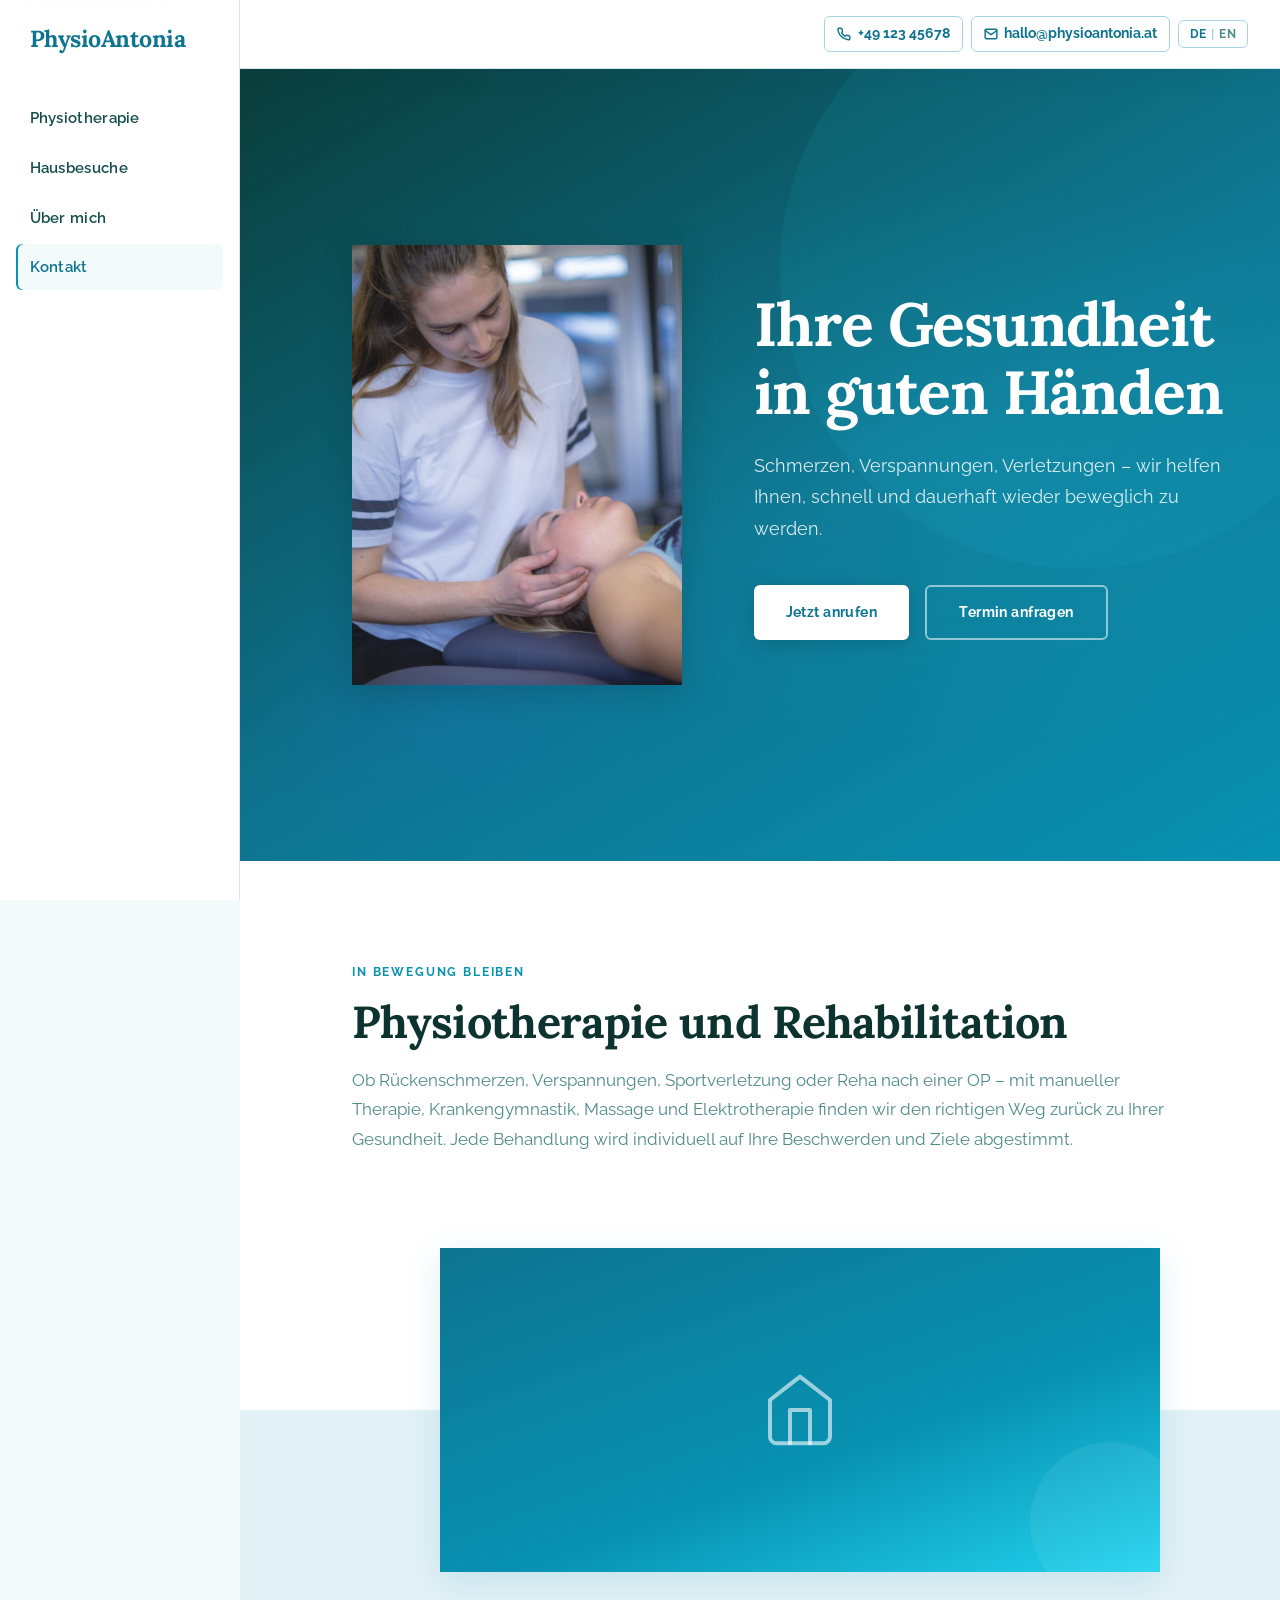
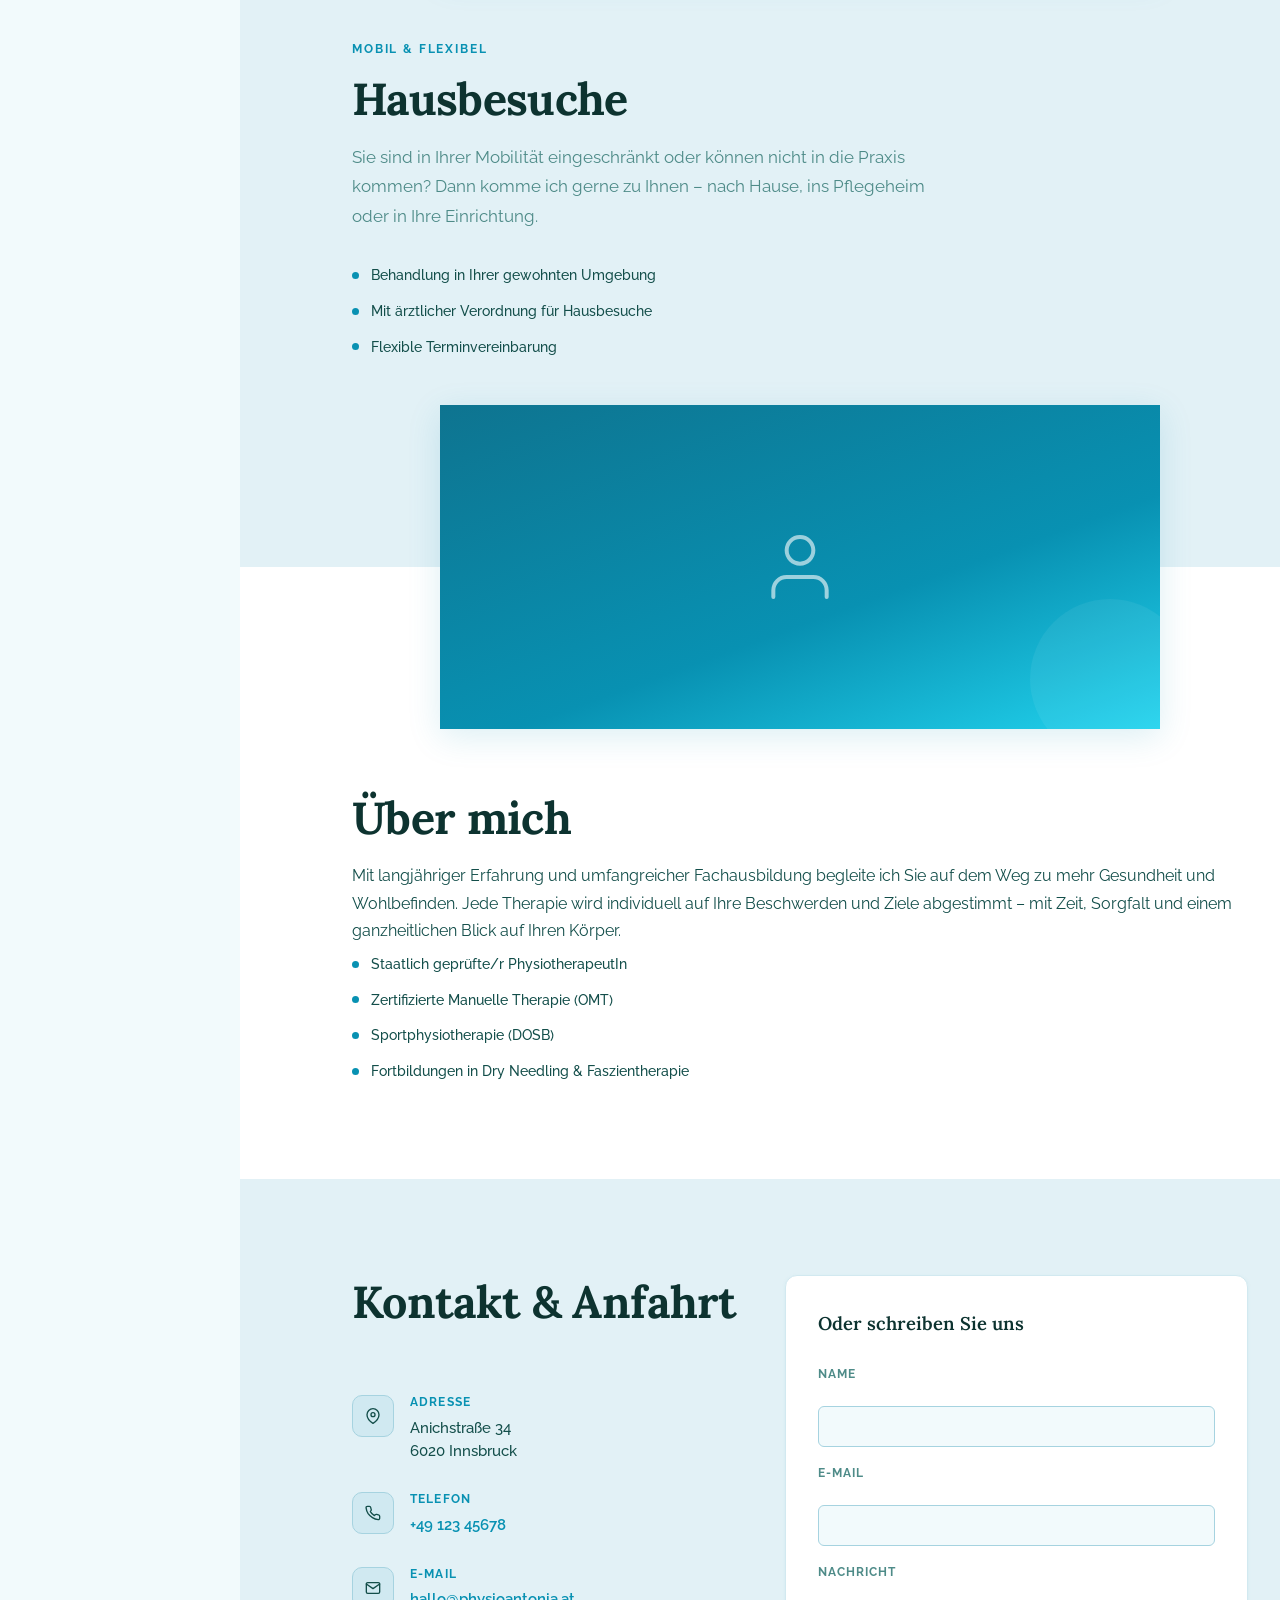
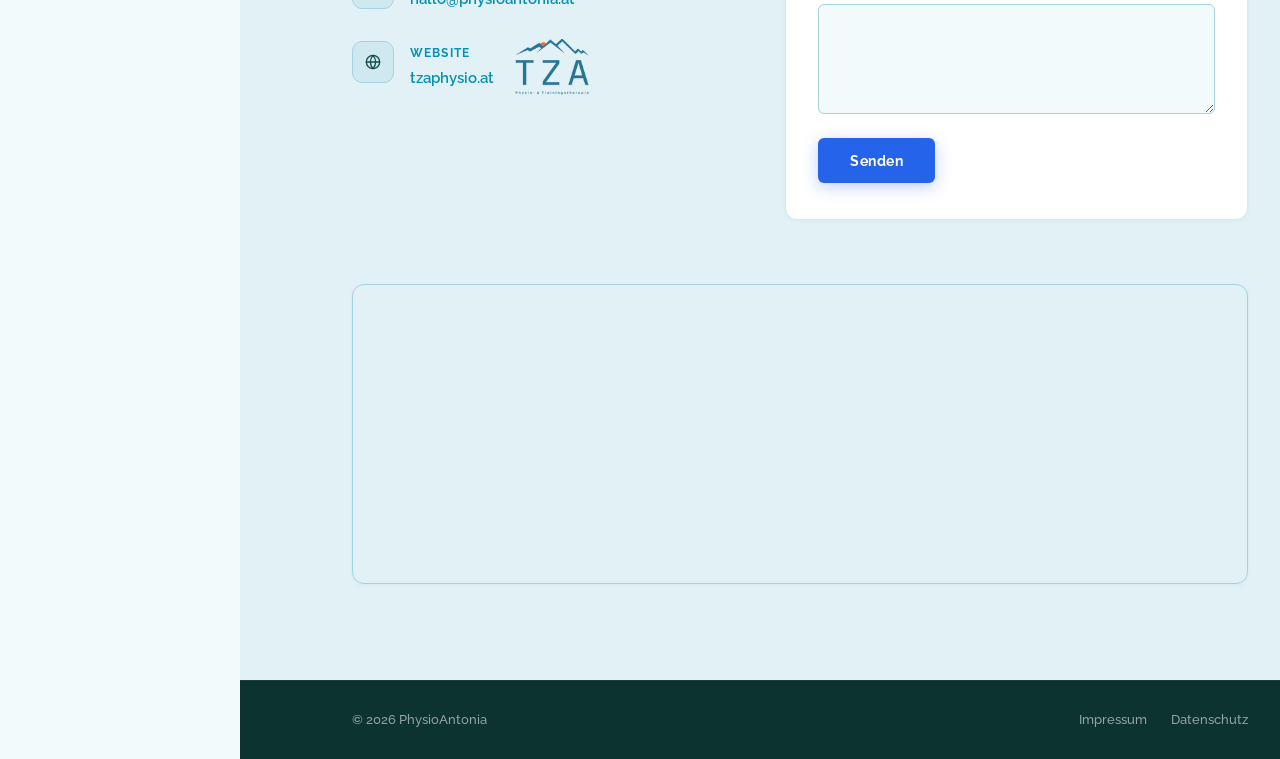
==== index.html @ cf8642b2 "Place TZA logo beside the Website label and link instead of below Co-Authored-By: Claude Opus 5.5 <n" ====
<!DOCTYPE html>
<html lang="de">
<head>
  <meta charset="UTF-8" />
  <meta name="viewport" content="width=device-width, initial-scale=1.0" />
  <meta name="description" content="PhysioAntonia – Physiotherapie · Manuelle Therapie · Massage" />
  <title>PhysioAntonia</title>
  <link rel="preconnect" href="https://fonts.googleapis.com" />
  <link rel="preconnect" href="https://fonts.gstatic.com" crossorigin />
  <link href="https://fonts.googleapis.com/css2?family=Lora:wght@400;500;600;700&family=Raleway:wght@300;400;500;600;700&display=swap" rel="stylesheet" />
  <link rel="stylesheet" href="style.css" />
</head>
<body>

  <a class="skip-link" href="#inhalt" data-de="Zum Inhalt springen" data-en="Skip to content">Zum Inhalt springen</a>

  <!-- ===== SIDEBAR ===== -->
  <aside class="sidebar" id="nav">
    <a href="#top" class="logo">PhysioAntonia</a>
    <nav class="sidebar__nav" aria-label="Hauptnavigation">
      <a href="#leistungen-eyebrow" class="nav__link" data-de="Physiotherapie" data-en="Physiotherapy">Physiotherapie</a>
      <a href="#hausbesuche-eyebrow" class="nav__link" data-de="Hausbesuche" data-en="Home visits">Hausbesuche</a>
      <a href="#ueber-uns-title" class="nav__link" data-de="Über mich" data-en="About me">Über mich</a>
      <a href="#kontakt-title" class="nav__link" data-de="Kontakt" data-en="Contact">Kontakt</a>
    </nav>
  </aside>

  <!-- ===== HEADER ===== -->
  <header class="header" id="top">
    <div class="container header__inner">
      <button class="hamburger" id="hamburger" aria-label="Menu" aria-expanded="false">
        <span></span><span></span><span></span>
      </button>
      <a href="#top" class="logo logo--mobile">PhysioAntonia</a>

      <div class="header__actions">
        <a href="tel:+4912345678" class="header__phone">
          <svg width="14" height="14" viewBox="0 0 24 24" fill="none" stroke="currentColor" stroke-width="2.5" stroke-linecap="round" stroke-linejoin="round" aria-hidden="true"><path d="M22 16.92v3a2 2 0 0 1-2.18 2 19.79 19.79 0 0 1-8.63-3.07A19.5 19.5 0 0 1 4.69 13a19.79 19.79 0 0 1-3.07-8.67A2 2 0 0 1 3.6 2h3a2 2 0 0 1 2 1.72c.127.96.361 1.903.7 2.81a2 2 0 0 1-.45 2.11L8.09 9.91a16 16 0 0 0 6 6l1.27-1.27a2 2 0 0 1 2.11-.45c.907.339 1.85.573 2.81.7A2 2 0 0 1 22 16.92z"/></svg>
          +49 123 45678
        </a>
        <a href="mailto:hallo@physioantonia.at" class="header__email">
          <svg width="14" height="14" viewBox="0 0 24 24" fill="none" stroke="currentColor" stroke-width="2.5" stroke-linecap="round" stroke-linejoin="round" aria-hidden="true"><path d="M4 4h16c1.1 0 2 .9 2 2v12c0 1.1-.9 2-2 2H4c-1.1 0-2-.9-2-2V6c0-1.1.9-2 2-2z"/><polyline points="22,6 12,13 2,6"/></svg>
          <span class="header__email-text">hallo@physioantonia.at</span>
        </a>
        <button class="lang-toggle" id="langToggle" aria-label="Toggle language">
          <span class="lang-toggle__active" id="langLabel">DE</span>
          <span class="lang-toggle__sep">|</span>
          <span class="lang-toggle__inactive" id="langOther">EN</span>
        </button>
      </div>
    </div>
  </header>

  <main id="inhalt">

  <!-- ===== HERO ===== -->
  <section class="hero">
    <div class="hero__overlay"></div>
    <div class="container hero__inner">
      <div class="hero__image">
        <img src="img/hero1.jpg" alt="Physiotherapeutin behandelt eine Patientin an der Halswirbelsäule" width="1000" height="1250" />
      </div>
      <div class="hero__content">
        <h1 class="hero__title" data-de="Ihre Gesundheit in guten Händen" data-en="Your health in good hands">Ihre Gesundheit in guten Händen</h1>
        <p class="hero__sub" data-de="Schmerzen, Verspannungen, Verletzungen – wir helfen Ihnen, schnell und dauerhaft wieder beweglich zu werden." data-en="Pain, tension, injury — we help you move freely again, quickly and lastingly.">Schmerzen, Verspannungen, Verletzungen – wir helfen Ihnen, schnell und dauerhaft wieder beweglich zu werden.</p>
        <div class="hero__ctas">
          <a href="tel:+4912345678" class="btn btn--primary" data-de="Jetzt anrufen" data-en="Call now">Jetzt anrufen</a>
          <a href="#contactForm" class="btn btn--ghost" data-de="Termin anfragen" data-en="Request appointment">Termin anfragen</a>
        </div>
      </div>
    </div>
  </section>

  <!-- ===== SERVICES ===== -->
  <section class="section section--white" id="leistungen">
    <div class="container">
      <p class="section__eyebrow" id="leistungen-eyebrow" data-de="In Bewegung bleiben" data-en="Stay in motion">In Bewegung bleiben</p>
      <h2 class="section__title" data-de="Physiotherapie und Rehabilitation" data-en="Physiotherapy and rehabilitation">Physiotherapie und Rehabilitation</h2>
      <p class="section__sub" data-de="Ob Rückenschmerzen, Verspannungen, Sportverletzung oder Reha nach einer OP – mit manueller Therapie, Krankengymnastik, Massage und Elektrotherapie finden wir den richtigen Weg zurück zu Ihrer Gesundheit. Jede Behandlung wird individuell auf Ihre Beschwerden und Ziele abgestimmt." data-en="Whether back pain, tension, a sports injury or rehab after surgery – with manual therapy, therapeutic exercise, massage and electrotherapy we find the right path back to your health. Every treatment is individually tailored to your complaints and goals.">Ob Rückenschmerzen, Verspannungen, Sportverletzung oder Reha nach einer OP – mit manueller Therapie, Krankengymnastik, Massage und Elektrotherapie finden wir den richtigen Weg zurück zu Ihrer Gesundheit. Jede Behandlung wird individuell auf Ihre Beschwerden und Ziele abgestimmt.</p>

    </div>
  </section>

  <!-- ===== HAUSBESUCHE ===== -->
  <section class="section section--alt" id="hausbesuche">
    <div class="container">
      <div class="housecalls">
        <div class="housecalls__text">
          <p class="section__eyebrow" id="hausbesuche-eyebrow" data-de="Mobil &amp; flexibel" data-en="Mobile &amp; flexible">Mobil &amp; flexibel</p>
          <h2 class="section__title" data-de="Hausbesuche" data-en="Home visits">Hausbesuche</h2>
          <p class="section__sub" data-de="Sie sind in Ihrer Mobilität eingeschränkt oder können nicht in die Praxis kommen? Dann komme ich gerne zu Ihnen – nach Hause, ins Pflegeheim oder in Ihre Einrichtung." data-en="Limited mobility, or unable to come to the practice? Then I will gladly come to you – at home, in a care home or in your facility.">Sie sind in Ihrer Mobilität eingeschränkt oder können nicht in die Praxis kommen? Dann komme ich gerne zu Ihnen – nach Hause, ins Pflegeheim oder in Ihre Einrichtung.</p>
          <ul class="about__credentials">
            <li data-de="Behandlung in Ihrer gewohnten Umgebung" data-en="Treatment in your familiar surroundings">Behandlung in Ihrer gewohnten Umgebung</li>
            <li data-de="Mit ärztlicher Verordnung für Hausbesuche" data-en="With a doctor's prescription for home visits">Mit ärztlicher Verordnung für Hausbesuche</li>
            <li data-de="Flexible Terminvereinbarung" data-en="Flexible appointment scheduling">Flexible Terminvereinbarung</li>
          </ul>
        </div>
        <div class="housecalls__panel" aria-hidden="true">
          <svg width="80" height="80" viewBox="0 0 24 24" fill="none" stroke="rgba(255,255,255,0.6)" stroke-width="1.2" stroke-linecap="round" stroke-linejoin="round"><path d="M3 9l9-7 9 7v11a2 2 0 0 1-2 2H5a2 2 0 0 1-2-2z"/><polyline points="9 22 9 12 15 12 15 22"/></svg>
        </div>
      </div>
    </div>
  </section>

  <!-- ===== ABOUT ===== -->
  <section class="section section--white" id="ueber-uns">
    <div class="container">
      <div class="about">
        <div class="about__image">
          <div class="about__photo-placeholder" aria-label="Foto Therapeutin/Therapeut">
            <svg width="80" height="80" viewBox="0 0 24 24" fill="none" stroke="rgba(255,255,255,0.6)" stroke-width="1.2" stroke-linecap="round" stroke-linejoin="round" aria-hidden="true"><path d="M20 21v-2a4 4 0 0 0-4-4H8a4 4 0 0 0-4 4v2"/><circle cx="12" cy="7" r="4"/></svg>
          </div>
        </div>
        <div class="about__text">
          <h2 class="section__title" id="ueber-uns-title" data-de="Über mich" data-en="About me">Über mich</h2>
          <p data-de="Mit langjähriger Erfahrung und umfangreicher Fachausbildung begleite ich Sie auf dem Weg zu mehr Gesundheit und Wohlbefinden. Jede Therapie wird individuell auf Ihre Beschwerden und Ziele abgestimmt – mit Zeit, Sorgfalt und einem ganzheitlichen Blick auf Ihren Körper." data-en="With years of experience and extensive specialist training, I guide you towards better health and well-being. Every therapy is individually tailored to your complaints and goals – with time, care, and a holistic view of your body.">Mit langjähriger Erfahrung und umfangreicher Fachausbildung begleite ich Sie auf dem Weg zu mehr Gesundheit und Wohlbefinden. Jede Therapie wird individuell auf Ihre Beschwerden und Ziele abgestimmt – mit Zeit, Sorgfalt und einem ganzheitlichen Blick auf Ihren Körper.</p>
          <ul class="about__credentials">
            <li data-de="Staatlich geprüfte/r PhysiotherapeutIn" data-en="State-certified physiotherapist">Staatlich geprüfte/r PhysiotherapeutIn</li>
            <li data-de="Zertifizierte Manuelle Therapie (OMT)" data-en="Certified manual therapy (OMT)">Zertifizierte Manuelle Therapie (OMT)</li>
            <li data-de="Sportphysiotherapie (DOSB)" data-en="Sports physiotherapy (DOSB)">Sportphysiotherapie (DOSB)</li>
            <li data-de="Fortbildungen in Dry Needling & Faszientherapie" data-en="Advanced training in dry needling & fascia therapy">Fortbildungen in Dry Needling & Faszientherapie</li>
          </ul>
        </div>
      </div>
    </div>
  </section>

  <!-- ===== CONTACT ===== -->
  <section class="section section--alt" id="kontakt">
    <div class="container">
      <div class="contact-grid">

        <div class="contact-intro">
          <h2 class="section__title" id="kontakt-title" data-de="Kontakt & Anfahrt" data-en="Contact & Location">Kontakt & Anfahrt</h2>

          <div class="contact-info">
          <div class="contact-info__item">
            <div class="contact-info__icon-wrap" aria-hidden="true">
              <svg width="16" height="16" viewBox="0 0 24 24" fill="none" stroke="currentColor" stroke-width="2" stroke-linecap="round" stroke-linejoin="round"><path d="M21 10c0 7-9 13-9 13s-9-6-9-13a9 9 0 0 1 18 0z"/><circle cx="12" cy="10" r="3"/></svg>
            </div>
            <div>
              <strong data-de="Adresse" data-en="Address">Adresse</strong>
              <p>Anichstraße 34<br />6020 Innsbruck</p>
            </div>
          </div>
          <div class="contact-info__item">
            <div class="contact-info__icon-wrap" aria-hidden="true">
              <svg width="16" height="16" viewBox="0 0 24 24" fill="none" stroke="currentColor" stroke-width="2" stroke-linecap="round" stroke-linejoin="round"><path d="M22 16.92v3a2 2 0 0 1-2.18 2 19.79 19.79 0 0 1-8.63-3.07A19.5 19.5 0 0 1 4.69 13a19.79 19.79 0 0 1-3.07-8.67A2 2 0 0 1 3.6 2h3a2 2 0 0 1 2 1.72c.127.96.361 1.903.7 2.81a2 2 0 0 1-.45 2.11L8.09 9.91a16 16 0 0 0 6 6l1.27-1.27a2 2 0 0 1 2.11-.45c.907.339 1.85.573 2.81.7A2 2 0 0 1 22 16.92z"/></svg>
            </div>
            <div>
              <strong data-de="Telefon" data-en="Phone">Telefon</strong>
              <p><a href="tel:+4912345678">+49 123 45678</a></p>
            </div>
          </div>
          <div class="contact-info__item">
            <div class="contact-info__icon-wrap" aria-hidden="true">
              <svg width="16" height="16" viewBox="0 0 24 24" fill="none" stroke="currentColor" stroke-width="2" stroke-linecap="round" stroke-linejoin="round"><path d="M4 4h16c1.1 0 2 .9 2 2v12c0 1.1-.9 2-2 2H4c-1.1 0-2-.9-2-2V6c0-1.1.9-2 2-2z"/><polyline points="22,6 12,13 2,6"/></svg>
            </div>
            <div>
              <strong data-de="E-Mail" data-en="Email">E-Mail</strong>
              <p><a href="mailto:hallo@physioantonia.at">hallo@physioantonia.at</a></p>
            </div>
          </div>
          <div class="contact-info__item">
            <div class="contact-info__icon-wrap" aria-hidden="true">
              <svg width="16" height="16" viewBox="0 0 24 24" fill="none" stroke="currentColor" stroke-width="2" stroke-linecap="round" stroke-linejoin="round"><circle cx="12" cy="12" r="10"/><line x1="2" y1="12" x2="22" y2="12"/><path d="M12 2a15.3 15.3 0 0 1 4 10 15.3 15.3 0 0 1-4 10 15.3 15.3 0 0 1-4-10 15.3 15.3 0 0 1 4-10z"/></svg>
            </div>
            <div class="contact-info__website">
              <div>
                <strong data-de="Website" data-en="Website">Website</strong>
                <p><a href="https://www.tzaphysio.at/" target="_blank" rel="noopener">tzaphysio.at</a></p>
              </div>
              <a class="contact-info__logo" href="https://www.tzaphysio.at/" target="_blank" rel="noopener" aria-label="TZA Physio">
                <img src="img/tza-logo.png" alt="TZA Physio Logo" height="56" loading="lazy" onerror="this.parentNode.hidden = true" />
              </a>
            </div>
          </div>
          </div>
        </div>

        <div class="contact-form-wrap" id="contactForm">
          <h3 class="contact-form-wrap__title" data-de="Oder schreiben Sie uns" data-en="Or send us a message">Oder schreiben Sie uns</h3>
          <form class="contact-form" id="contactFormEl" novalidate>
            <label class="form-label" for="name" data-de="Name" data-en="Name">Name</label>
            <input class="form-input" type="text" id="name" name="name" autocomplete="name" required />

            <label class="form-label" for="email" data-de="E-Mail" data-en="Email">E-Mail</label>
            <input class="form-input" type="email" id="email" name="email" autocomplete="email" required />

            <label class="form-label" for="message" data-de="Nachricht" data-en="Message">Nachricht</label>
            <textarea class="form-input form-input--textarea" id="message" name="message" rows="4" required></textarea>

            <button type="submit" class="btn btn--primary" data-de="Senden" data-en="Send">Senden</button>
          </form>
        </div>

        <div class="map-wrap">
          <iframe
            class="map"
            src="https://www.google.com/maps?q=Anichstra%C3%9Fe%2034%2C%206020%20Innsbruck&output=embed"
            width="100%"
            height="100%"
            style="border:0;"
            allowfullscreen=""
            loading="lazy"
            referrerpolicy="no-referrer-when-downgrade"
            title="Standort PhysioAntonia"
          ></iframe>
          <div class="map-placeholder" aria-hidden="true">
            <svg width="28" height="28" viewBox="0 0 24 24" fill="none" stroke="currentColor" stroke-width="1.5" stroke-linecap="round" stroke-linejoin="round"><path d="M21 10c0 7-9 13-9 13s-9-6-9-13a9 9 0 0 1 18 0z"/><circle cx="12" cy="10" r="3"/></svg>
            <p data-de="Karte folgt" data-en="Map coming soon">Karte folgt</p>
          </div>
        </div>

      </div>
    </div>
  </section>

  </main>

  <!-- ===== FOOTER ===== -->
  <footer class="footer">
    <div class="container footer__inner">
      <p class="footer__copy">&copy; <span id="year"></span> PhysioAntonia</p>
      <nav class="footer__nav">
        <a href="impressum.html" data-de="Impressum" data-en="Legal notice">Impressum</a>
        <a href="datenschutz.html" data-de="Datenschutz" data-en="Privacy policy">Datenschutz</a>
      </nav>
    </div>
  </footer>

  <!-- Floating call button — mobile only -->
  <a href="tel:+4912345678" class="fab" aria-label="Anrufen">
    <svg width="20" height="20" viewBox="0 0 24 24" fill="none" stroke="currentColor" stroke-width="2.5" stroke-linecap="round" stroke-linejoin="round" aria-hidden="true"><path d="M22 16.92v3a2 2 0 0 1-2.18 2 19.79 19.79 0 0 1-8.63-3.07A19.5 19.5 0 0 1 4.69 13a19.79 19.79 0 0 1-3.07-8.67A2 2 0 0 1 3.6 2h3a2 2 0 0 1 2 1.72c.127.96.361 1.903.7 2.81a2 2 0 0 1-.45 2.11L8.09 9.91a16 16 0 0 0 6 6l1.27-1.27a2 2 0 0 1 2.11-.45c.907.339 1.85.573 2.81.7A2 2 0 0 1 22 16.92z"/></svg>
    <span data-de="Anrufen" data-en="Call">Anrufen</span>
  </a>

  <script src="script.js"></script>
</body>
</html>
---- style.css ----
/* ===== DESIGN SYSTEM — Medical Clinic / Wellness Calm ===== */
/* Generated with UI UX Pro Max: Accessible & Ethical + Minimalism */
:root {
  --clr-primary:       #0891B2;
  --clr-primary-light: #22D3EE;
  --clr-primary-dark:  #0E7490;
  --clr-cta:           #2563EB;
  --clr-cta-dark:      #1D4ED8;
  --clr-bg:            #F2FAFC;
  --clr-bg-alt:        #E2F1F6;
  --clr-white:         #FFFFFF;
  --clr-text:          #134E4A;
  --clr-muted:         #4E8B88;
  --clr-border:        #D2E9F0;
  --clr-border-mid:    #A6D3E0;
  --clr-dark:          #0D3330;
  --font-heading:      'Lora', Georgia, serif;
  --font-body:         'Raleway', system-ui, sans-serif;
  --radius-sm:         6px;
  --radius:            12px;
  --radius-lg:         20px;
  --shadow-sm:         0 1px 4px rgba(8, 145, 178, 0.06);
  --shadow:            0 4px 20px rgba(8, 145, 178, 0.10);
  --shadow-md:         0 8px 32px rgba(8, 145, 178, 0.14);
  --transition:        0.2s ease;
  --transition-slow:   0.3s ease;
  --ease-out:          cubic-bezier(0.23, 1, 0.32, 1);
  --ease-in-out:       cubic-bezier(0.77, 0, 0.175, 1);
  --sidebar-w:         240px;
}

/* ===== RESET ===== */
*, *::before, *::after { box-sizing: border-box; margin: 0; padding: 0; }
html { scroll-behavior: smooth; font-size: 16px; }
body {
  font-family: var(--font-body);
  font-weight: 400;
  color: var(--clr-text);
  background: var(--clr-bg);
  line-height: 1.7;
  -webkit-font-smoothing: antialiased;
  margin-left: var(--sidebar-w); /* room for the fixed sidebar; reset on mobile */
}
img, iframe { display: block; max-width: 100%; }
a { color: inherit; text-decoration: none; }
ul { list-style: none; }
button { cursor: pointer; border: none; background: none; font-family: inherit; }

/* ===== FOCUS (accessibility) ===== */
:focus-visible {
  outline: 2px solid var(--clr-primary);
  outline-offset: 3px;
  border-radius: var(--radius-sm);
}

/* ===== SKIP LINK ===== */
.skip-link {
  position: fixed;
  top: 0.75rem;
  left: 0.75rem;
  z-index: 400;
  background: var(--clr-white);
  color: var(--clr-primary-dark);
  font-weight: 700;
  font-size: 0.85rem;
  padding: 0.6rem 1rem;
  border-radius: var(--radius-sm);
  border: 1.5px solid var(--clr-border-mid);
  box-shadow: var(--shadow-md);
  transform: translateY(-200%);
}
.skip-link:focus-visible { transform: translateY(0); }

/* ===== LAYOUT ===== */
.container {
  max-width: 1160px;
  margin: 0 auto;
  padding: 0 2rem;
}
/* left-align the content; 5rem margin + 2rem padding matches the hero's top spacing */
@media (min-width: 769px) {
  .container { margin: 0 0 0 5rem; }
}
.section        { padding: 6rem 0; }
.section--alt   { background: var(--clr-bg-alt); }
.section--white { background: var(--clr-white); }

/* ===== TYPOGRAPHY ===== */
.section__eyebrow {
  display: inline-flex;
  align-items: center;
  gap: 0.5rem;
  font-size: 0.72rem;
  font-weight: 700;
  letter-spacing: 0.16em;
  text-transform: uppercase;
  color: var(--clr-primary);
  margin-bottom: 0.75rem;
  scroll-margin-top: 6rem; /* clears the 68px sticky header when jumped to via nav anchor */
}
.section__title {
  font-family: var(--font-heading);
  font-size: clamp(1.9rem, 4vw, 2.8rem);
  font-weight: 700;
  color: var(--clr-dark);
  line-height: 1.2;
  letter-spacing: -0.015em;
  text-wrap: balance;
  margin-bottom: 1.1rem;
  scroll-margin-top: 6rem; /* clears the 68px sticky header when jumped to via nav anchor */
}
.section__sub {
  max-width: 580px;
  color: var(--clr-muted);
  font-size: 1.05rem;
  font-weight: 400;
  margin-bottom: 3.5rem;
  line-height: 1.75;
  text-wrap: pretty;
}
.section__sub:last-child { margin-bottom: 0; }

/* ===== HEADER ===== */
.header {
  position: sticky;
  top: 0;
  z-index: 100;
  background: rgba(255, 255, 255, 0.95);
  backdrop-filter: blur(12px);
  -webkit-backdrop-filter: blur(12px);
  border-bottom: 1px solid var(--clr-border);
  transition: box-shadow var(--transition);
}
.header__inner {
  display: flex;
  align-items: center;
  gap: 2.5rem;
  height: 68px;
}
.logo {
  font-family: var(--font-heading);
  font-size: 1.45rem;
  font-weight: 700;
  color: var(--clr-primary-dark);
  letter-spacing: -0.02em;
  flex-shrink: 0;
}
.logo span { color: var(--clr-primary-light); }
.logo--mobile { display: none; }

/* ===== SIDEBAR ===== */
.sidebar {
  position: fixed;
  top: 0;
  left: 0;
  bottom: 0;
  width: var(--sidebar-w);
  background: var(--clr-white);
  border-right: 1px solid var(--clr-border);
  display: flex;
  flex-direction: column;
  gap: 2.25rem;
  padding: 1.2rem 1rem;
  z-index: 150;
}
.sidebar .logo { padding: 0 0.85rem; }
.sidebar__nav { display: flex; flex-direction: column; gap: 0.25rem; }
.nav__link {
  font-size: 0.92rem;
  font-weight: 600;
  letter-spacing: 0.02em;
  color: var(--clr-text);
  padding: 0.65rem 0.85rem;
  border-radius: var(--radius-sm);
  transition: color var(--transition), background var(--transition);
}
.nav__link:hover {
  color: var(--clr-primary);
  background: var(--clr-bg);
}
.nav__link.is-active {
  color: var(--clr-primary-dark);
  background: var(--clr-bg);
  box-shadow: inset 2px 0 0 var(--clr-primary);
}

/* ===== HEADER ACTIONS ===== */
.header__actions { display: flex; align-items: center; gap: 0.5rem; margin-left: auto; }

/* ===== LANGUAGE TOGGLE ===== */
.lang-toggle {
  display: flex;
  align-items: center;
  gap: 0.2rem;
  font-size: 0.75rem;
  font-weight: 700;
  letter-spacing: 0.06em;
  color: var(--clr-muted);
  padding: 0.35rem 0.65rem;
  border-radius: var(--radius-sm);
  border: 1.5px solid var(--clr-border-mid);
  transition: border-color var(--transition), color var(--transition);
}
.lang-toggle:hover { border-color: var(--clr-primary); color: var(--clr-primary); }
.lang-toggle__active { color: var(--clr-primary-dark); }
.lang-toggle__sep { color: var(--clr-border-mid); margin: 0 1px; }

/* ===== HAMBURGER ===== */
.hamburger { display: none; flex-direction: column; gap: 5px; padding: 4px; }
.hamburger span {
  display: block;
  width: 22px;
  height: 2px;
  background: var(--clr-dark);
  border-radius: 2px;
  transition: transform var(--transition), opacity var(--transition);
}
.hamburger.is-open span:nth-child(1) { transform: translateY(7px) rotate(45deg); }
.hamburger.is-open span:nth-child(2) { opacity: 0; }
.hamburger.is-open span:nth-child(3) { transform: translateY(-7px) rotate(-45deg); }

/* ===== HERO ===== */
.hero {
  position: relative;
  min-height: 88vh;
  display: flex;
  align-items: center;
  overflow: hidden;
  background: linear-gradient(150deg, #0A3D3A 0%, #0E7490 55%, #0891B2 100%);
}
.hero::before {
  content: '';
  position: absolute;
  inset: 0;
  background:
    radial-gradient(ellipse 80% 60% at 70% 50%, rgba(34, 211, 238, 0.12) 0%, transparent 60%),
    radial-gradient(ellipse 40% 40% at 20% 80%, rgba(37, 99, 235, 0.10) 0%, transparent 50%);
}
.hero::after {
  content: '';
  position: absolute;
  right: -100px;
  top: -100px;
  width: 600px;
  height: 600px;
  border-radius: 50%;
  background: rgba(34, 211, 238, 0.07);
  pointer-events: none;
}
.hero__overlay { display: none; }
.hero__inner {
  position: relative;
  z-index: 1;
  display: grid;
  grid-template-columns: 1fr 1.5fr;
  gap: 4.5rem;
  align-items: center;
  padding: 5rem 2rem;
  width: 100%;
}
.hero__content {
  color: #fff;
  max-width: 680px;
}
.hero__image img {
  aspect-ratio: 3/4;
  width: 100%;
  height: auto;
  object-fit: cover;
  box-shadow: 0 8px 32px rgba(0,0,0,0.15);
}
.hero__title {
  font-family: var(--font-heading);
  font-size: clamp(2.4rem, 5.5vw, 3.8rem);
  font-weight: 700;
  line-height: 1.12;
  margin-bottom: 1.5rem;
  letter-spacing: -0.02em;
  text-wrap: balance;
}
.hero__sub {
  font-size: 1.1rem;
  font-weight: 400;
  opacity: 0.85;
  max-width: 500px;
  margin-bottom: 2.5rem;
  line-height: 1.8;
}

/* ===== BUTTONS ===== */
.btn {
  display: inline-flex;
  align-items: center;
  gap: 0.4rem;
  padding: 0.85rem 2rem;
  border-radius: var(--radius-sm);
  font-family: var(--font-body);
  font-size: 0.9rem;
  font-weight: 700;
  letter-spacing: 0.03em;
  cursor: pointer;
  transition: background 200ms var(--ease-out), transform 160ms var(--ease-out), box-shadow 200ms var(--ease-out), border-color 200ms var(--ease-out);
}
.btn:active { transform: scale(0.97); }
/* touch devices trigger :hover on tap; keep lift effects to real pointers */
@media (hover: none) {
  .btn:hover, .fab:hover { transform: none; }
}
.btn--primary {
  background: var(--clr-cta);
  color: #fff;
  box-shadow: 0 4px 16px rgba(37, 99, 235, 0.3);
}
.btn--primary:hover {
  background: var(--clr-cta-dark);
  transform: translateY(-2px);
  box-shadow: 0 8px 24px rgba(37, 99, 235, 0.35);
}
.btn--primary:active { transform: translateY(0) scale(0.97); }

/* Hero CTA override — white button */
.hero .btn--primary {
  background: #fff;
  color: var(--clr-primary-dark);
  box-shadow: 0 4px 20px rgba(0,0,0,0.15);
}
.hero .btn--primary:hover {
  background: var(--clr-bg);
  box-shadow: 0 8px 28px rgba(0,0,0,0.2);
}

/* ===== ABOUT ===== */
/* photo sits centered on the divider to the Hausbesuche section above */
#ueber-uns { position: relative; padding-top: 14rem; }
.about__photo-placeholder {
  aspect-ratio: 20/9;
  width: min(720px, 90%);
  background: linear-gradient(160deg, var(--clr-primary-dark) 0%, var(--clr-primary) 60%, var(--clr-primary-light) 100%);
  display: flex;
  align-items: center;
  justify-content: center;
  font-size: 5rem;
  box-shadow: var(--shadow-md);
  overflow: hidden;
  z-index: 1;
  position: absolute;
  left: 50%;
  top: 0;
  transform: translate(-50%, -50%);
}
.about__photo-placeholder::after {
  content: '';
  position: absolute;
  bottom: -30px;
  right: -30px;
  width: 160px;
  height: 160px;
  border-radius: 50%;
  background: rgba(255,255,255,0.06);
}
.about__text .section__sub { margin-bottom: 2rem; }
.about__credentials {
  display: flex;
  flex-direction: column;
  gap: 0.7rem;
  margin-top: 0.5rem;
}
.about__credentials li {
  display: flex;
  align-items: center;
  gap: 0.75rem;
  font-size: 0.9rem;
  font-weight: 500;
  color: var(--clr-text);
}
.about__credentials li::before {
  content: '';
  width: 7px;
  height: 7px;
  border-radius: 50%;
  background: var(--clr-primary);
  flex-shrink: 0;
}

/* ===== CONTACT ===== */
.contact-grid {
  display: grid;
  grid-template-columns: 1fr 1.2fr;
  gap: 3rem;
  align-items: start;
}
.contact-intro .contact-info { margin-top: 4rem; }
.contact-info {
  display: flex;
  flex-direction: column;
  gap: 1.75rem;
}
.contact-info__item {
  display: flex;
  align-items: flex-start;
  gap: 1rem;
}
.contact-info__icon-wrap {
  width: 42px;
  height: 42px;
  border-radius: 10px;
  background: rgba(8,145,178,0.08);
  border: 1.5px solid var(--clr-border-mid);
  display: flex;
  align-items: center;
  justify-content: center;
  font-size: 1rem;
  flex-shrink: 0;
  margin-top: 2px;
}
.contact-info__item strong {
  display: block;
  font-size: 0.72rem;
  font-weight: 700;
  text-transform: uppercase;
  letter-spacing: 0.1em;
  color: var(--clr-primary);
  margin-bottom: 0.25rem;
}
.contact-info__item p {
  color: var(--clr-text);
  font-size: 0.95rem;
  font-weight: 500;
  line-height: 1.5;
}
.contact-info__item a {
  color: var(--clr-primary);
  font-weight: 600;
  transition: color var(--transition);
}
.contact-info__item a:hover { color: var(--clr-primary-dark); }
.contact-info__website {
  display: flex;
  align-items: center;
  gap: 1.25rem;
}
.contact-info__logo {
  display: inline-block;
  flex-shrink: 0;
  transition: opacity 200ms var(--ease-out);
}
.contact-info__logo:hover { opacity: 0.8; }
.contact-info__logo[hidden] { display: none; }
.contact-info__logo img {
  display: block;
  height: 56px;
  width: auto;
  object-fit: contain;
}

/* ===== FORM ===== */
.contact-form-wrap {
  background: var(--clr-white);
  border: 1.5px solid var(--clr-border);
  border-radius: var(--radius);
  padding: 2rem 2rem 2.25rem;
  box-shadow: var(--shadow-sm);
  scroll-margin-top: 6rem; /* clears the 68px sticky header when jumped to via "Termin anfragen" */
}
.contact-form-wrap__title {
  font-family: var(--font-heading);
  font-size: 1.15rem;
  font-weight: 600;
  color: var(--clr-dark);
  margin-bottom: 1.5rem;
}
.contact-form {
  display: flex;
  flex-direction: column;
  gap: 1rem;
}
.form-label {
  display: block;
  font-size: 0.75rem;
  font-weight: 700;
  text-transform: uppercase;
  letter-spacing: 0.08em;
  color: var(--clr-muted);
  margin-bottom: 0.35rem;
}
.form-input {
  width: 100%;
  padding: 0.7rem 1rem;
  border: 1.5px solid var(--clr-border-mid);
  border-radius: var(--radius-sm);
  font-family: var(--font-body);
  font-size: 0.92rem;
  font-weight: 500;
  color: var(--clr-dark);
  background: var(--clr-bg);
  transition: border-color var(--transition), box-shadow var(--transition), background var(--transition);
}
.form-input::placeholder { color: #9BBAB8; font-weight: 400; }
.form-input:focus {
  outline: none;
  border-color: var(--clr-primary);
  background: var(--clr-white);
  box-shadow: 0 0 0 3px rgba(8,145,178,0.12);
}
.form-input--textarea { resize: vertical; min-height: 110px; }
.contact-form .btn { align-self: flex-start; margin-top: 0.5rem; }

/* ===== MAP ===== */
.map-wrap {
  grid-column: 1 / -1;
  position: relative;
  height: 300px;
  border-radius: var(--radius);
  overflow: hidden;
  border: 1.5px solid var(--clr-border-mid);
  background: var(--clr-bg-alt);
  box-shadow: var(--shadow-sm);
  margin-top: 1rem;
}
.map {
  position: absolute;
  inset: 0;
  width: 100%;
  height: 100%;
  border: none;
}
.map-placeholder {
  position: absolute;
  inset: 0;
  display: flex;
  flex-direction: column;
  align-items: center;
  justify-content: center;
  gap: 0.6rem;
  color: var(--clr-muted);
  font-size: 0.88rem;
  font-weight: 500;
}
.map-placeholder span { font-size: 2rem; }
.map[src]:not([src=""]) ~ .map-placeholder { display: none; }

/* ===== FOOTER ===== */
.footer {
  background: var(--clr-dark);
  color: rgba(255,255,255,0.55);
  padding: 1.75rem 0;
  border-top: 1px solid rgba(255,255,255,0.06);
}
.footer__inner {
  display: flex;
  align-items: center;
  justify-content: space-between;
  flex-wrap: wrap;
  gap: 1rem;
}
.footer__copy {
  font-size: 0.82rem;
  font-weight: 500;
}
.footer__nav { display: flex; gap: 1.5rem; }
.footer__nav a {
  font-size: 0.82rem;
  font-weight: 500;
  transition: color var(--transition);
}
.footer__nav a:hover { color: var(--clr-primary-light); }

/* ===== HEADER PHONE / EMAIL ===== */
.header__phone,
.header__email {
  display: flex;
  align-items: center;
  gap: 0.4rem;
  font-size: 0.85rem;
  font-weight: 700;
  color: var(--clr-primary-dark);
  padding: 0.35rem 0.75rem;
  border-radius: var(--radius-sm);
  border: 1.5px solid var(--clr-border-mid);
  transition: border-color var(--transition), color var(--transition), background var(--transition);
  white-space: nowrap;
}
.header__phone:hover,
.header__email:hover {
  border-color: var(--clr-primary);
  background: rgba(8,145,178,0.05);
  color: var(--clr-primary);
}
.header__phone svg,
.header__email svg { flex-shrink: 0; }

/* ===== HERO CTAS ===== */
.hero__ctas { display: flex; gap: 1rem; flex-wrap: wrap; }

.btn--ghost {
  background: transparent;
  color: #fff;
  border: 2px solid rgba(255,255,255,0.55);
  box-shadow: none;
}
.btn--ghost:hover {
  border-color: rgba(255,255,255,0.9);
  background: rgba(255,255,255,0.10);
  transform: translateY(-2px);
}

/* ===== HAUSBESUCHE ===== */
/* extra section padding keeps text clear of the panel straddling the divider */
#leistungen { padding-bottom: 16rem; }
#leistungen .section__sub { max-width: none; }
@media (min-width: 769px) {
  /* symmetric spacing: same 5rem margin + 2rem padding on both sides */
  #leistungen .container { max-width: none; margin-right: 5rem; }
}
#hausbesuche { position: relative; padding-top: 14rem; padding-bottom: 13rem; }
.housecalls .section__sub { margin-bottom: 2rem; }
.housecalls__panel {
  aspect-ratio: 20/9;
  width: min(720px, 90%);
  background: linear-gradient(160deg, var(--clr-primary-dark) 0%, var(--clr-primary) 60%, var(--clr-primary-light) 100%);
  display: flex;
  align-items: center;
  justify-content: center;
  box-shadow: var(--shadow-md);
  overflow: hidden;
  z-index: 1;
  /* horizontally centered, sitting centered on the divider above */
  position: absolute;
  left: 50%;
  top: 0;
  transform: translate(-50%, -50%);
}
.housecalls__panel::after {
  content: '';
  position: absolute;
  bottom: -30px;
  right: -30px;
  width: 160px;
  height: 160px;
  border-radius: 50%;
  background: rgba(255,255,255,0.06);
}

/* center the divider panels on the left-aligned container */
@media (min-width: 769px) {
  .housecalls__panel,
  .about__photo-placeholder {
    left: calc(5rem + min(1160px, 100% - 5rem) / 2);
  }
}

/* ===== TESTIMONIALS ===== */
.testimonials-grid {
  display: grid;
  grid-template-columns: repeat(3, 1fr);
  gap: 1.5rem;
}
.testimonial-card {
  background: var(--clr-white);
  border: 1.5px solid var(--clr-border);
  border-radius: var(--radius);
  padding: 2rem 1.75rem;
  box-shadow: var(--shadow-sm);
  display: flex;
  flex-direction: column;
  gap: 1rem;
  position: relative;
}
.testimonial-card::before {
  content: '\201C';
  position: absolute;
  top: 1.25rem;
  right: 1.5rem;
  font-family: var(--font-heading);
  font-size: 4rem;
  line-height: 1;
  color: var(--clr-border-mid);
  pointer-events: none;
}
.testimonial-card__stars {
  color: #F59E0B;
}
.testimonial-card__stars svg {
  width: 80px;
  height: 14px;
}
.testimonial-card__text {
  font-size: 0.92rem;
  color: var(--clr-text);
  line-height: 1.7;
  font-style: italic;
  flex: 1;
}
.testimonial-card__author {
  display: flex;
  flex-direction: column;
  gap: 0.15rem;
  padding-top: 0.75rem;
  border-top: 1px solid var(--clr-border);
}
.testimonial-card__name {
  font-weight: 700;
  font-size: 0.88rem;
  color: var(--clr-dark);
}
.testimonial-card__detail {
  font-size: 0.78rem;
  color: var(--clr-muted);
  font-weight: 500;
}

/* ===== FLOATING ACTION BUTTON (mobile only) ===== */
.fab {
  display: none;
  position: fixed;
  bottom: 1.5rem;
  right: 1.5rem;
  z-index: 200;
  align-items: center;
  gap: 0.5rem;
  background: var(--clr-cta);
  color: #fff;
  font-family: var(--font-body);
  font-size: 0.88rem;
  font-weight: 700;
  padding: 0.75rem 1.25rem;
  border-radius: 50px;
  box-shadow: 0 6px 24px rgba(37,99,235,0.40);
  transition: transform var(--transition), box-shadow var(--transition);
}
.fab:hover { transform: translateY(-2px); box-shadow: 0 10px 32px rgba(37,99,235,0.45); }
.fab:active { transform: scale(0.97); }

/* ===== RESPONSIVE — 1024px ===== */
@media (max-width: 1024px) {
  .testimonials-grid { grid-template-columns: repeat(2, 1fr); }
  .hero__inner { gap: 3rem; }
}

/* ===== RESPONSIVE — 768px ===== */
@media (max-width: 768px) {
  body { margin-left: 0; }

  .section { padding: 4rem 0; }
  .container { padding: 0 1.25rem; }

  .header__phone { display: none; }
  .header__email-text { display: none; }
  .header__inner { gap: 0.75rem; }
  .logo--mobile { display: block; font-size: 1.15rem; }

  .sidebar {
    z-index: 300;
    transform: translateX(-100%);
    transition: transform 0.3s var(--ease-out);
  }
  .sidebar.is-open {
    transform: translateX(0);
    box-shadow: 8px 0 32px rgba(8,145,178,0.18);
  }
  .nav__link { padding: 0.85rem 0.85rem; }
  .hamburger { display: flex; }

  .hero { min-height: 78vh; }
  .hero__inner { grid-template-columns: 1fr; gap: 2rem; padding: 3rem 1.25rem 4rem; }
  .hero__image { max-width: 220px; width: 100%; margin: 0 auto; }
  .hero__image img { aspect-ratio: 1/1; }
  .hero__ctas { flex-direction: column; }
  .hero__ctas .btn { width: 100%; justify-content: center; }

  .testimonials-grid { grid-template-columns: 1fr; gap: 1rem; }


  /* keep the divider panels straddling the section boundaries on mobile too;
     clearance scales with the panel height (90vw wide at 20:9 = 20.25vw half-height) */
  #leistungen { padding: 4rem 0 calc(20.25vw + 3rem); }
  #hausbesuche { padding: calc(20.25vw + 3rem) 0; }
  #ueber-uns { padding: calc(20.25vw + 3rem) 0 4rem; }

  .contact-grid { grid-template-columns: 1fr; gap: 2rem; }
  .map-wrap { grid-column: auto; }

  .footer__inner { flex-direction: column; align-items: flex-start; }

  .fab { display: flex; }
}

/* ===== RESPONSIVE — 375px ===== */
@media (max-width: 375px) {
  .hero__title { font-size: 2rem; }
  .section__title { font-size: 1.7rem; }
}

/* ===== SCROLL REVEALS & ENTRANCES ===== */
@media (prefers-reduced-motion: no-preference) {
  .reveal {
    opacity: 0;
    transform: translateY(14px);
    transition: opacity 600ms var(--ease-out), transform 600ms var(--ease-out);
    transition-delay: var(--reveal-delay, 0ms);
  }
  .reveal.is-visible {
    opacity: 1;
    transform: none;
  }
  /* hero entrance on first paint */
  .hero__content, .hero__image {
    transition: opacity 700ms var(--ease-out), transform 700ms var(--ease-out);
    @starting-style {
      opacity: 0;
      transform: translateY(16px);
    }
  }
}

/* ===== LEGAL PAGES (Impressum / Datenschutz) ===== */
body.legal-page { margin-left: 0; }
.legal { max-width: 800px; padding-bottom: 2rem; }
.legal h1 {
  font-family: var(--font-heading);
  font-size: clamp(1.9rem, 4vw, 2.8rem);
  font-weight: 700;
  color: var(--clr-dark);
  line-height: 1.2;
  margin-bottom: 2rem;
}
.legal h2 {
  font-family: var(--font-heading);
  font-size: 1.25rem;
  font-weight: 600;
  color: var(--clr-dark);
  margin: 2.25rem 0 0.75rem;
}
.legal p { margin-bottom: 1rem; }
.legal ul { list-style: disc; padding-left: 1.4rem; margin-bottom: 1rem; }
.legal ul li { margin-bottom: 0.35rem; }
.legal a { color: var(--clr-primary); font-weight: 600; }
.legal a:hover { color: var(--clr-primary-dark); }
.legal .btn { margin-top: 2.5rem; }
.legal-note {
  background: var(--clr-bg-alt);
  border: 1.5px solid var(--clr-border-mid);
  border-radius: var(--radius-sm);
  padding: 0.85rem 1.1rem;
  font-size: 0.88rem;
  color: var(--clr-muted);
}

/* ===== REDUCED MOTION ===== */
@media (prefers-reduced-motion: reduce) {
  *, *::before, *::after { transition-duration: 0.01ms !important; }
  html { scroll-behavior: auto; }
}
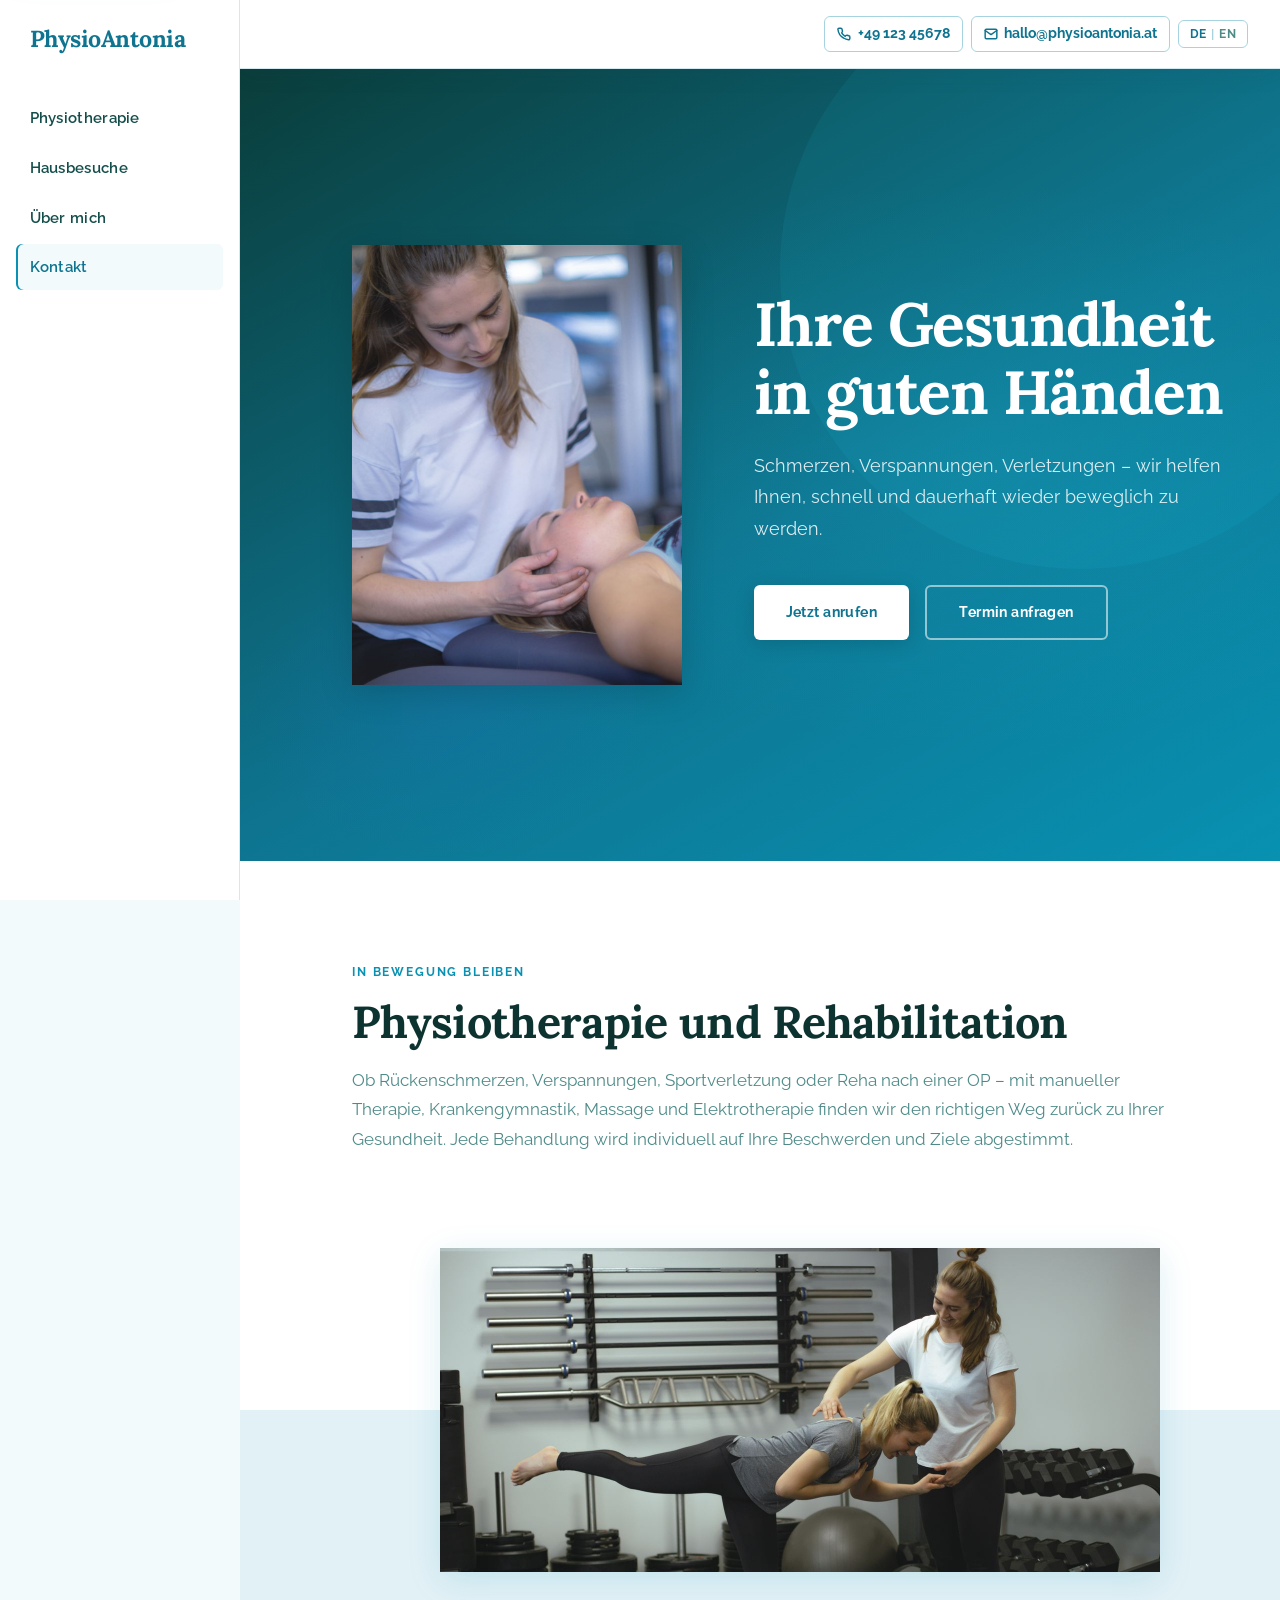
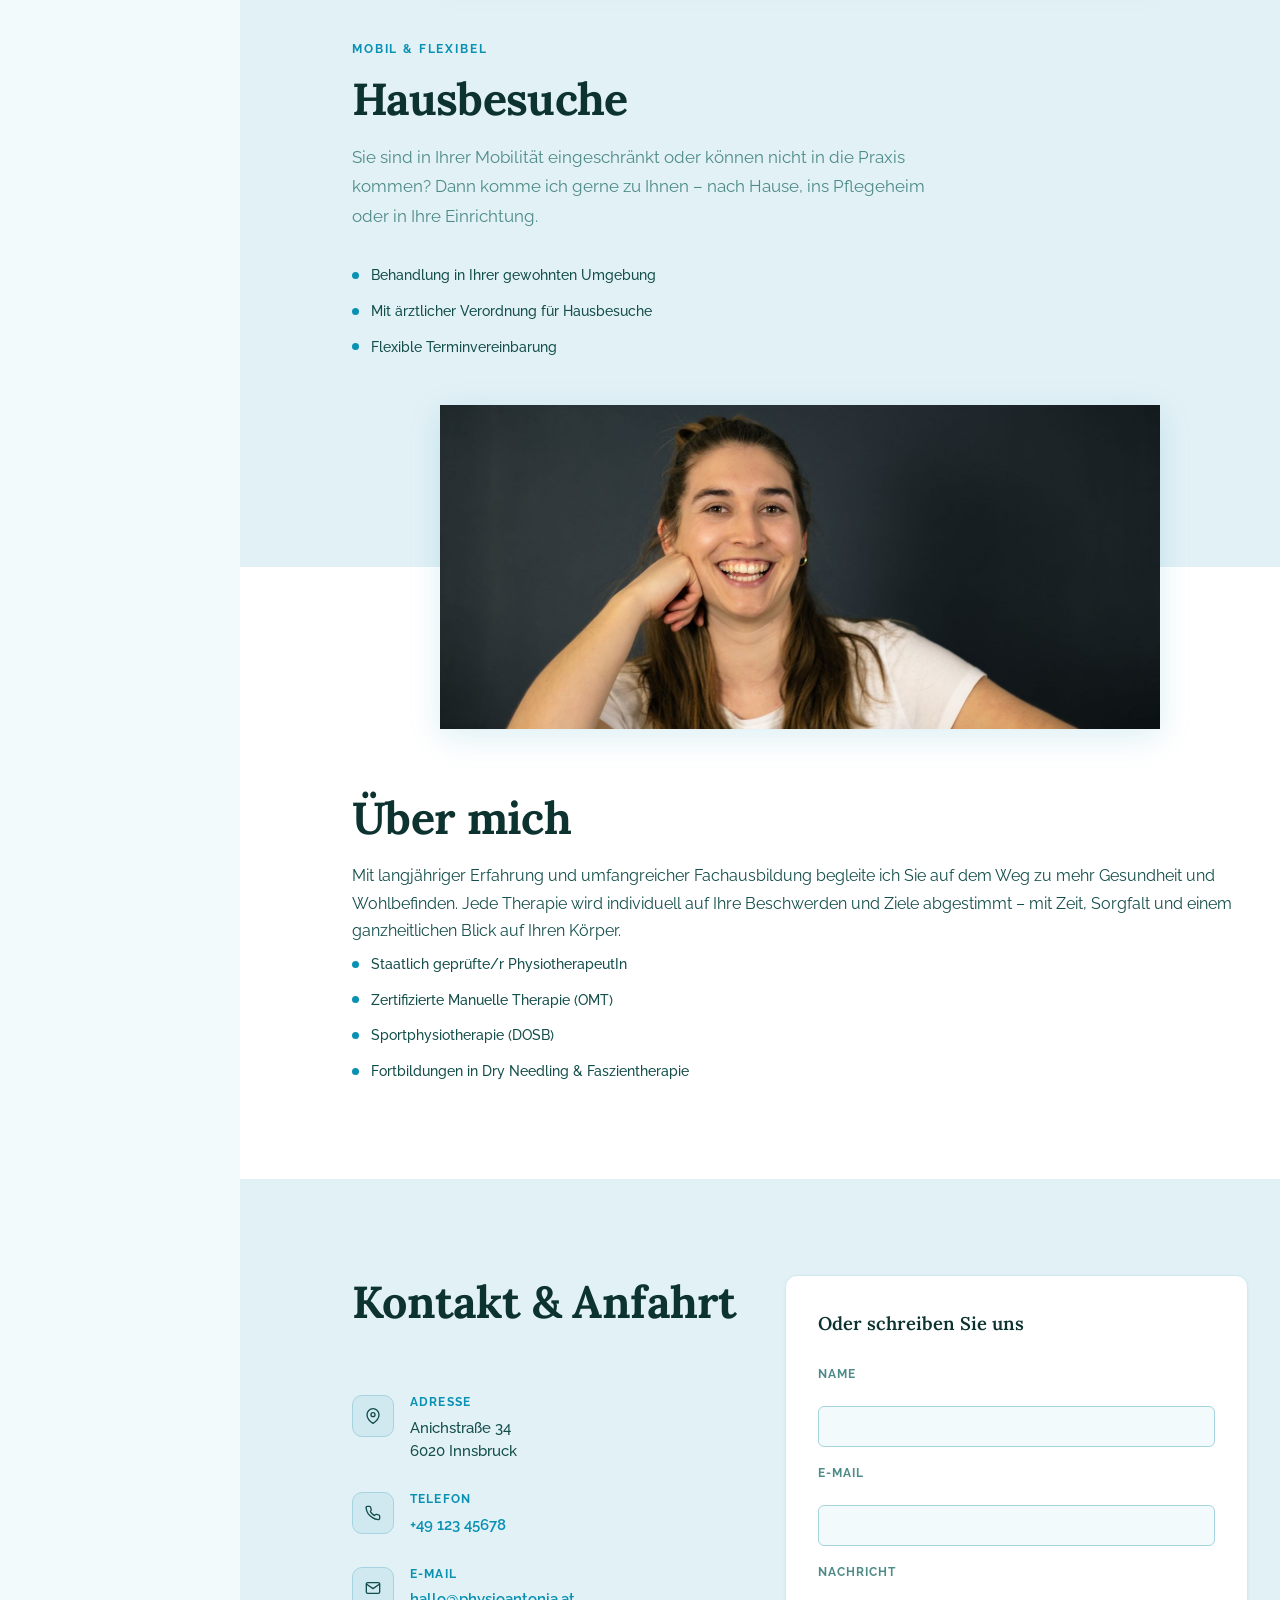
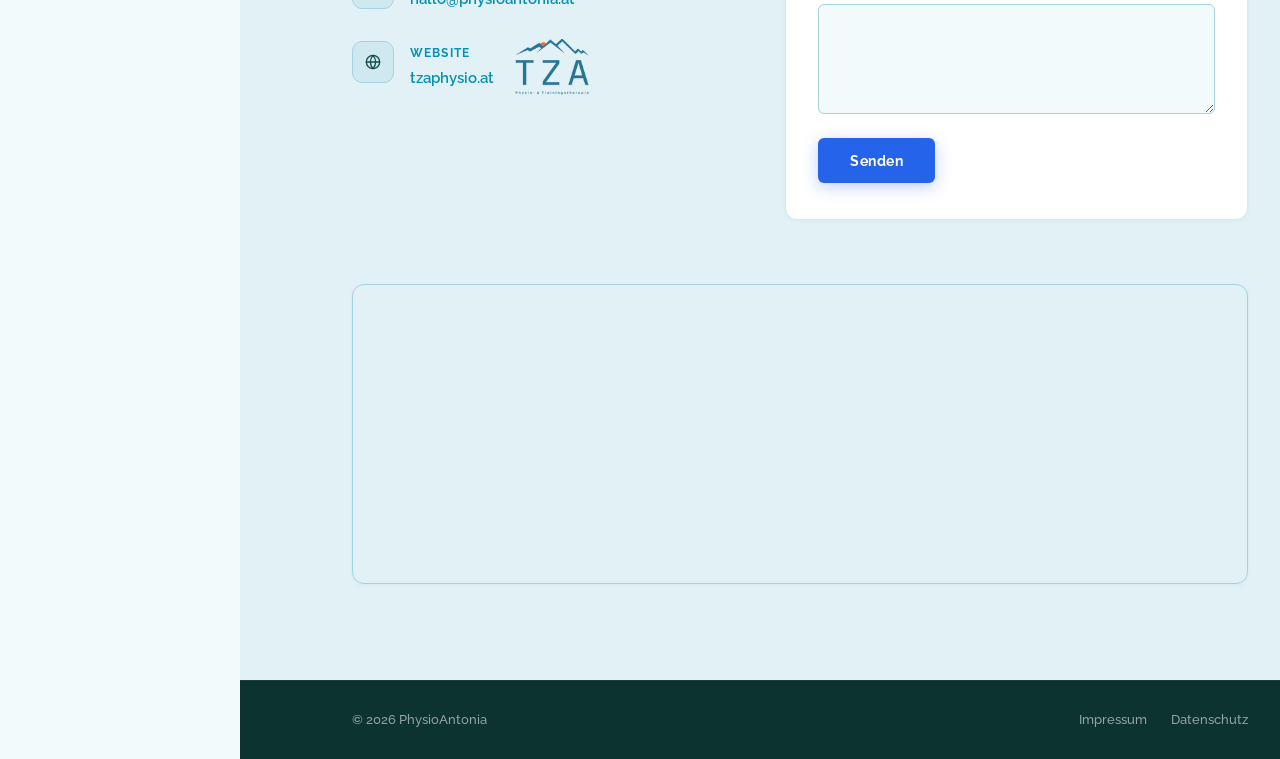
==== commit 98dbf4d1: "Replace divider-panel placeholders with real photos Hausbesuche panel: balance exercise in the gym (" ====
--- a/index.html
+++ b/index.html
@@ -95,8 +95,8 @@
             <li data-de="Flexible Terminvereinbarung" data-en="Flexible appointment scheduling">Flexible Terminvereinbarung</li>
           </ul>
         </div>
-        <div class="housecalls__panel" aria-hidden="true">
-          <svg width="80" height="80" viewBox="0 0 24 24" fill="none" stroke="rgba(255,255,255,0.6)" stroke-width="1.2" stroke-linecap="round" stroke-linejoin="round"><path d="M3 9l9-7 9 7v11a2 2 0 0 1-2 2H5a2 2 0 0 1-2-2z"/><polyline points="9 22 9 12 15 12 15 22"/></svg>
+        <div class="housecalls__panel">
+          <img src="img/hausbesuche.jpg" alt="Antonia begleitet eine Patientin bei einer Balance-Übung" width="1440" height="648" loading="lazy" />
         </div>
       </div>
     </div>
@@ -107,8 +107,8 @@
     <div class="container">
       <div class="about">
         <div class="about__image">
-          <div class="about__photo-placeholder" aria-label="Foto Therapeutin/Therapeut">
-            <svg width="80" height="80" viewBox="0 0 24 24" fill="none" stroke="rgba(255,255,255,0.6)" stroke-width="1.2" stroke-linecap="round" stroke-linejoin="round" aria-hidden="true"><path d="M20 21v-2a4 4 0 0 0-4-4H8a4 4 0 0 0-4 4v2"/><circle cx="12" cy="7" r="4"/></svg>
+          <div class="about__photo-placeholder">
+            <img src="img/antonia.jpg" alt="Porträt von Antonia" width="1440" height="648" loading="lazy" />
           </div>
         </div>
         <div class="about__text">
--- a/style.css
+++ b/style.css
@@ -348,15 +348,10 @@
   top: 0;
   transform: translate(-50%, -50%);
 }
-.about__photo-placeholder::after {
-  content: '';
-  position: absolute;
-  bottom: -30px;
-  right: -30px;
-  width: 160px;
-  height: 160px;
-  border-radius: 50%;
-  background: rgba(255,255,255,0.06);
+.about__photo-placeholder img {
+  width: 100%;
+  height: 100%;
+  object-fit: cover;
 }
 .about__text .section__sub { margin-bottom: 2rem; }
 .about__credentials {
@@ -630,15 +625,10 @@
   top: 0;
   transform: translate(-50%, -50%);
 }
-.housecalls__panel::after {
-  content: '';
-  position: absolute;
-  bottom: -30px;
-  right: -30px;
-  width: 160px;
-  height: 160px;
-  border-radius: 50%;
-  background: rgba(255,255,255,0.06);
+.housecalls__panel img {
+  width: 100%;
+  height: 100%;
+  object-fit: cover;
 }
 
 /* center the divider panels on the left-aligned container */
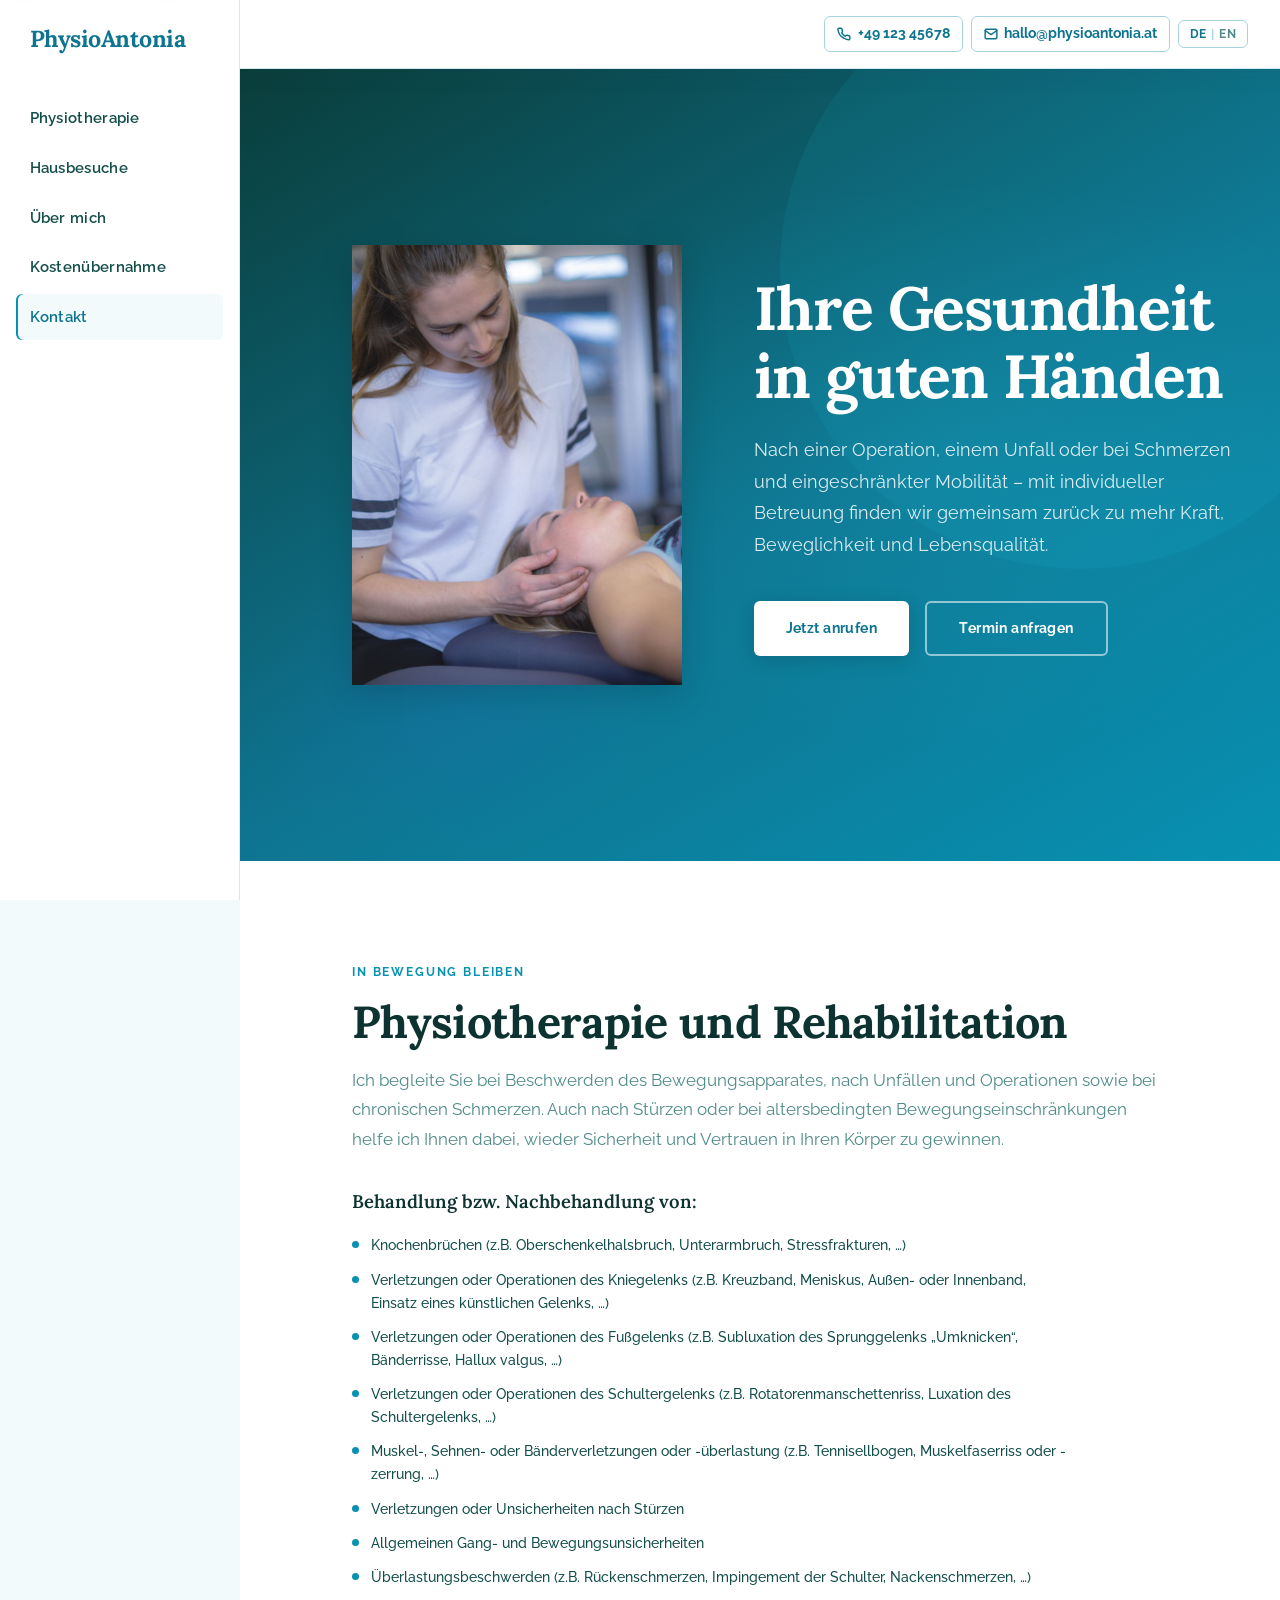
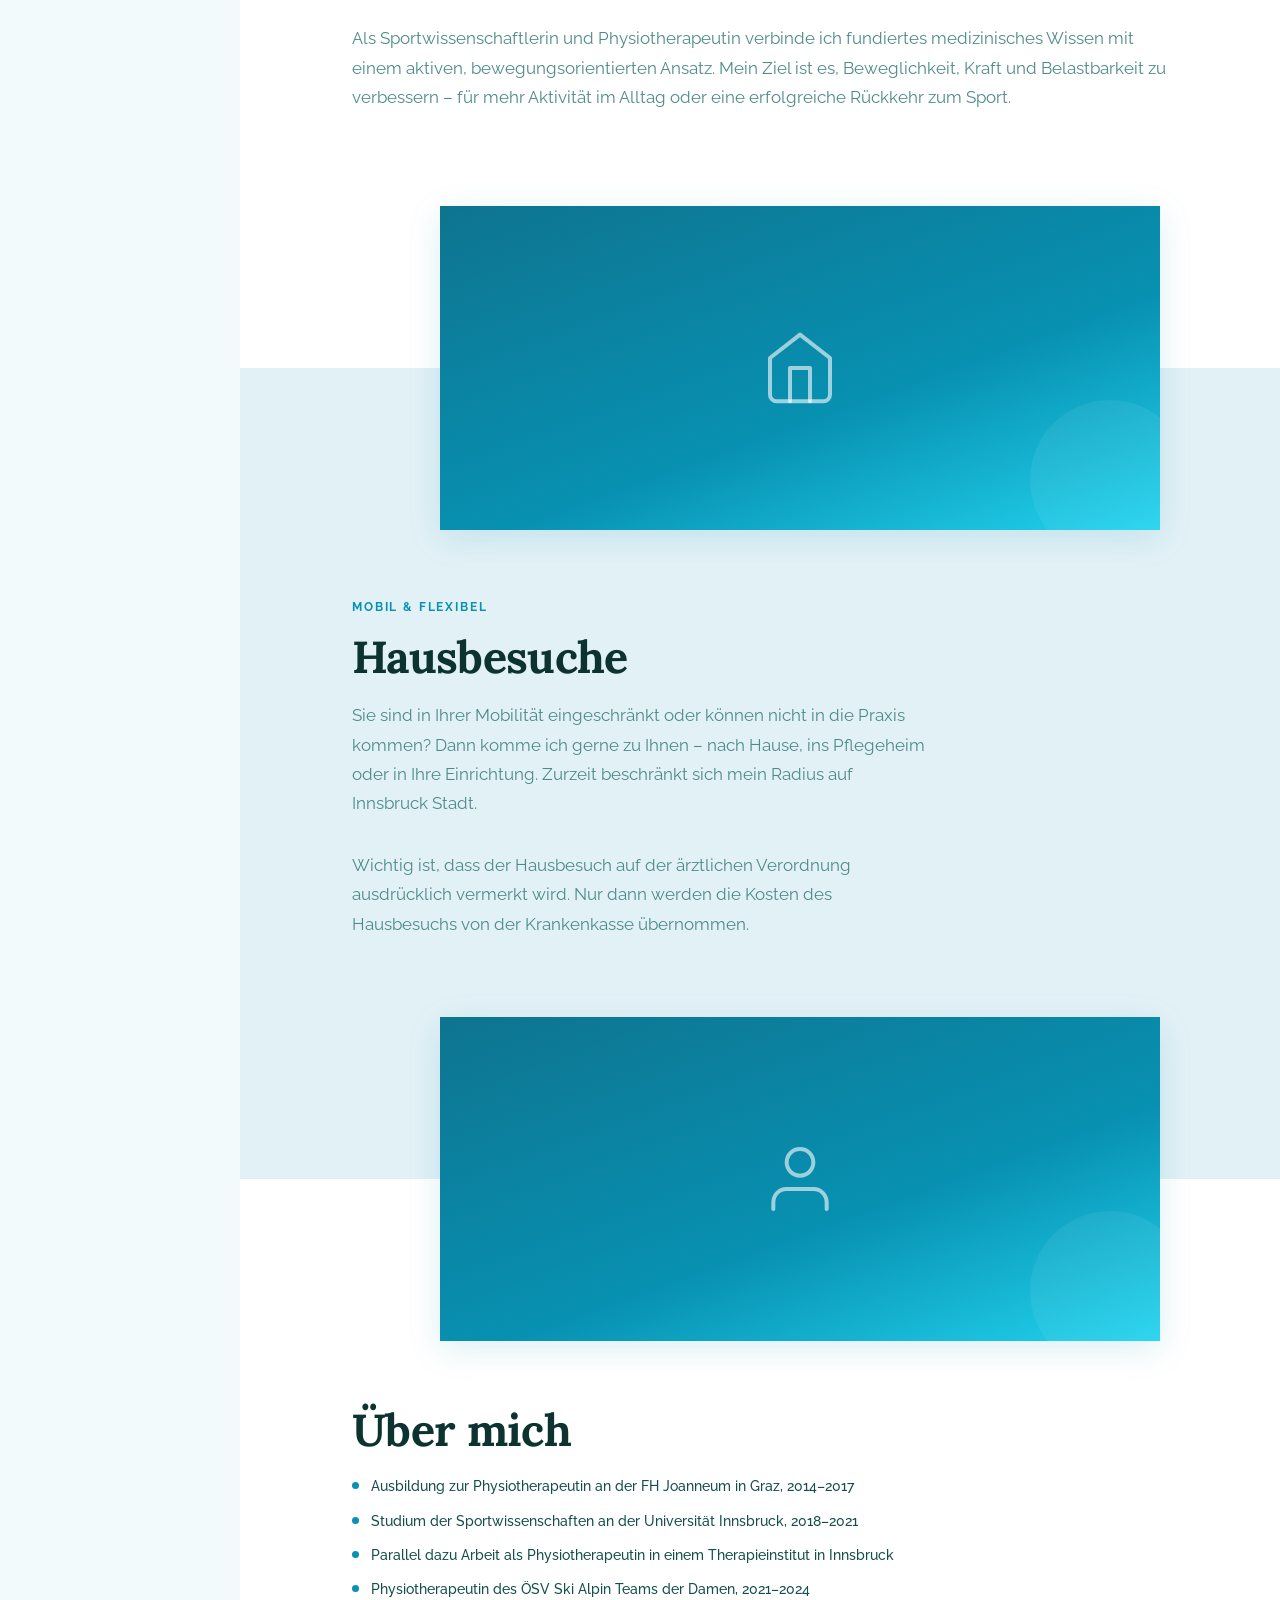
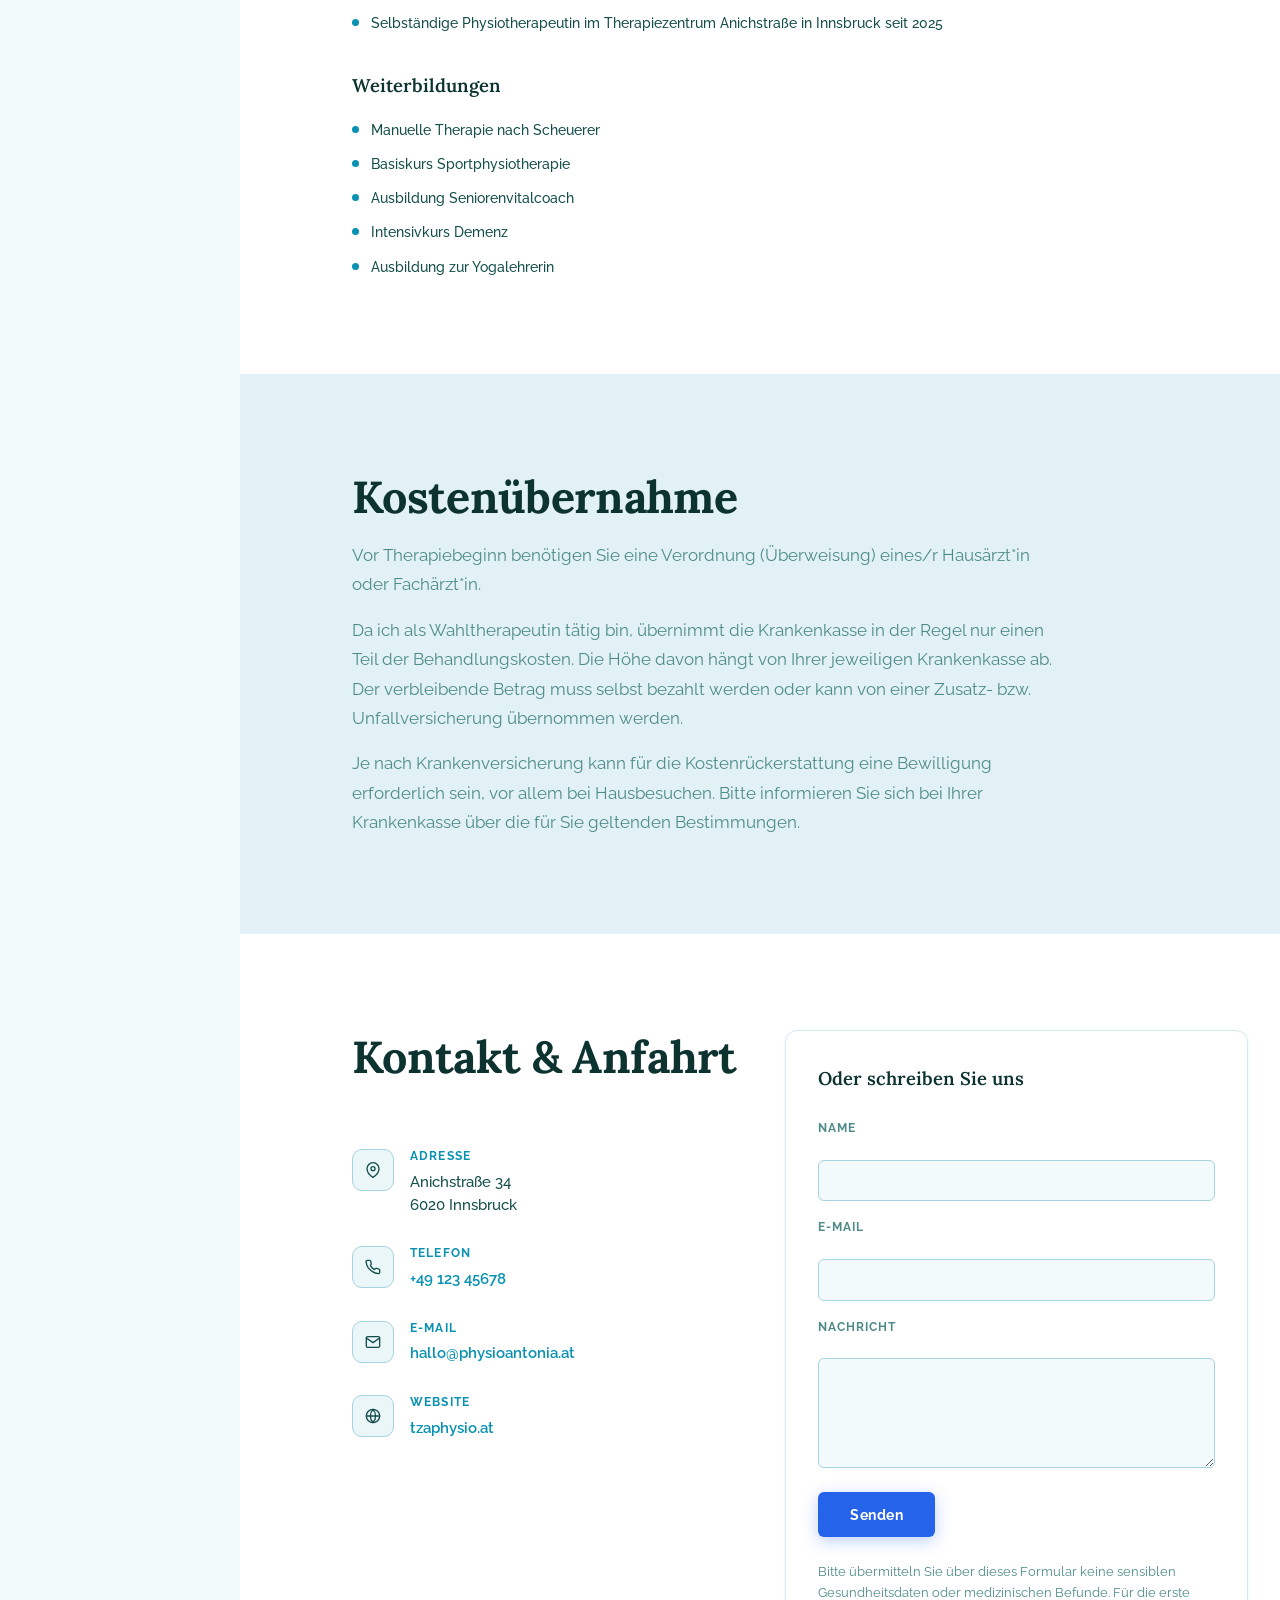
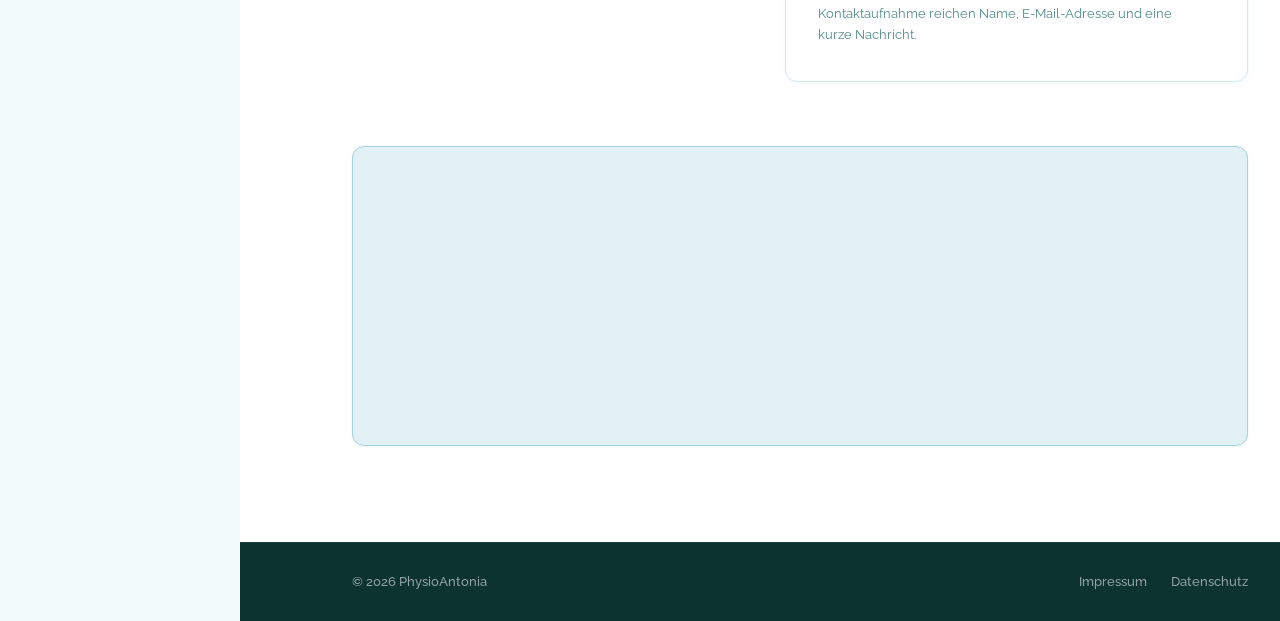
==== commit 4c00fa60: "Replace homepage copy with Antonia's content (#12) * Replace homepage copy with Antonia's content  H" ====
--- a/index.html
+++ b/index.html
@@ -3,7 +3,7 @@
 <head>
   <meta charset="UTF-8" />
   <meta name="viewport" content="width=device-width, initial-scale=1.0" />
-  <meta name="description" content="PhysioAntonia – Physiotherapie · Manuelle Therapie · Massage" />
+  <meta name="description" content="PhysioAntonia – Physiotherapie, Rehabilitation und Hausbesuche in Innsbruck" />
   <title>PhysioAntonia</title>
   <link rel="preconnect" href="https://fonts.googleapis.com" />
   <link rel="preconnect" href="https://fonts.gstatic.com" crossorigin />
@@ -21,6 +21,7 @@
       <a href="#leistungen-eyebrow" class="nav__link" data-de="Physiotherapie" data-en="Physiotherapy">Physiotherapie</a>
       <a href="#hausbesuche-eyebrow" class="nav__link" data-de="Hausbesuche" data-en="Home visits">Hausbesuche</a>
       <a href="#ueber-uns-title" class="nav__link" data-de="Über mich" data-en="About me">Über mich</a>
+      <a href="#kosten-title" class="nav__link" data-de="Kostenübernahme" data-en="Costs">Kostenübernahme</a>
       <a href="#kontakt-title" class="nav__link" data-de="Kontakt" data-en="Contact">Kontakt</a>
     </nav>
   </aside>
@@ -62,7 +63,7 @@
       </div>
       <div class="hero__content">
         <h1 class="hero__title" data-de="Ihre Gesundheit in guten Händen" data-en="Your health in good hands">Ihre Gesundheit in guten Händen</h1>
-        <p class="hero__sub" data-de="Schmerzen, Verspannungen, Verletzungen – wir helfen Ihnen, schnell und dauerhaft wieder beweglich zu werden." data-en="Pain, tension, injury — we help you move freely again, quickly and lastingly.">Schmerzen, Verspannungen, Verletzungen – wir helfen Ihnen, schnell und dauerhaft wieder beweglich zu werden.</p>
+        <p class="hero__sub" data-de="Nach einer Operation, einem Unfall oder bei Schmerzen und eingeschränkter Mobilität – mit individueller Betreuung finden wir gemeinsam zurück zu mehr Kraft, Beweglichkeit und Lebensqualität." data-en="After surgery or an accident, or with pain and limited mobility – with individual care, together we find our way back to more strength, mobility and quality of life.">Nach einer Operation, einem Unfall oder bei Schmerzen und eingeschränkter Mobilität – mit individueller Betreuung finden wir gemeinsam zurück zu mehr Kraft, Beweglichkeit und Lebensqualität.</p>
         <div class="hero__ctas">
           <a href="tel:+4912345678" class="btn btn--primary" data-de="Jetzt anrufen" data-en="Call now">Jetzt anrufen</a>
           <a href="#contactForm" class="btn btn--ghost" data-de="Termin anfragen" data-en="Request appointment">Termin anfragen</a>
@@ -76,7 +77,19 @@
     <div class="container">
       <p class="section__eyebrow" id="leistungen-eyebrow" data-de="In Bewegung bleiben" data-en="Stay in motion">In Bewegung bleiben</p>
       <h2 class="section__title" data-de="Physiotherapie und Rehabilitation" data-en="Physiotherapy and rehabilitation">Physiotherapie und Rehabilitation</h2>
-      <p class="section__sub" data-de="Ob Rückenschmerzen, Verspannungen, Sportverletzung oder Reha nach einer OP – mit manueller Therapie, Krankengymnastik, Massage und Elektrotherapie finden wir den richtigen Weg zurück zu Ihrer Gesundheit. Jede Behandlung wird individuell auf Ihre Beschwerden und Ziele abgestimmt." data-en="Whether back pain, tension, a sports injury or rehab after surgery – with manual therapy, therapeutic exercise, massage and electrotherapy we find the right path back to your health. Every treatment is individually tailored to your complaints and goals.">Ob Rückenschmerzen, Verspannungen, Sportverletzung oder Reha nach einer OP – mit manueller Therapie, Krankengymnastik, Massage und Elektrotherapie finden wir den richtigen Weg zurück zu Ihrer Gesundheit. Jede Behandlung wird individuell auf Ihre Beschwerden und Ziele abgestimmt.</p>
+      <p class="section__sub" data-de="Ich begleite Sie bei Beschwerden des Bewegungsapparates, nach Unfällen und Operationen sowie bei chronischen Schmerzen. Auch nach Stürzen oder bei altersbedingten Bewegungseinschränkungen helfe ich Ihnen dabei, wieder Sicherheit und Vertrauen in Ihren Körper zu gewinnen." data-en="I support you with musculoskeletal complaints, after accidents and surgery, and with chronic pain. After falls or with age-related limitations in movement, I also help you regain confidence and trust in your body.">Ich begleite Sie bei Beschwerden des Bewegungsapparates, nach Unfällen und Operationen sowie bei chronischen Schmerzen. Auch nach Stürzen oder bei altersbedingten Bewegungseinschränkungen helfe ich Ihnen dabei, wieder Sicherheit und Vertrauen in Ihren Körper zu gewinnen.</p>
+      <h3 class="section__subhead" data-de="Behandlung bzw. Nachbehandlung von:" data-en="Treatment and aftercare for:">Behandlung bzw. Nachbehandlung von:</h3>
+      <ul class="about__credentials">
+        <li data-de="Knochenbrüchen (z.B. Oberschenkelhalsbruch, Unterarmbruch, Stressfrakturen, …)" data-en="Bone fractures (e.g. femoral neck fracture, forearm fracture, stress fractures, …)">Knochenbrüchen (z.B. Oberschenkelhalsbruch, Unterarmbruch, Stressfrakturen, …)</li>
+        <li data-de="Verletzungen oder Operationen des Kniegelenks (z.B. Kreuzband, Meniskus, Außen- oder Innenband, Einsatz eines künstlichen Gelenks, …)" data-en="Knee injuries or surgery (e.g. cruciate ligament, meniscus, lateral or medial collateral ligament, joint replacement, …)">Verletzungen oder Operationen des Kniegelenks (z.B. Kreuzband, Meniskus, Außen- oder Innenband, Einsatz eines künstlichen Gelenks, …)</li>
+        <li data-de="Verletzungen oder Operationen des Fußgelenks (z.B. Subluxation des Sprunggelenks „Umknicken“, Bänderrisse, Hallux valgus, …)" data-en="Ankle and foot injuries or surgery (e.g. ankle subluxation or “rolled ankle”, torn ligaments, hallux valgus, …)">Verletzungen oder Operationen des Fußgelenks (z.B. Subluxation des Sprunggelenks „Umknicken“, Bänderrisse, Hallux valgus, …)</li>
+        <li data-de="Verletzungen oder Operationen des Schultergelenks (z.B. Rotatorenmanschettenriss, Luxation des Schultergelenks, …)" data-en="Shoulder injuries or surgery (e.g. rotator cuff tear, shoulder dislocation, …)">Verletzungen oder Operationen des Schultergelenks (z.B. Rotatorenmanschettenriss, Luxation des Schultergelenks, …)</li>
+        <li data-de="Muskel-, Sehnen- oder Bänderverletzungen oder -überlastung (z.B. Tennisellbogen, Muskelfaserriss oder -zerrung, …)" data-en="Muscle, tendon or ligament injuries or overuse (e.g. tennis elbow, torn or strained muscle fibres, …)">Muskel-, Sehnen- oder Bänderverletzungen oder -überlastung (z.B. Tennisellbogen, Muskelfaserriss oder -zerrung, …)</li>
+        <li data-de="Verletzungen oder Unsicherheiten nach Stürzen" data-en="Injuries or unsteadiness after falls">Verletzungen oder Unsicherheiten nach Stürzen</li>
+        <li data-de="Allgemeinen Gang- und Bewegungsunsicherheiten" data-en="General unsteadiness when walking or moving">Allgemeinen Gang- und Bewegungsunsicherheiten</li>
+        <li data-de="Überlastungsbeschwerden (z.B. Rückenschmerzen, Impingement der Schulter, Nackenschmerzen, …)" data-en="Overuse complaints (e.g. back pain, shoulder impingement, neck pain, …)">Überlastungsbeschwerden (z.B. Rückenschmerzen, Impingement der Schulter, Nackenschmerzen, …)</li>
+      </ul>
+      <p class="section__sub section__sub--after-list" data-de="Als Sportwissenschaftlerin und Physiotherapeutin verbinde ich fundiertes medizinisches Wissen mit einem aktiven, bewegungsorientierten Ansatz. Mein Ziel ist es, Beweglichkeit, Kraft und Belastbarkeit zu verbessern – für mehr Aktivität im Alltag oder eine erfolgreiche Rückkehr zum Sport." data-en="As a sports scientist and physiotherapist, I combine sound medical knowledge with an active, movement-based approach. My goal is to improve your mobility, strength and resilience – for a more active everyday life or a successful return to sport.">Als Sportwissenschaftlerin und Physiotherapeutin verbinde ich fundiertes medizinisches Wissen mit einem aktiven, bewegungsorientierten Ansatz. Mein Ziel ist es, Beweglichkeit, Kraft und Belastbarkeit zu verbessern – für mehr Aktivität im Alltag oder eine erfolgreiche Rückkehr zum Sport.</p>
 
     </div>
   </section>
@@ -88,15 +101,11 @@
         <div class="housecalls__text">
           <p class="section__eyebrow" id="hausbesuche-eyebrow" data-de="Mobil &amp; flexibel" data-en="Mobile &amp; flexible">Mobil &amp; flexibel</p>
           <h2 class="section__title" data-de="Hausbesuche" data-en="Home visits">Hausbesuche</h2>
-          <p class="section__sub" data-de="Sie sind in Ihrer Mobilität eingeschränkt oder können nicht in die Praxis kommen? Dann komme ich gerne zu Ihnen – nach Hause, ins Pflegeheim oder in Ihre Einrichtung." data-en="Limited mobility, or unable to come to the practice? Then I will gladly come to you – at home, in a care home or in your facility.">Sie sind in Ihrer Mobilität eingeschränkt oder können nicht in die Praxis kommen? Dann komme ich gerne zu Ihnen – nach Hause, ins Pflegeheim oder in Ihre Einrichtung.</p>
-          <ul class="about__credentials">
-            <li data-de="Behandlung in Ihrer gewohnten Umgebung" data-en="Treatment in your familiar surroundings">Behandlung in Ihrer gewohnten Umgebung</li>
-            <li data-de="Mit ärztlicher Verordnung für Hausbesuche" data-en="With a doctor's prescription for home visits">Mit ärztlicher Verordnung für Hausbesuche</li>
-            <li data-de="Flexible Terminvereinbarung" data-en="Flexible appointment scheduling">Flexible Terminvereinbarung</li>
-          </ul>
-        </div>
-        <div class="housecalls__panel">
-          <img src="img/hausbesuche.jpg" alt="Antonia begleitet eine Patientin bei einer Balance-Übung" width="1440" height="648" loading="lazy" />
+          <p class="section__sub" data-de="Sie sind in Ihrer Mobilität eingeschränkt oder können nicht in die Praxis kommen? Dann komme ich gerne zu Ihnen – nach Hause, ins Pflegeheim oder in Ihre Einrichtung. Zurzeit beschränkt sich mein Radius auf Innsbruck Stadt." data-en="Limited mobility, or unable to come to the practice? Then I will gladly come to you – at home, in a care home or in your facility. At the moment I cover the city of Innsbruck.">Sie sind in Ihrer Mobilität eingeschränkt oder können nicht in die Praxis kommen? Dann komme ich gerne zu Ihnen – nach Hause, ins Pflegeheim oder in Ihre Einrichtung. Zurzeit beschränkt sich mein Radius auf Innsbruck Stadt.</p>
+          <p class="section__sub" data-de="Wichtig ist, dass der Hausbesuch auf der ärztlichen Verordnung ausdrücklich vermerkt wird. Nur dann werden die Kosten des Hausbesuchs von der Krankenkasse übernommen." data-en="It is important that the home visit is explicitly noted on the doctor's prescription. Only then will the health insurance cover the costs of the home visit.">Wichtig ist, dass der Hausbesuch auf der ärztlichen Verordnung ausdrücklich vermerkt wird. Nur dann werden die Kosten des Hausbesuchs von der Krankenkasse übernommen.</p>
+        </div>
+        <div class="housecalls__panel" aria-hidden="true">
+          <svg width="80" height="80" viewBox="0 0 24 24" fill="none" stroke="rgba(255,255,255,0.6)" stroke-width="1.2" stroke-linecap="round" stroke-linejoin="round"><path d="M3 9l9-7 9 7v11a2 2 0 0 1-2 2H5a2 2 0 0 1-2-2z"/><polyline points="9 22 9 12 15 12 15 22"/></svg>
         </div>
       </div>
     </div>
@@ -107,26 +116,44 @@
     <div class="container">
       <div class="about">
         <div class="about__image">
-          <div class="about__photo-placeholder">
-            <img src="img/antonia.jpg" alt="Porträt von Antonia" width="1440" height="648" loading="lazy" />
+          <div class="about__photo-placeholder" aria-label="Foto Therapeutin/Therapeut">
+            <svg width="80" height="80" viewBox="0 0 24 24" fill="none" stroke="rgba(255,255,255,0.6)" stroke-width="1.2" stroke-linecap="round" stroke-linejoin="round" aria-hidden="true"><path d="M20 21v-2a4 4 0 0 0-4-4H8a4 4 0 0 0-4 4v2"/><circle cx="12" cy="7" r="4"/></svg>
           </div>
         </div>
         <div class="about__text">
           <h2 class="section__title" id="ueber-uns-title" data-de="Über mich" data-en="About me">Über mich</h2>
-          <p data-de="Mit langjähriger Erfahrung und umfangreicher Fachausbildung begleite ich Sie auf dem Weg zu mehr Gesundheit und Wohlbefinden. Jede Therapie wird individuell auf Ihre Beschwerden und Ziele abgestimmt – mit Zeit, Sorgfalt und einem ganzheitlichen Blick auf Ihren Körper." data-en="With years of experience and extensive specialist training, I guide you towards better health and well-being. Every therapy is individually tailored to your complaints and goals – with time, care, and a holistic view of your body.">Mit langjähriger Erfahrung und umfangreicher Fachausbildung begleite ich Sie auf dem Weg zu mehr Gesundheit und Wohlbefinden. Jede Therapie wird individuell auf Ihre Beschwerden und Ziele abgestimmt – mit Zeit, Sorgfalt und einem ganzheitlichen Blick auf Ihren Körper.</p>
           <ul class="about__credentials">
-            <li data-de="Staatlich geprüfte/r PhysiotherapeutIn" data-en="State-certified physiotherapist">Staatlich geprüfte/r PhysiotherapeutIn</li>
-            <li data-de="Zertifizierte Manuelle Therapie (OMT)" data-en="Certified manual therapy (OMT)">Zertifizierte Manuelle Therapie (OMT)</li>
-            <li data-de="Sportphysiotherapie (DOSB)" data-en="Sports physiotherapy (DOSB)">Sportphysiotherapie (DOSB)</li>
-            <li data-de="Fortbildungen in Dry Needling & Faszientherapie" data-en="Advanced training in dry needling & fascia therapy">Fortbildungen in Dry Needling & Faszientherapie</li>
+            <li data-de="Ausbildung zur Physiotherapeutin an der FH Joanneum in Graz, 2014–2017" data-en="Physiotherapy degree at FH Joanneum, Graz, 2014–2017">Ausbildung zur Physiotherapeutin an der FH Joanneum in Graz, 2014–2017</li>
+            <li data-de="Studium der Sportwissenschaften an der Universität Innsbruck, 2018–2021" data-en="Sports science studies at the University of Innsbruck, 2018–2021">Studium der Sportwissenschaften an der Universität Innsbruck, 2018–2021</li>
+            <li data-de="Parallel dazu Arbeit als Physiotherapeutin in einem Therapieinstitut in Innsbruck" data-en="Alongside this, work as a physiotherapist at a therapy institute in Innsbruck">Parallel dazu Arbeit als Physiotherapeutin in einem Therapieinstitut in Innsbruck</li>
+            <li data-de="Physiotherapeutin des ÖSV Ski Alpin Teams der Damen, 2021–2024" data-en="Physiotherapist for the Austrian Ski Federation (ÖSV) women's alpine ski team, 2021–2024">Physiotherapeutin des ÖSV Ski Alpin Teams der Damen, 2021–2024</li>
+            <li data-de="Selbständige Physiotherapeutin im Therapiezentrum Anichstraße in Innsbruck seit 2025" data-en="Self-employed physiotherapist at Therapiezentrum Anichstraße in Innsbruck since 2025">Selbständige Physiotherapeutin im Therapiezentrum Anichstraße in Innsbruck seit 2025</li>
           </ul>
-        </div>
-      </div>
+          <h3 class="section__subhead" data-de="Weiterbildungen" data-en="Further training">Weiterbildungen</h3>
+          <ul class="about__credentials">
+            <li data-de="Manuelle Therapie nach Scheuerer" data-en="Manual therapy (Scheuerer method)">Manuelle Therapie nach Scheuerer</li>
+            <li data-de="Basiskurs Sportphysiotherapie" data-en="Basic course in sports physiotherapy">Basiskurs Sportphysiotherapie</li>
+            <li data-de="Ausbildung Seniorenvitalcoach" data-en="Training as a senior vitality coach">Ausbildung Seniorenvitalcoach</li>
+            <li data-de="Intensivkurs Demenz" data-en="Intensive course on dementia">Intensivkurs Demenz</li>
+            <li data-de="Ausbildung zur Yogalehrerin" data-en="Yoga teacher training">Ausbildung zur Yogalehrerin</li>
+          </ul>
+        </div>
+      </div>
+    </div>
+  </section>
+
+  <!-- ===== KOSTENÜBERNAHME ===== -->
+  <section class="section section--alt" id="kosten">
+    <div class="container">
+      <h2 class="section__title" id="kosten-title" data-de="Kostenübernahme" data-en="Costs &amp; insurance">Kostenübernahme</h2>
+      <p class="section__sub" data-de="Vor Therapiebeginn benötigen Sie eine Verordnung (Überweisung) eines/r Hausärzt*in oder Fachärzt*in." data-en="Before therapy begins, you need a prescription (referral) from a general practitioner or specialist.">Vor Therapiebeginn benötigen Sie eine Verordnung (Überweisung) eines/r Hausärzt*in oder Fachärzt*in.</p>
+      <p class="section__sub" data-de="Da ich als Wahltherapeutin tätig bin, übernimmt die Krankenkasse in der Regel nur einen Teil der Behandlungskosten. Die Höhe davon hängt von Ihrer jeweiligen Krankenkasse ab. Der verbleibende Betrag muss selbst bezahlt werden oder kann von einer Zusatz- bzw. Unfallversicherung übernommen werden." data-en="As I work as an elective (non-contracted) therapist, health insurance usually covers only part of the treatment costs. The amount depends on your health insurance provider. The remaining amount must be paid privately or may be covered by supplementary or accident insurance.">Da ich als Wahltherapeutin tätig bin, übernimmt die Krankenkasse in der Regel nur einen Teil der Behandlungskosten. Die Höhe davon hängt von Ihrer jeweiligen Krankenkasse ab. Der verbleibende Betrag muss selbst bezahlt werden oder kann von einer Zusatz- bzw. Unfallversicherung übernommen werden.</p>
+      <p class="section__sub" data-de="Je nach Krankenversicherung kann für die Kostenrückerstattung eine Bewilligung erforderlich sein, vor allem bei Hausbesuchen. Bitte informieren Sie sich bei Ihrer Krankenkasse über die für Sie geltenden Bestimmungen." data-en="Depending on your insurance, approval may be required for reimbursement, especially for home visits. Please check with your health insurance provider which terms apply to you.">Je nach Krankenversicherung kann für die Kostenrückerstattung eine Bewilligung erforderlich sein, vor allem bei Hausbesuchen. Bitte informieren Sie sich bei Ihrer Krankenkasse über die für Sie geltenden Bestimmungen.</p>
     </div>
   </section>
 
   <!-- ===== CONTACT ===== -->
-  <section class="section section--alt" id="kontakt">
+  <section class="section section--white" id="kontakt">
     <div class="container">
       <div class="contact-grid">
 
@@ -165,14 +192,9 @@
             <div class="contact-info__icon-wrap" aria-hidden="true">
               <svg width="16" height="16" viewBox="0 0 24 24" fill="none" stroke="currentColor" stroke-width="2" stroke-linecap="round" stroke-linejoin="round"><circle cx="12" cy="12" r="10"/><line x1="2" y1="12" x2="22" y2="12"/><path d="M12 2a15.3 15.3 0 0 1 4 10 15.3 15.3 0 0 1-4 10 15.3 15.3 0 0 1-4-10 15.3 15.3 0 0 1 4-10z"/></svg>
             </div>
-            <div class="contact-info__website">
-              <div>
-                <strong data-de="Website" data-en="Website">Website</strong>
-                <p><a href="https://www.tzaphysio.at/" target="_blank" rel="noopener">tzaphysio.at</a></p>
-              </div>
-              <a class="contact-info__logo" href="https://www.tzaphysio.at/" target="_blank" rel="noopener" aria-label="TZA Physio">
-                <img src="img/tza-logo.png" alt="TZA Physio Logo" height="56" loading="lazy" onerror="this.parentNode.hidden = true" />
-              </a>
+            <div>
+              <strong data-de="Website" data-en="Website">Website</strong>
+              <p><a href="https://www.tzaphysio.at/" target="_blank" rel="noopener">tzaphysio.at</a></p>
             </div>
           </div>
           </div>
@@ -192,6 +214,7 @@
 
             <button type="submit" class="btn btn--primary" data-de="Senden" data-en="Send">Senden</button>
           </form>
+          <p class="contact-form-wrap__note" data-de="Bitte übermitteln Sie über dieses Formular keine sensiblen Gesundheitsdaten oder medizinischen Befunde. Für die erste Kontaktaufnahme reichen Name, E-Mail-Adresse und eine kurze Nachricht." data-en="Please do not send sensitive health data or medical reports via this form. For a first contact, your name, email address and a short message are enough.">Bitte übermitteln Sie über dieses Formular keine sensiblen Gesundheitsdaten oder medizinischen Befunde. Für die erste Kontaktaufnahme reichen Name, E-Mail-Adresse und eine kurze Nachricht.</p>
         </div>
 
         <div class="map-wrap">
--- a/style.css
+++ b/style.css
@@ -348,10 +348,15 @@
   top: 0;
   transform: translate(-50%, -50%);
 }
-.about__photo-placeholder img {
-  width: 100%;
-  height: 100%;
-  object-fit: cover;
+.about__photo-placeholder::after {
+  content: '';
+  position: absolute;
+  bottom: -30px;
+  right: -30px;
+  width: 160px;
+  height: 160px;
+  border-radius: 50%;
+  background: rgba(255,255,255,0.06);
 }
 .about__text .section__sub { margin-bottom: 2rem; }
 .about__credentials {
@@ -362,7 +367,10 @@
 }
 .about__credentials li {
   display: flex;
-  align-items: center;
+  align-items: flex-start;
+  max-width: 720px;
+  line-height: 1.6;
+  text-wrap: pretty;
   gap: 0.75rem;
   font-size: 0.9rem;
   font-weight: 500;
@@ -375,7 +383,23 @@
   border-radius: 50%;
   background: var(--clr-primary);
   flex-shrink: 0;
-}
+  margin-top: calc(0.8em - 3.5px); /* centers the dot on the first line of multi-line items */
+}
+.section__subhead {
+  font-family: var(--font-heading);
+  font-size: 1.15rem;
+  font-weight: 600;
+  color: var(--clr-dark);
+  text-wrap: balance;
+  margin: 2.25rem 0 1rem;
+}
+.section__sub:has(+ .section__subhead) { margin-bottom: 2rem; }
+.section__sub + .section__subhead { margin-top: 0; }
+.section__sub--after-list { margin-top: 2.25rem; }
+
+/* ===== KOSTENÜBERNAHME ===== */
+#kosten .section__sub { max-width: 720px; margin-bottom: 1rem; }
+#kosten .section__sub:last-child { margin-bottom: 0; }
 
 /* ===== CONTACT ===== */
 .contact-grid {
@@ -429,24 +453,6 @@
   transition: color var(--transition);
 }
 .contact-info__item a:hover { color: var(--clr-primary-dark); }
-.contact-info__website {
-  display: flex;
-  align-items: center;
-  gap: 1.25rem;
-}
-.contact-info__logo {
-  display: inline-block;
-  flex-shrink: 0;
-  transition: opacity 200ms var(--ease-out);
-}
-.contact-info__logo:hover { opacity: 0.8; }
-.contact-info__logo[hidden] { display: none; }
-.contact-info__logo img {
-  display: block;
-  height: 56px;
-  width: auto;
-  object-fit: contain;
-}
 
 /* ===== FORM ===== */
 .contact-form-wrap {
@@ -499,6 +505,13 @@
 }
 .form-input--textarea { resize: vertical; min-height: 110px; }
 .contact-form .btn { align-self: flex-start; margin-top: 0.5rem; }
+.contact-form-wrap__note {
+  margin-top: 1.5rem;
+  font-size: 0.82rem;
+  line-height: 1.6;
+  color: var(--clr-muted);
+  text-wrap: pretty;
+}
 
 /* ===== MAP ===== */
 .map-wrap {
@@ -625,10 +638,15 @@
   top: 0;
   transform: translate(-50%, -50%);
 }
-.housecalls__panel img {
-  width: 100%;
-  height: 100%;
-  object-fit: cover;
+.housecalls__panel::after {
+  content: '';
+  position: absolute;
+  bottom: -30px;
+  right: -30px;
+  width: 160px;
+  height: 160px;
+  border-radius: 50%;
+  background: rgba(255,255,255,0.06);
 }
 
 /* center the divider panels on the left-aligned container */
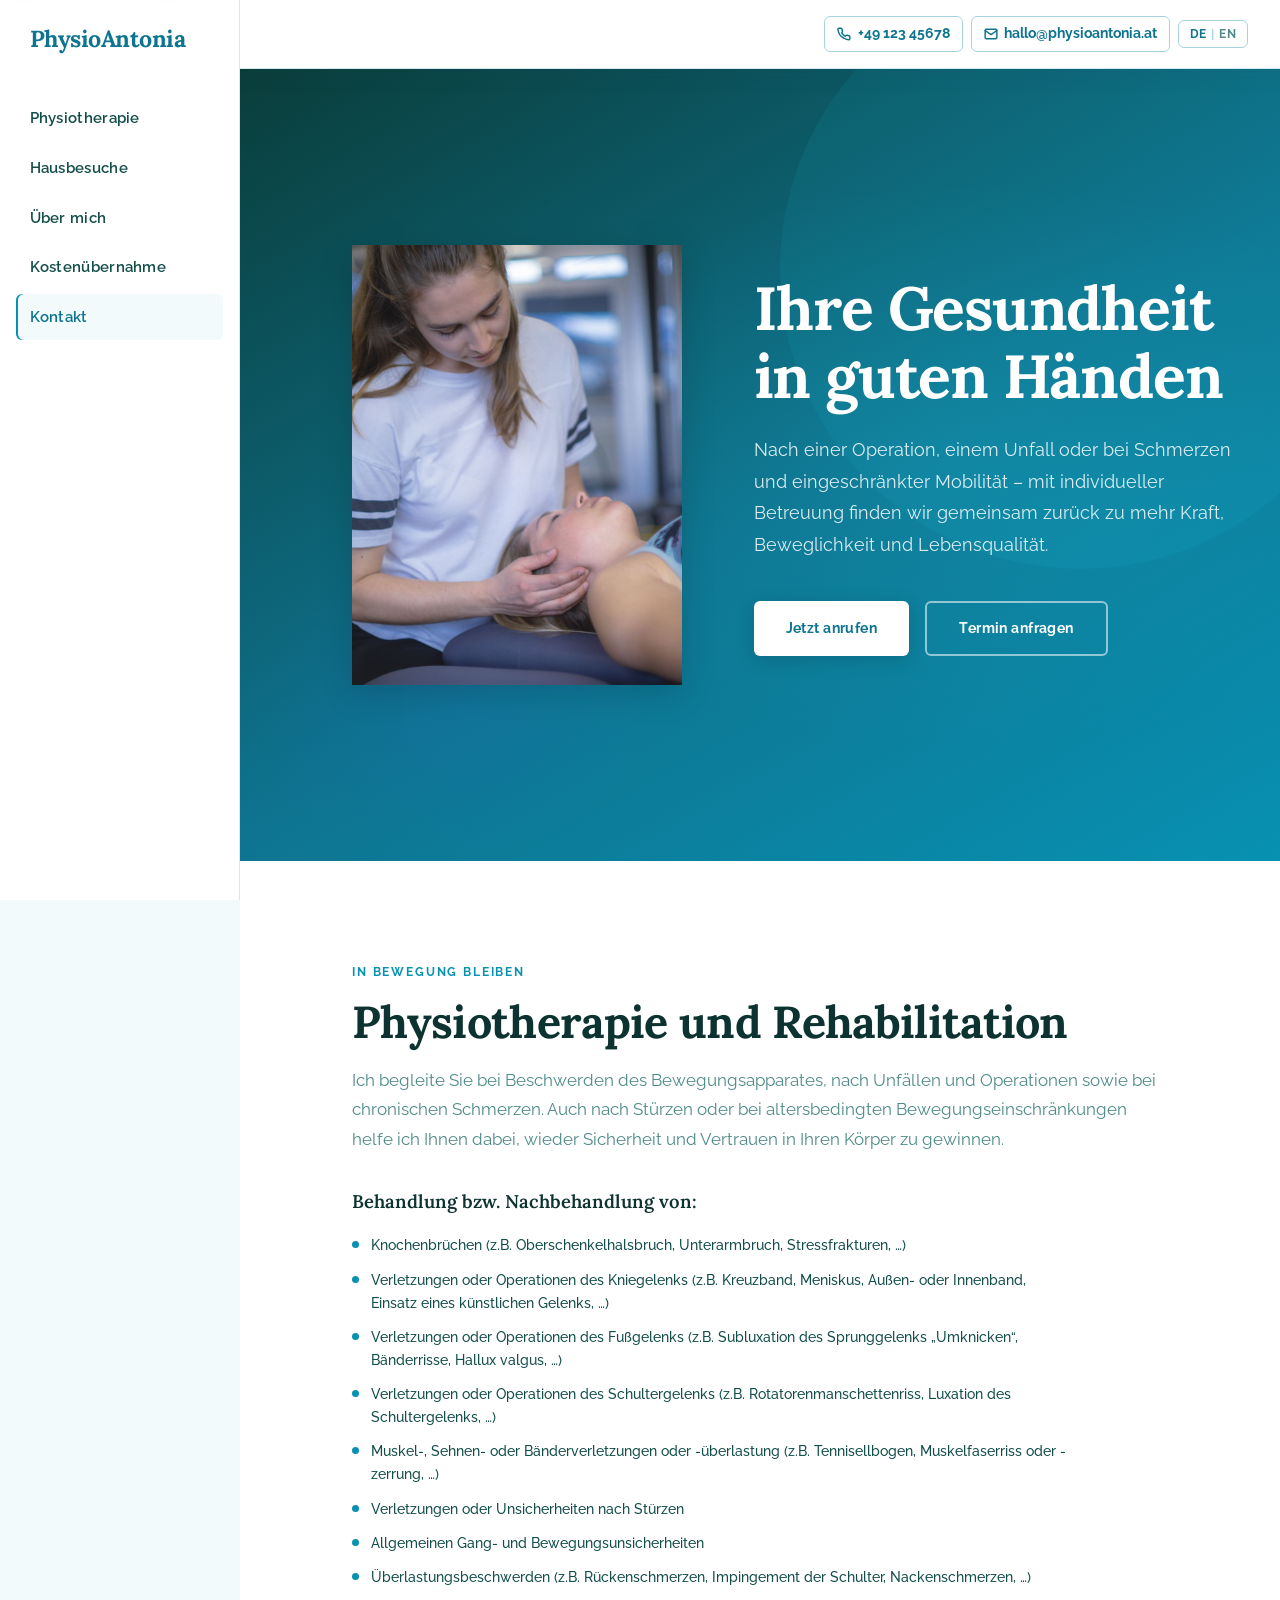
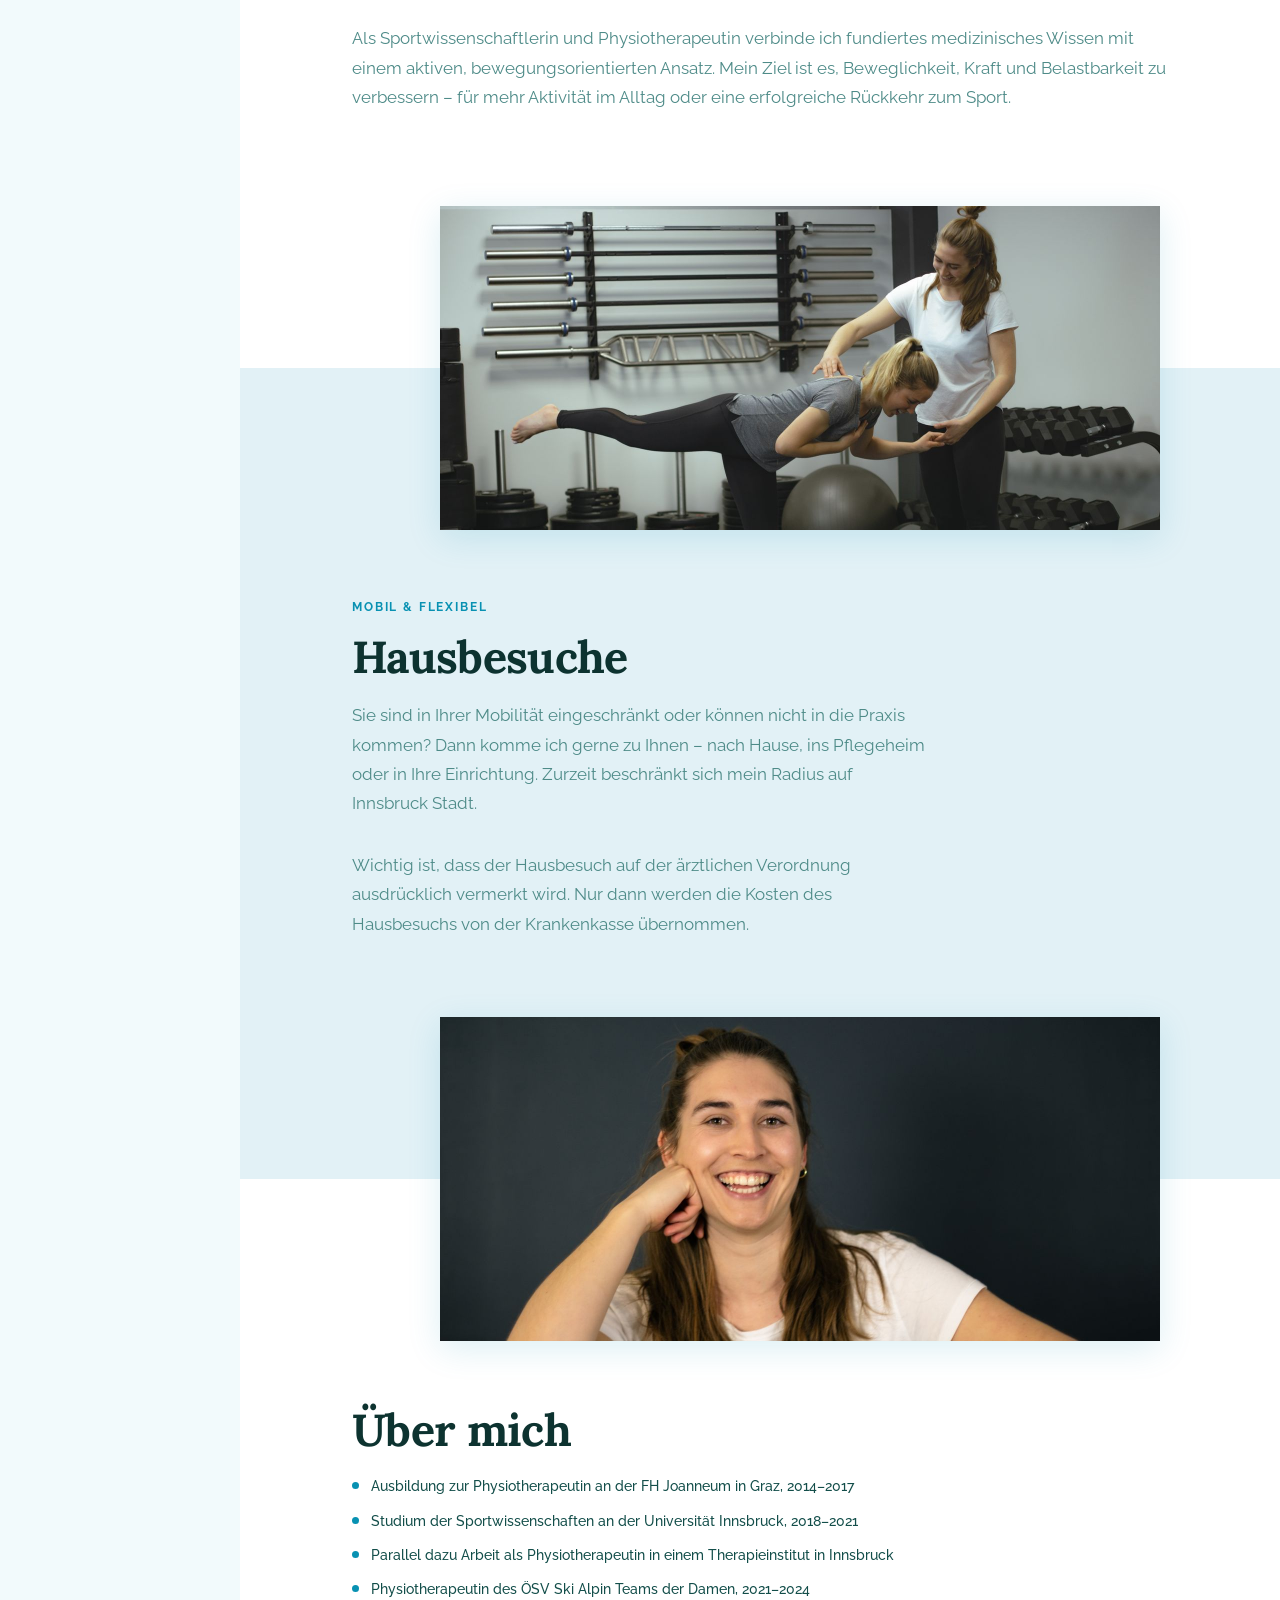
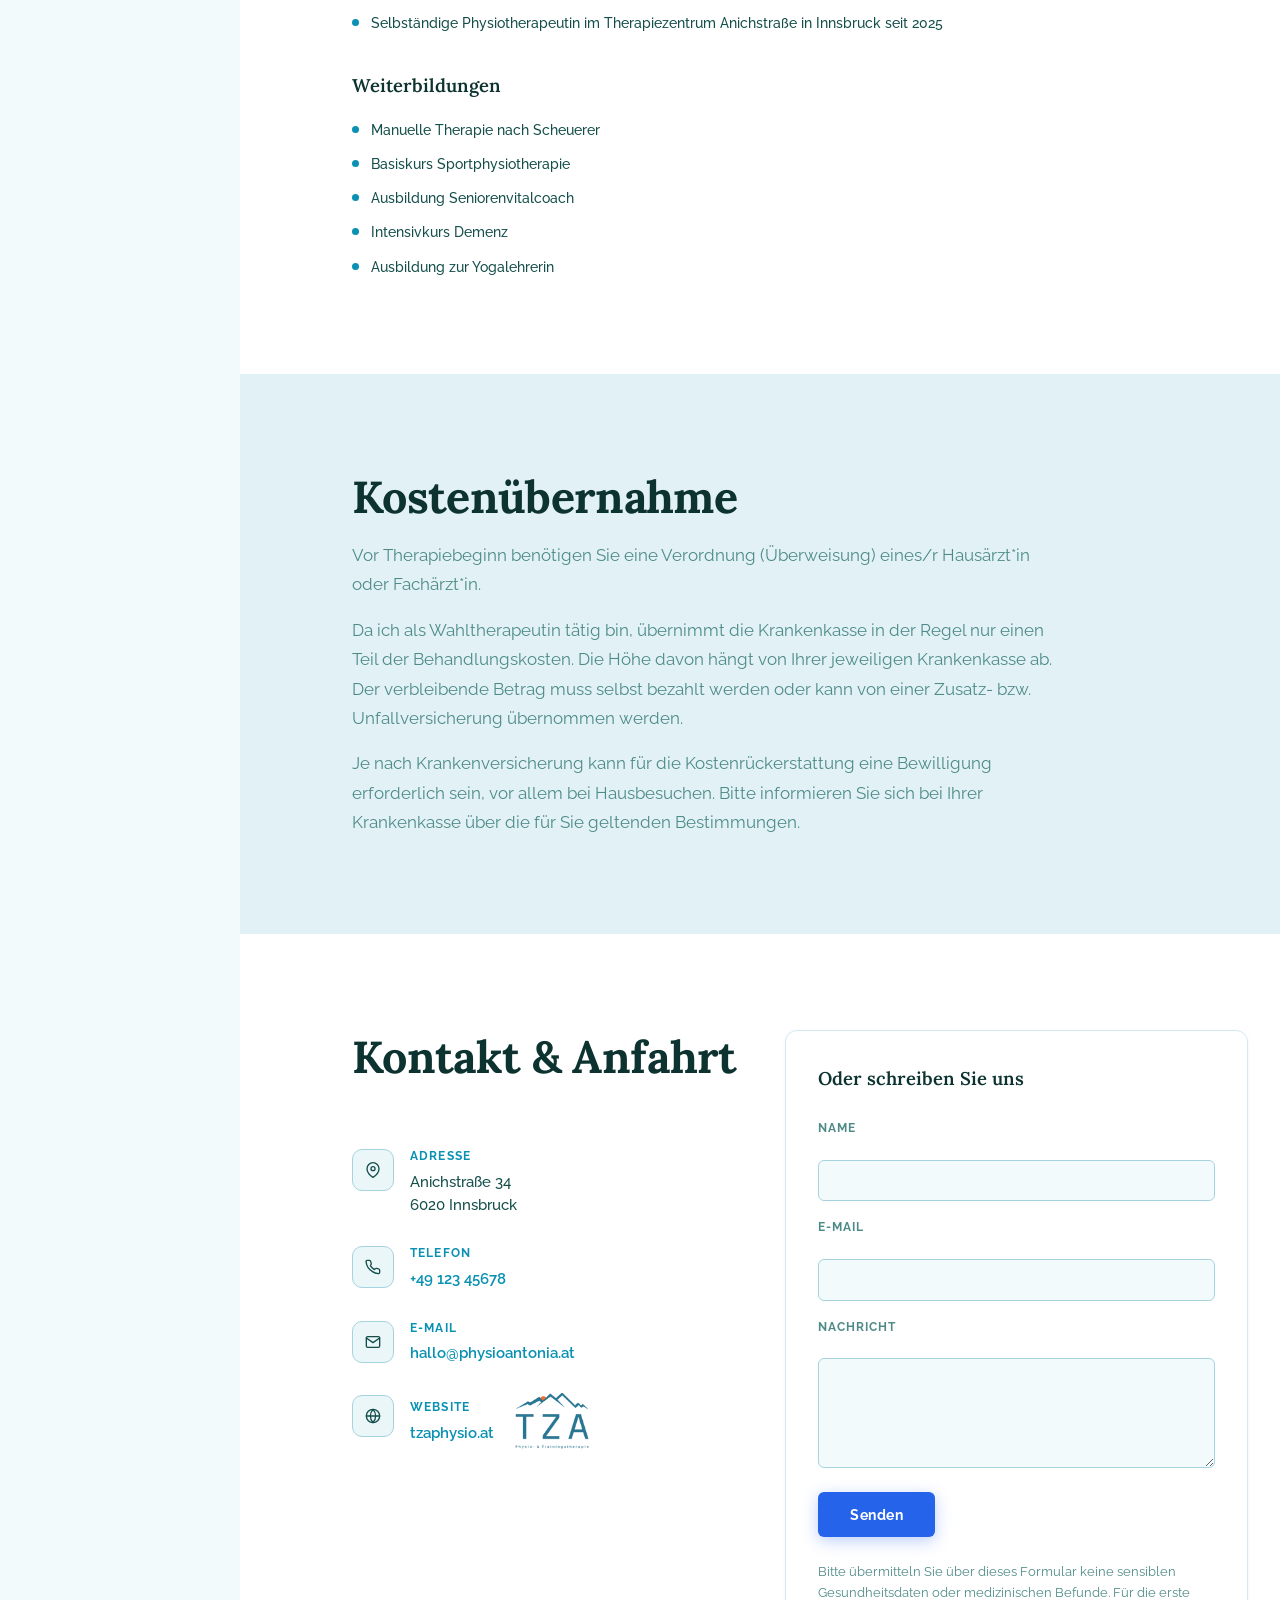
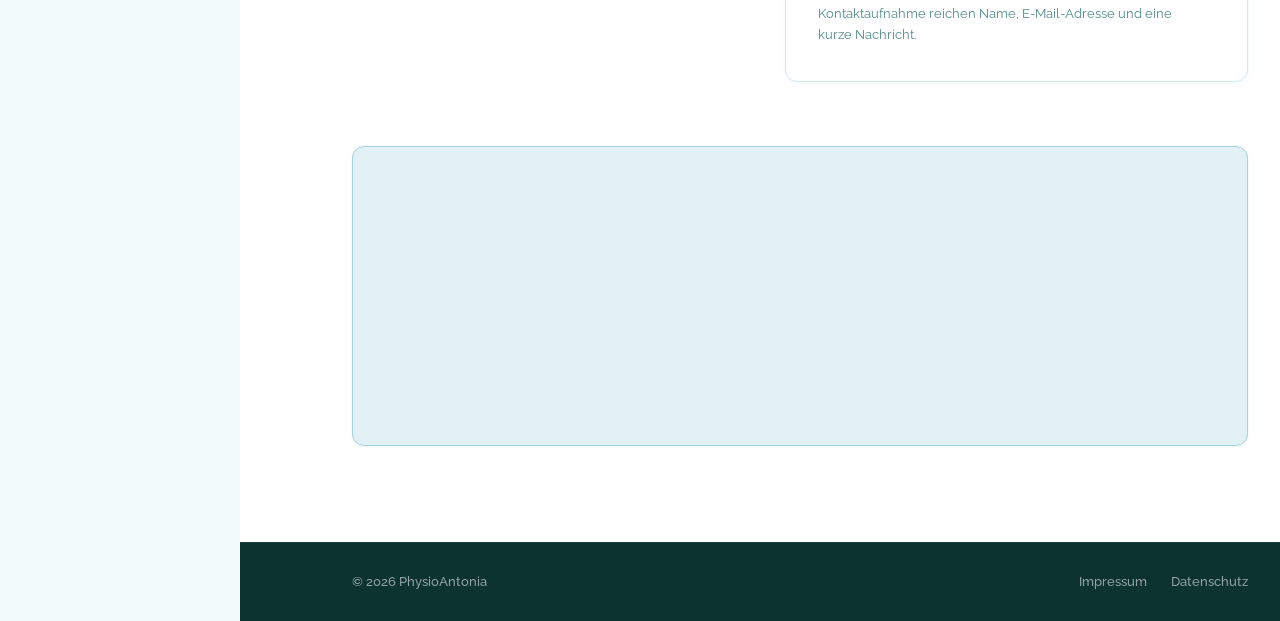
==== commit 91f4dfbd: "Merge remote-tracking branch 'origin/master' into claude/logo-wiedererkennungswert-d0zx2u" ====
--- a/index.html
+++ b/index.html
@@ -104,8 +104,8 @@
           <p class="section__sub" data-de="Sie sind in Ihrer Mobilität eingeschränkt oder können nicht in die Praxis kommen? Dann komme ich gerne zu Ihnen – nach Hause, ins Pflegeheim oder in Ihre Einrichtung. Zurzeit beschränkt sich mein Radius auf Innsbruck Stadt." data-en="Limited mobility, or unable to come to the practice? Then I will gladly come to you – at home, in a care home or in your facility. At the moment I cover the city of Innsbruck.">Sie sind in Ihrer Mobilität eingeschränkt oder können nicht in die Praxis kommen? Dann komme ich gerne zu Ihnen – nach Hause, ins Pflegeheim oder in Ihre Einrichtung. Zurzeit beschränkt sich mein Radius auf Innsbruck Stadt.</p>
           <p class="section__sub" data-de="Wichtig ist, dass der Hausbesuch auf der ärztlichen Verordnung ausdrücklich vermerkt wird. Nur dann werden die Kosten des Hausbesuchs von der Krankenkasse übernommen." data-en="It is important that the home visit is explicitly noted on the doctor's prescription. Only then will the health insurance cover the costs of the home visit.">Wichtig ist, dass der Hausbesuch auf der ärztlichen Verordnung ausdrücklich vermerkt wird. Nur dann werden die Kosten des Hausbesuchs von der Krankenkasse übernommen.</p>
         </div>
-        <div class="housecalls__panel" aria-hidden="true">
-          <svg width="80" height="80" viewBox="0 0 24 24" fill="none" stroke="rgba(255,255,255,0.6)" stroke-width="1.2" stroke-linecap="round" stroke-linejoin="round"><path d="M3 9l9-7 9 7v11a2 2 0 0 1-2 2H5a2 2 0 0 1-2-2z"/><polyline points="9 22 9 12 15 12 15 22"/></svg>
+        <div class="housecalls__panel">
+          <img src="img/hausbesuche.jpg" alt="Antonia begleitet eine Patientin bei einer Balance-Übung" width="1440" height="648" loading="lazy" />
         </div>
       </div>
     </div>
@@ -116,8 +116,8 @@
     <div class="container">
       <div class="about">
         <div class="about__image">
-          <div class="about__photo-placeholder" aria-label="Foto Therapeutin/Therapeut">
-            <svg width="80" height="80" viewBox="0 0 24 24" fill="none" stroke="rgba(255,255,255,0.6)" stroke-width="1.2" stroke-linecap="round" stroke-linejoin="round" aria-hidden="true"><path d="M20 21v-2a4 4 0 0 0-4-4H8a4 4 0 0 0-4 4v2"/><circle cx="12" cy="7" r="4"/></svg>
+          <div class="about__photo-placeholder">
+            <img src="img/antonia.jpg" alt="Porträt von Antonia" width="1440" height="648" loading="lazy" />
           </div>
         </div>
         <div class="about__text">
@@ -192,9 +192,14 @@
             <div class="contact-info__icon-wrap" aria-hidden="true">
               <svg width="16" height="16" viewBox="0 0 24 24" fill="none" stroke="currentColor" stroke-width="2" stroke-linecap="round" stroke-linejoin="round"><circle cx="12" cy="12" r="10"/><line x1="2" y1="12" x2="22" y2="12"/><path d="M12 2a15.3 15.3 0 0 1 4 10 15.3 15.3 0 0 1-4 10 15.3 15.3 0 0 1-4-10 15.3 15.3 0 0 1 4-10z"/></svg>
             </div>
-            <div>
-              <strong data-de="Website" data-en="Website">Website</strong>
-              <p><a href="https://www.tzaphysio.at/" target="_blank" rel="noopener">tzaphysio.at</a></p>
+            <div class="contact-info__website">
+              <div>
+                <strong data-de="Website" data-en="Website">Website</strong>
+                <p><a href="https://www.tzaphysio.at/" target="_blank" rel="noopener">tzaphysio.at</a></p>
+              </div>
+              <a class="contact-info__logo" href="https://www.tzaphysio.at/" target="_blank" rel="noopener" aria-label="TZA Physio">
+                <img src="img/tza-logo.png" alt="TZA Physio Logo" height="56" loading="lazy" onerror="this.parentNode.hidden = true" />
+              </a>
             </div>
           </div>
           </div>
--- a/style.css
+++ b/style.css
@@ -267,6 +267,7 @@
   width: 100%;
   height: auto;
   object-fit: cover;
+  object-position: center top;
   box-shadow: 0 8px 32px rgba(0,0,0,0.15);
 }
 .hero__title {
@@ -348,15 +349,10 @@
   top: 0;
   transform: translate(-50%, -50%);
 }
-.about__photo-placeholder::after {
-  content: '';
-  position: absolute;
-  bottom: -30px;
-  right: -30px;
-  width: 160px;
-  height: 160px;
-  border-radius: 50%;
-  background: rgba(255,255,255,0.06);
+.about__photo-placeholder img {
+  width: 100%;
+  height: 100%;
+  object-fit: cover;
 }
 .about__text .section__sub { margin-bottom: 2rem; }
 .about__credentials {
@@ -453,6 +449,24 @@
   transition: color var(--transition);
 }
 .contact-info__item a:hover { color: var(--clr-primary-dark); }
+.contact-info__website {
+  display: flex;
+  align-items: center;
+  gap: 1.25rem;
+}
+.contact-info__logo {
+  display: inline-block;
+  flex-shrink: 0;
+  transition: opacity 200ms var(--ease-out);
+}
+.contact-info__logo:hover { opacity: 0.8; }
+.contact-info__logo[hidden] { display: none; }
+.contact-info__logo img {
+  display: block;
+  height: 56px;
+  width: auto;
+  object-fit: contain;
+}
 
 /* ===== FORM ===== */
 .contact-form-wrap {
@@ -638,15 +652,10 @@
   top: 0;
   transform: translate(-50%, -50%);
 }
-.housecalls__panel::after {
-  content: '';
-  position: absolute;
-  bottom: -30px;
-  right: -30px;
-  width: 160px;
-  height: 160px;
-  border-radius: 50%;
-  background: rgba(255,255,255,0.06);
+.housecalls__panel img {
+  width: 100%;
+  height: 100%;
+  object-fit: cover;
 }
 
 /* center the divider panels on the left-aligned container */
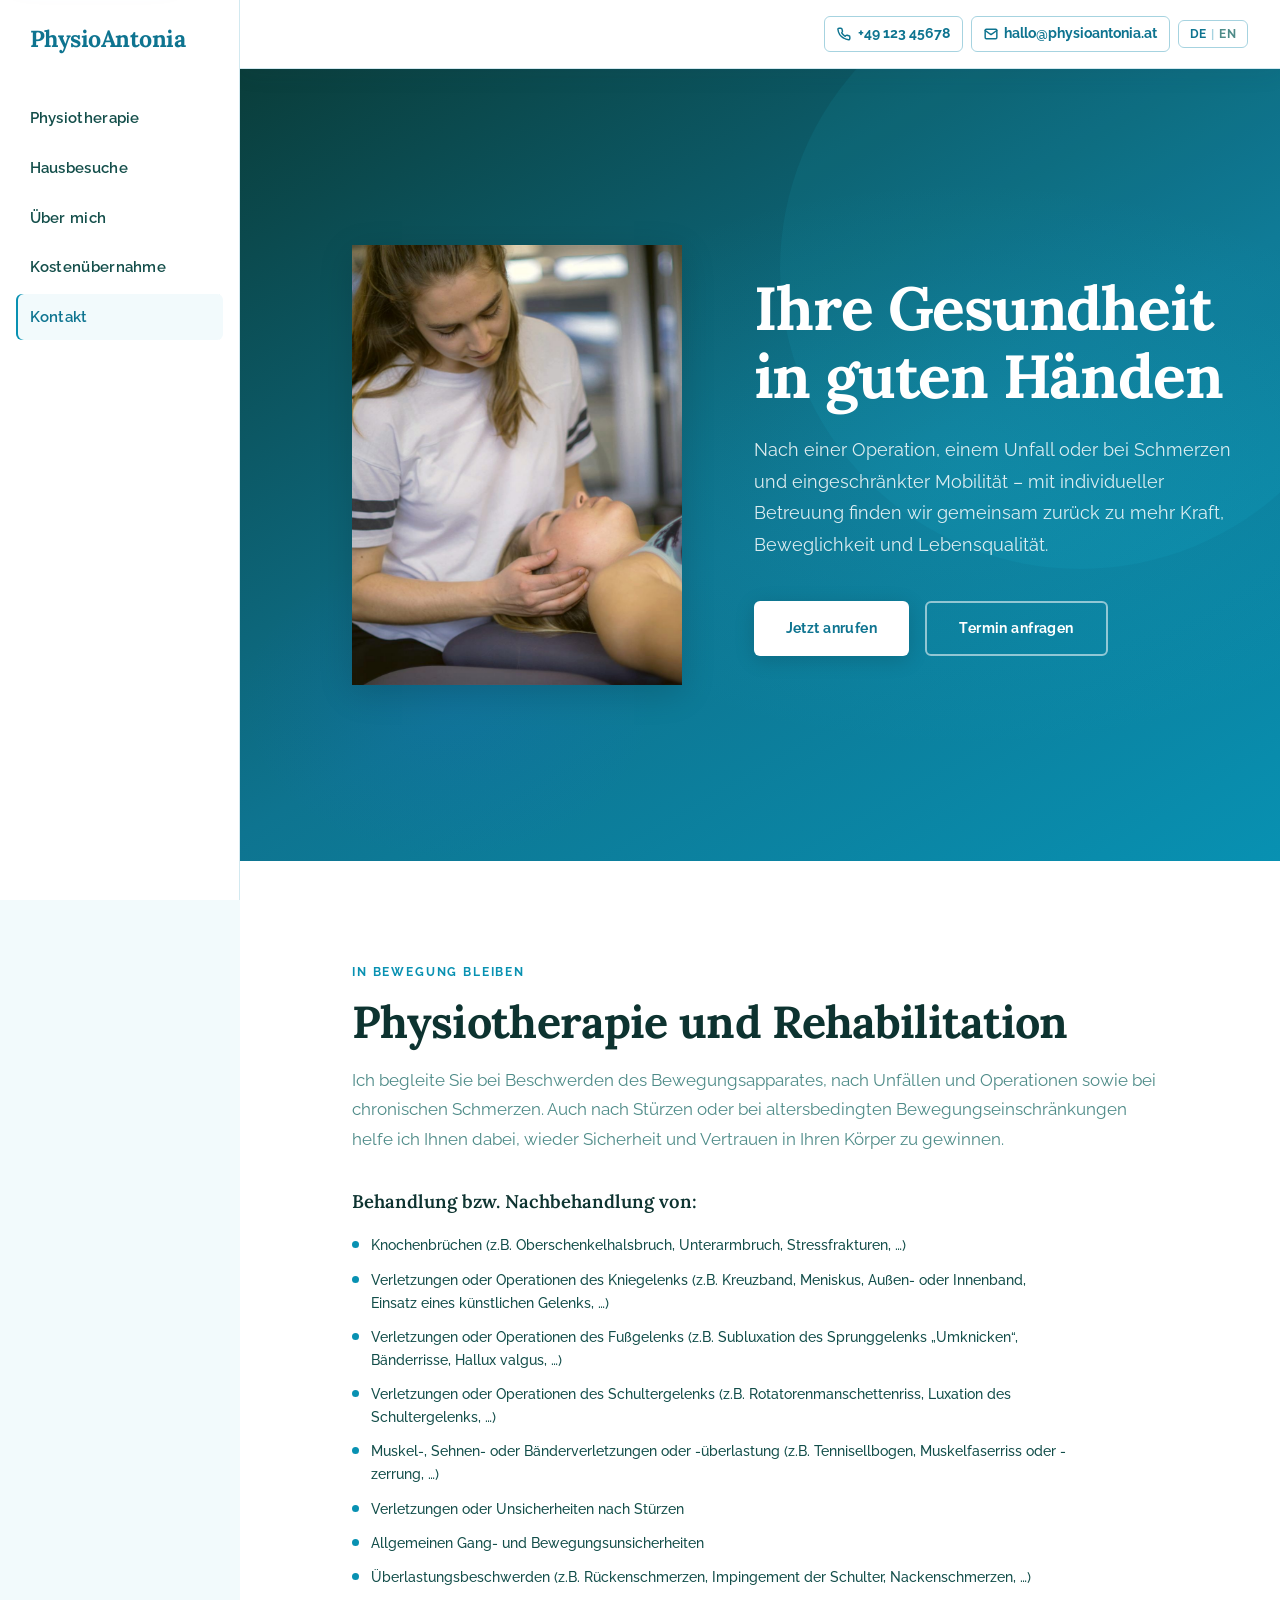
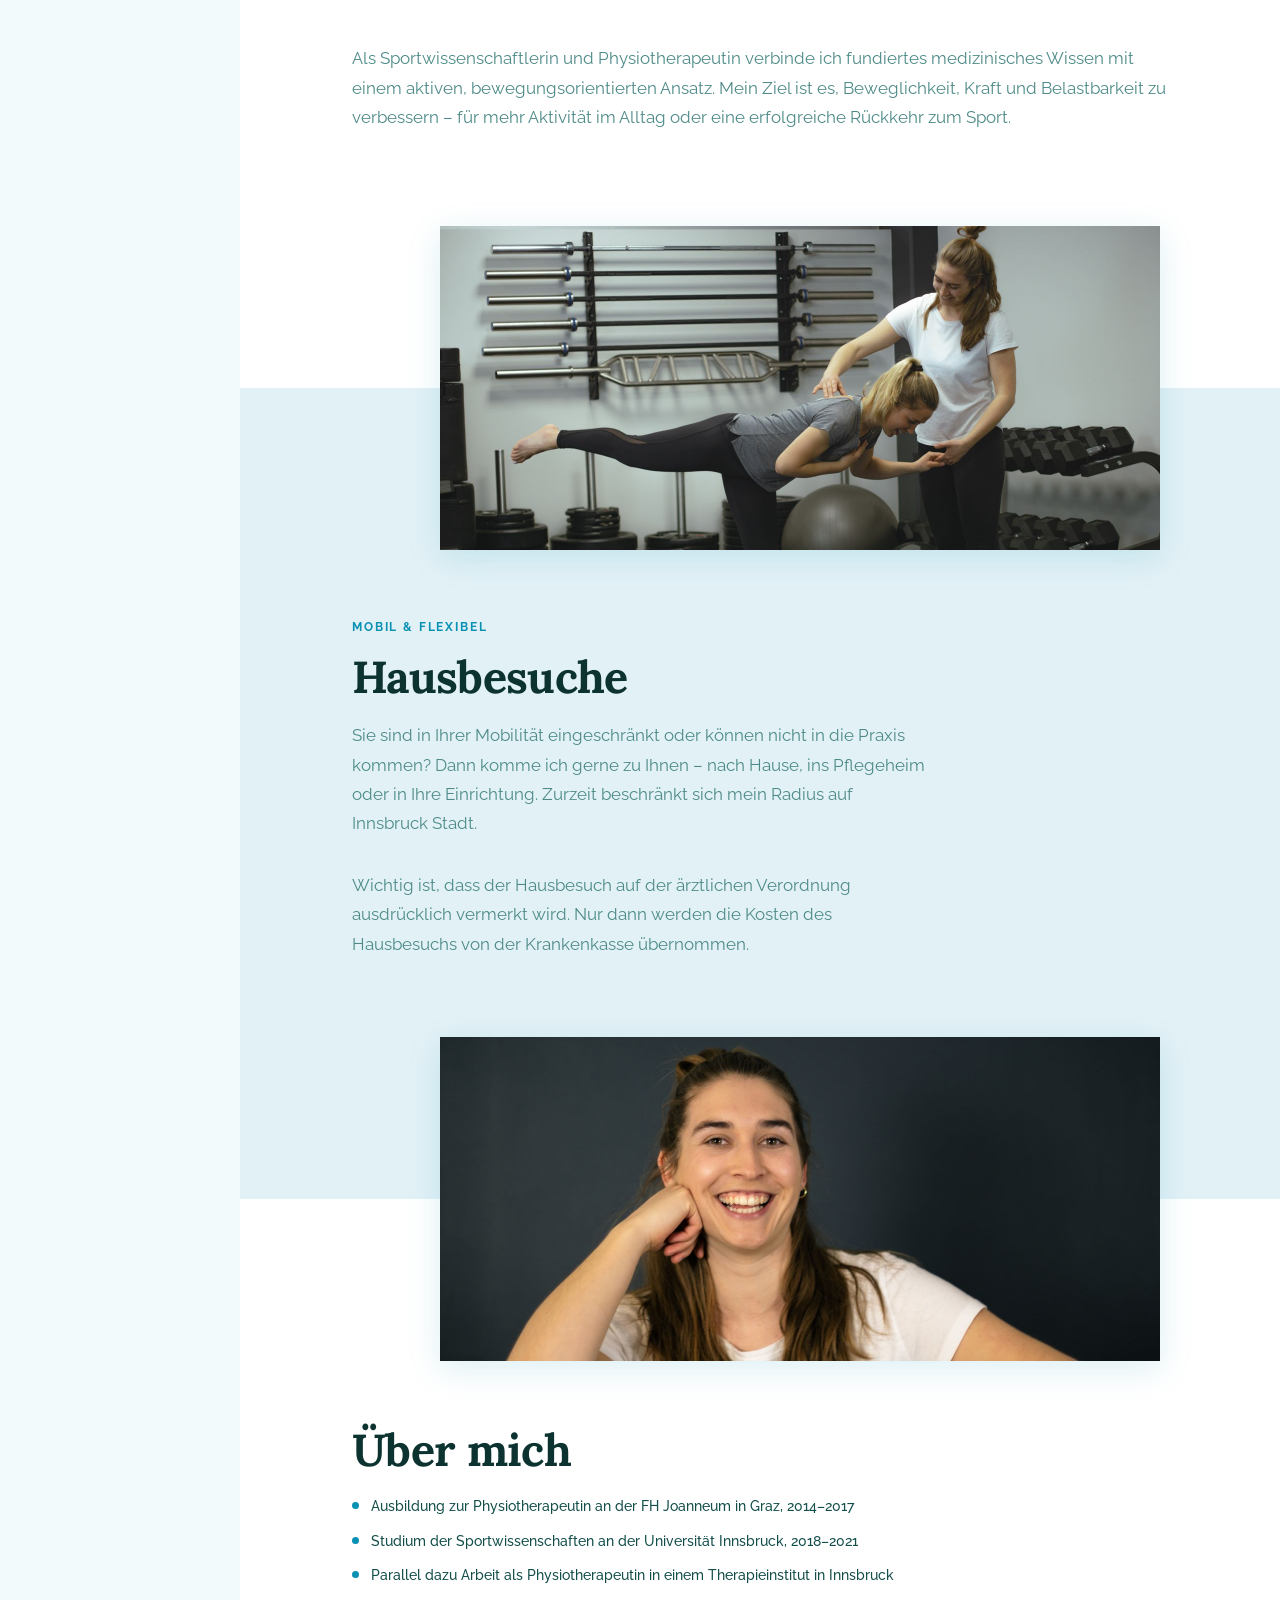
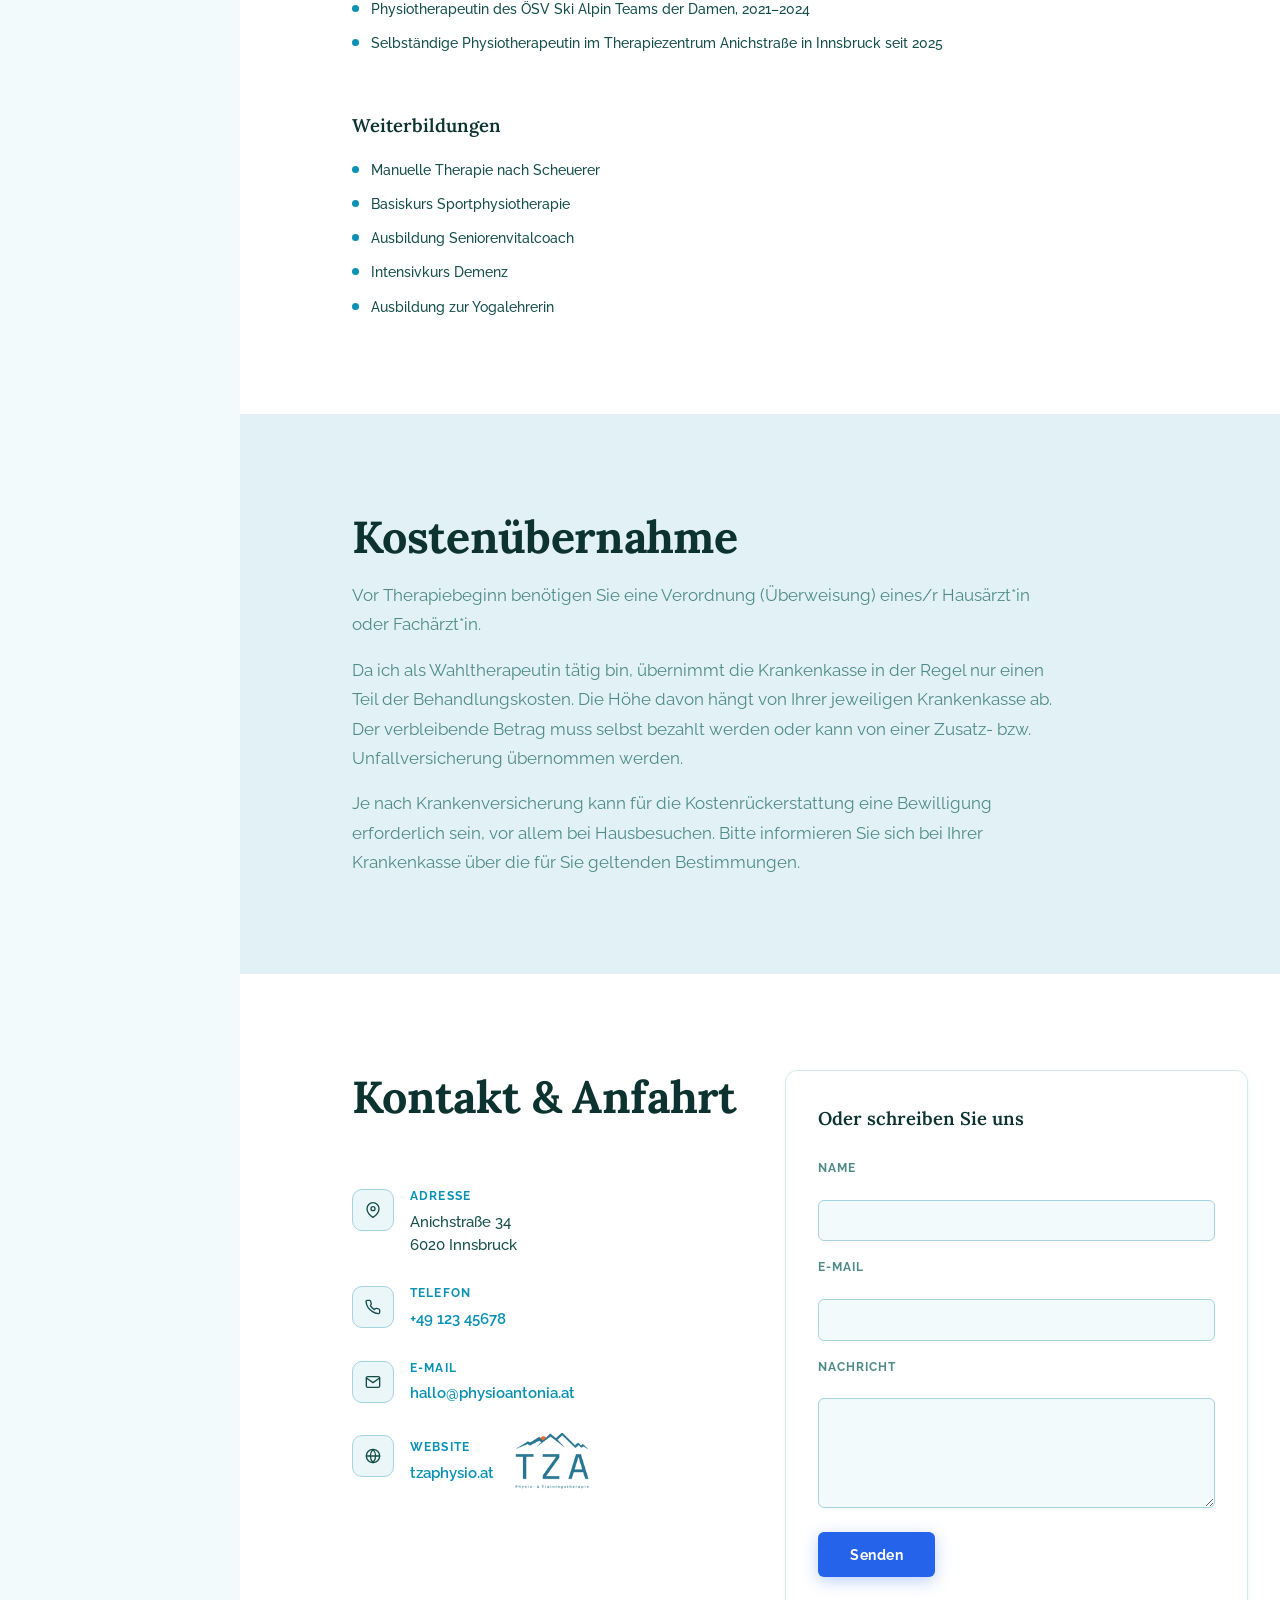
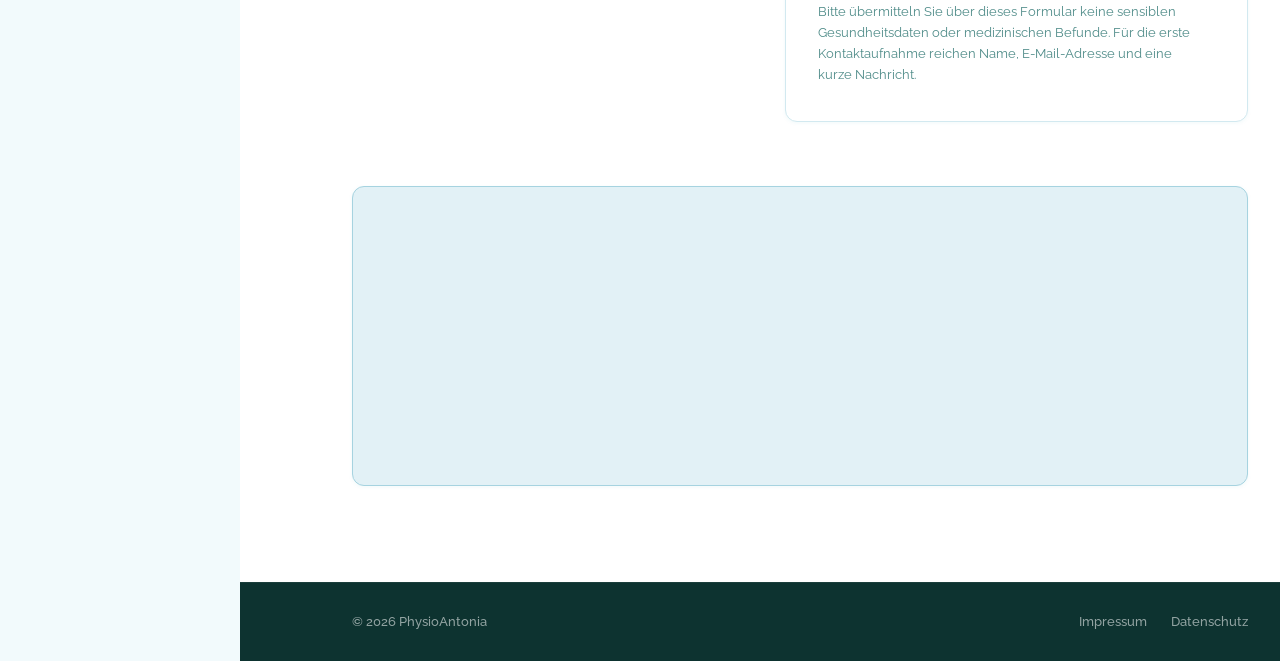
==== commit c19e6550: "Über mich nav link scrolls to Antonia's photo instead of the heading The link now targets the divide" ====
--- a/index.html
+++ b/index.html
@@ -20,7 +20,7 @@
     <nav class="sidebar__nav" aria-label="Hauptnavigation">
       <a href="#leistungen-eyebrow" class="nav__link" data-de="Physiotherapie" data-en="Physiotherapy">Physiotherapie</a>
       <a href="#hausbesuche-eyebrow" class="nav__link" data-de="Hausbesuche" data-en="Home visits">Hausbesuche</a>
-      <a href="#ueber-uns-title" class="nav__link" data-de="Über mich" data-en="About me">Über mich</a>
+      <a href="#ueber-uns-photo" class="nav__link" data-de="Über mich" data-en="About me">Über mich</a>
       <a href="#kosten-title" class="nav__link" data-de="Kostenübernahme" data-en="Costs">Kostenübernahme</a>
       <a href="#kontakt-title" class="nav__link" data-de="Kontakt" data-en="Contact">Kontakt</a>
     </nav>
@@ -116,7 +116,7 @@
     <div class="container">
       <div class="about">
         <div class="about__image">
-          <div class="about__photo-placeholder">
+          <div class="about__photo-placeholder" id="ueber-uns-photo">
             <img src="img/antonia.jpg" alt="Porträt von Antonia" width="1440" height="648" loading="lazy" />
           </div>
         </div>
--- a/style.css
+++ b/style.css
@@ -349,6 +349,8 @@
   top: 0;
   transform: translate(-50%, -50%);
 }
+/* nav target for "Über mich": land on Antonia's photo, not the heading below it */
+.about__photo-placeholder { scroll-margin-top: 6rem; }
 .about__photo-placeholder img {
   width: 100%;
   height: 100%;
@@ -391,7 +393,9 @@
 }
 .section__sub:has(+ .section__subhead) { margin-bottom: 2rem; }
 .section__sub + .section__subhead { margin-top: 0; }
-.section__sub--after-list { margin-top: 2.25rem; }
+/* extra breathing room after a bullet list, same on every breakpoint */
+.section__sub--after-list,
+.about__credentials + .section__subhead { margin-top: 3.5rem; }
 
 /* ===== KOSTENÜBERNAHME ===== */
 #kosten .section__sub { max-width: 720px; margin-bottom: 1rem; }
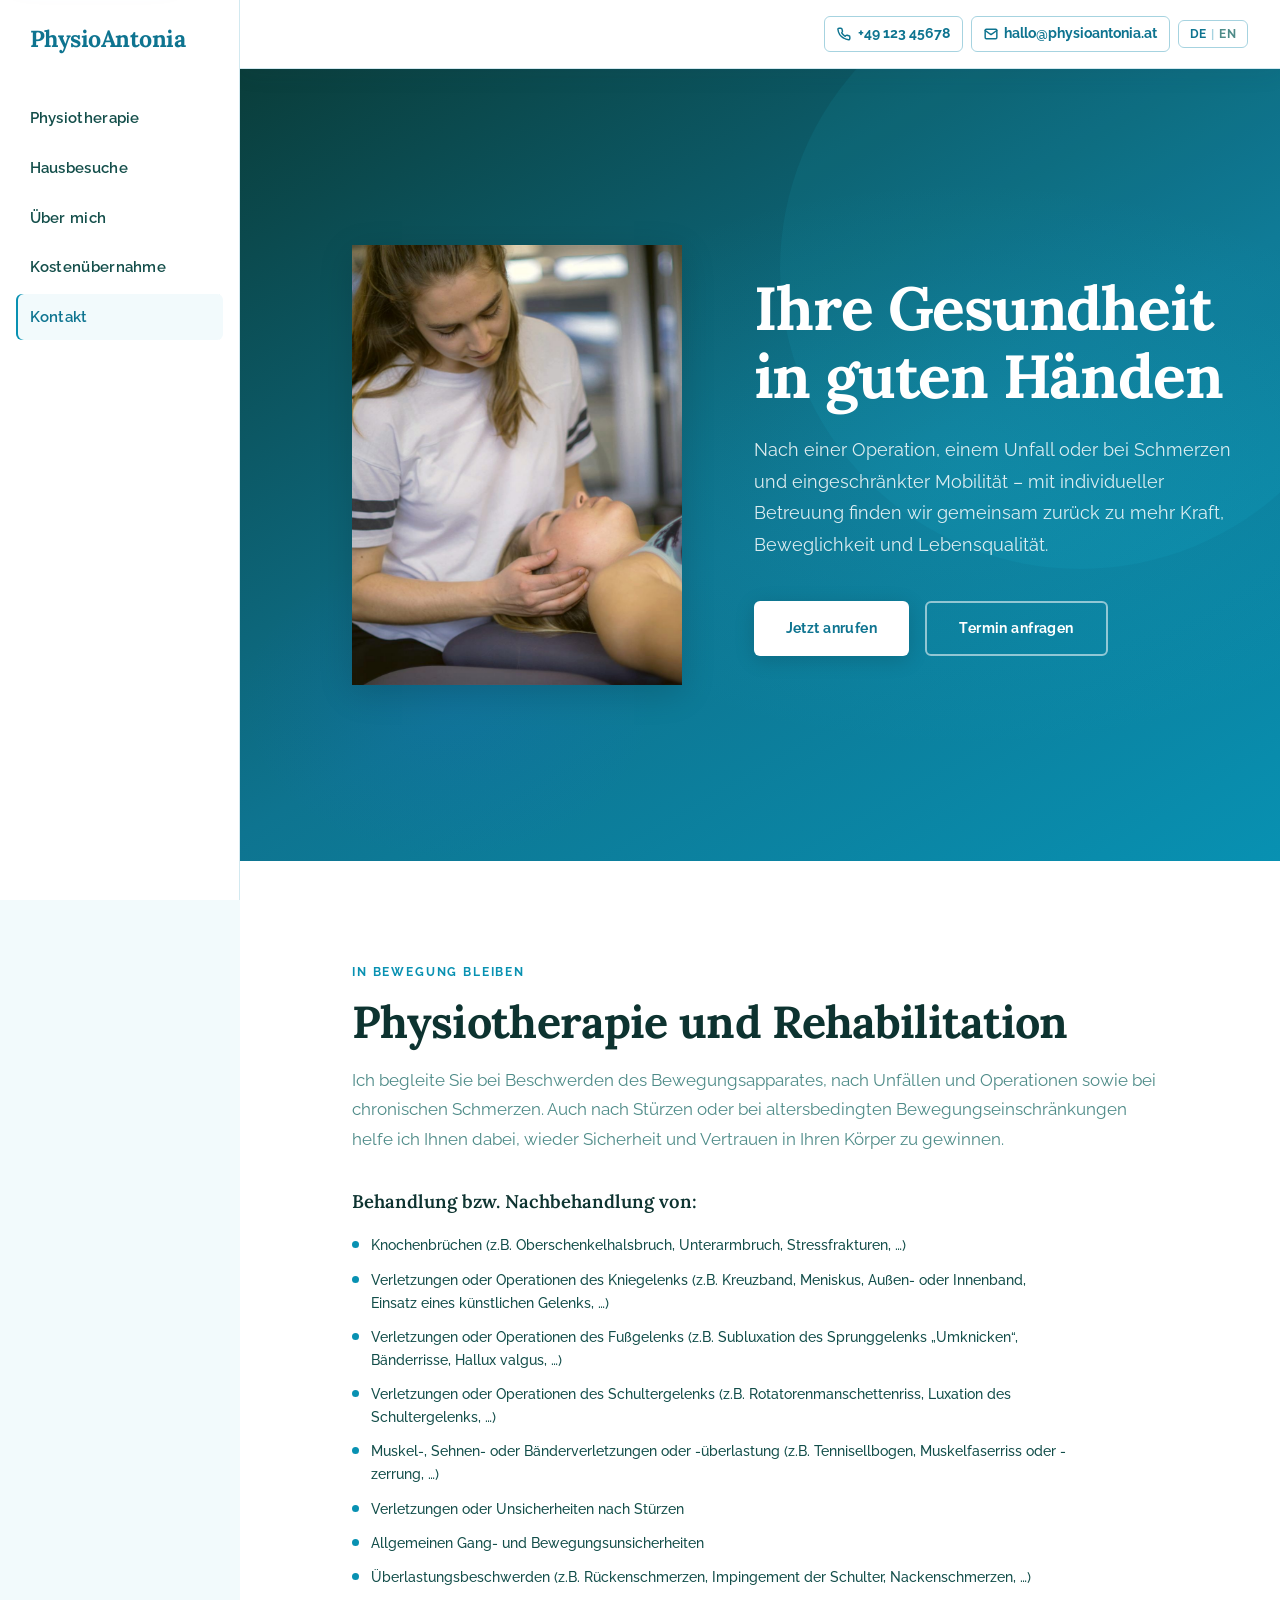
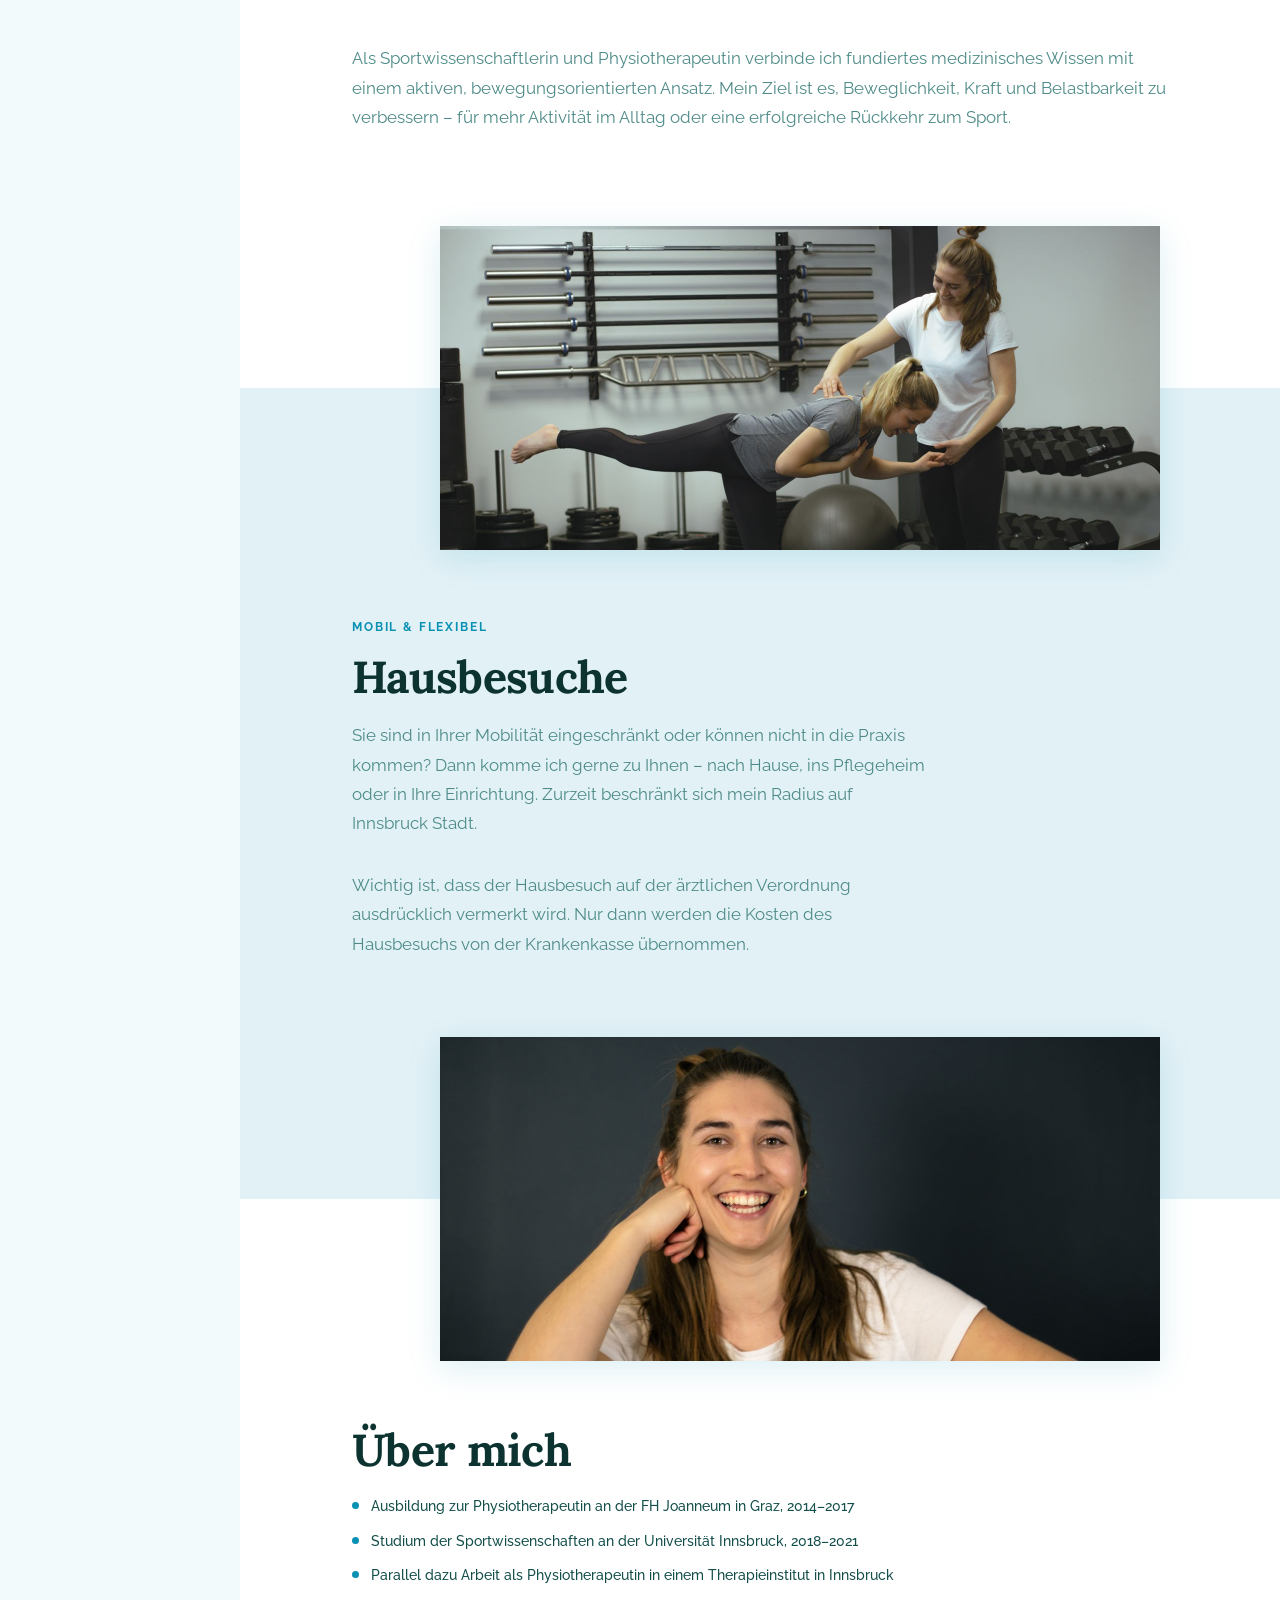
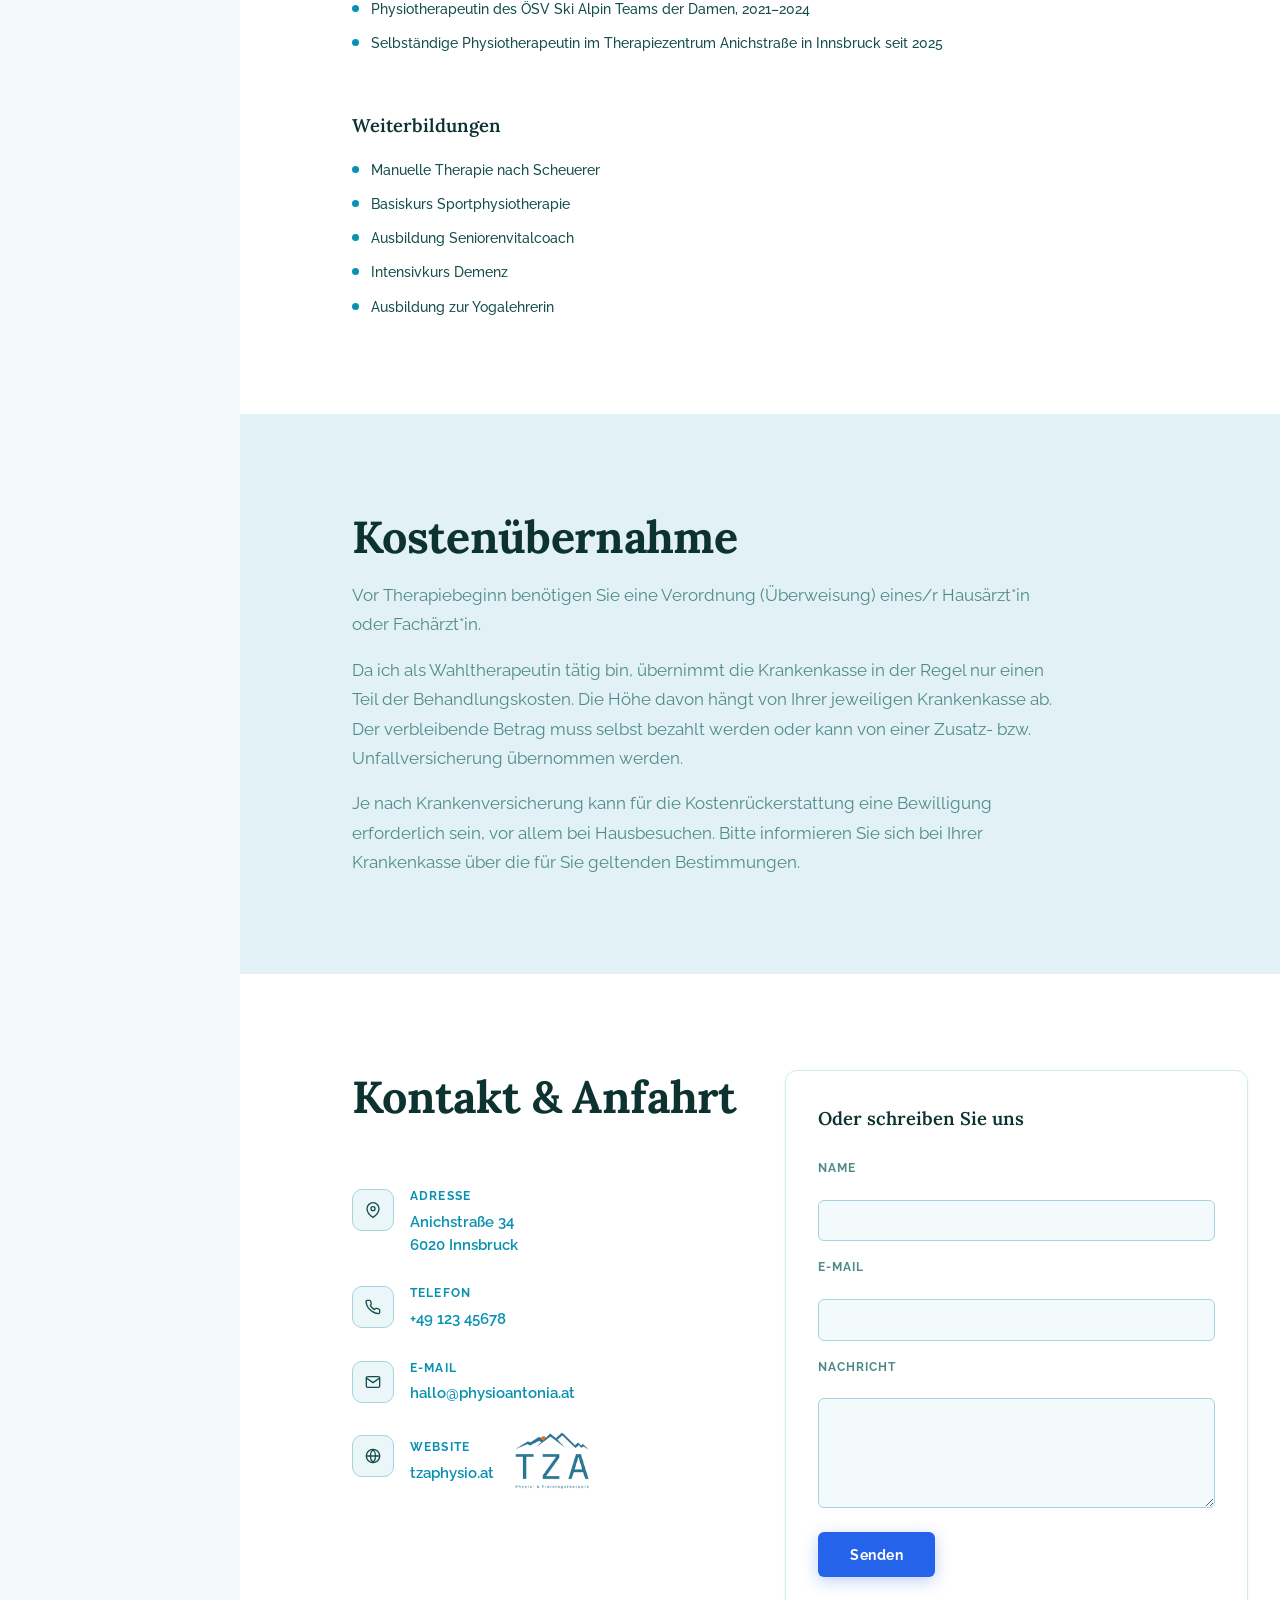
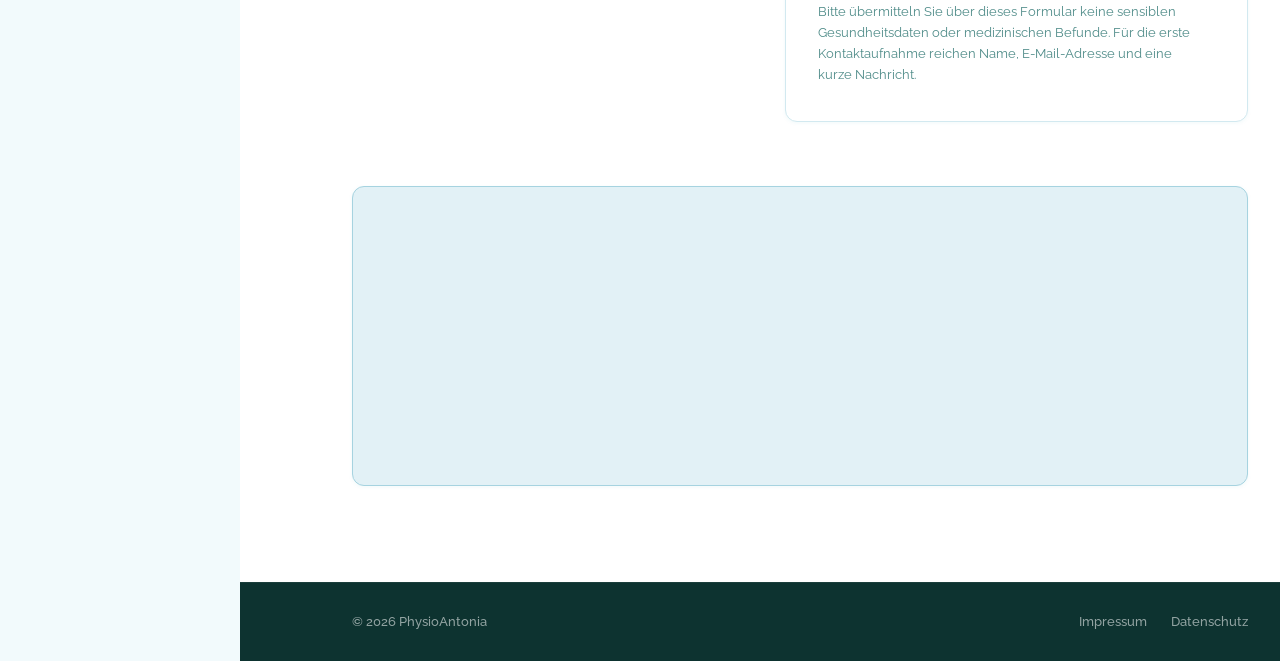
==== commit 9a7df410: "Link the contact address to Google Maps Universal maps URL: opens the Maps app on phones, Google Map" ====
--- a/index.html
+++ b/index.html
@@ -167,7 +167,7 @@
             </div>
             <div>
               <strong data-de="Adresse" data-en="Address">Adresse</strong>
-              <p>Anichstraße 34<br />6020 Innsbruck</p>
+              <p><a href="https://www.google.com/maps/search/?api=1&amp;query=Anichstra%C3%9Fe%2034%2C%206020%20Innsbruck" target="_blank" rel="noopener">Anichstraße 34<br />6020 Innsbruck</a></p>
             </div>
           </div>
           <div class="contact-info__item">
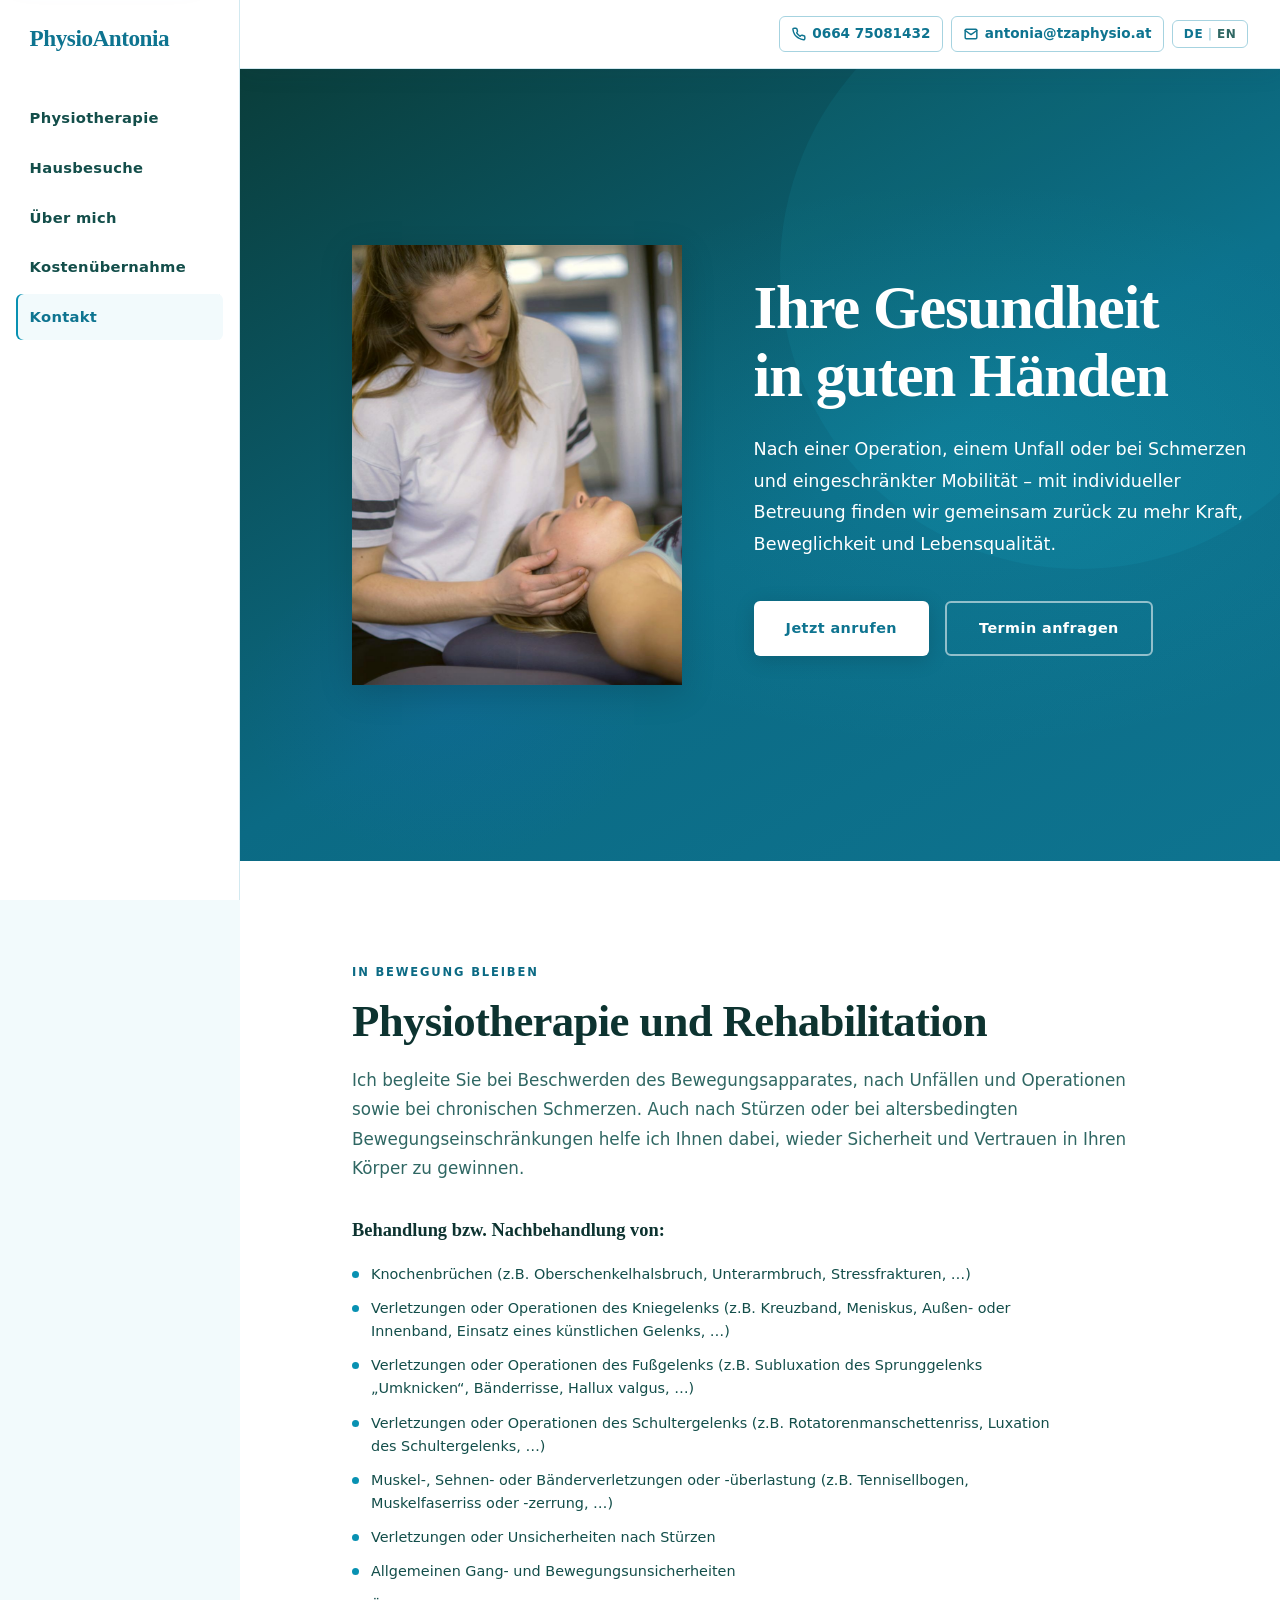
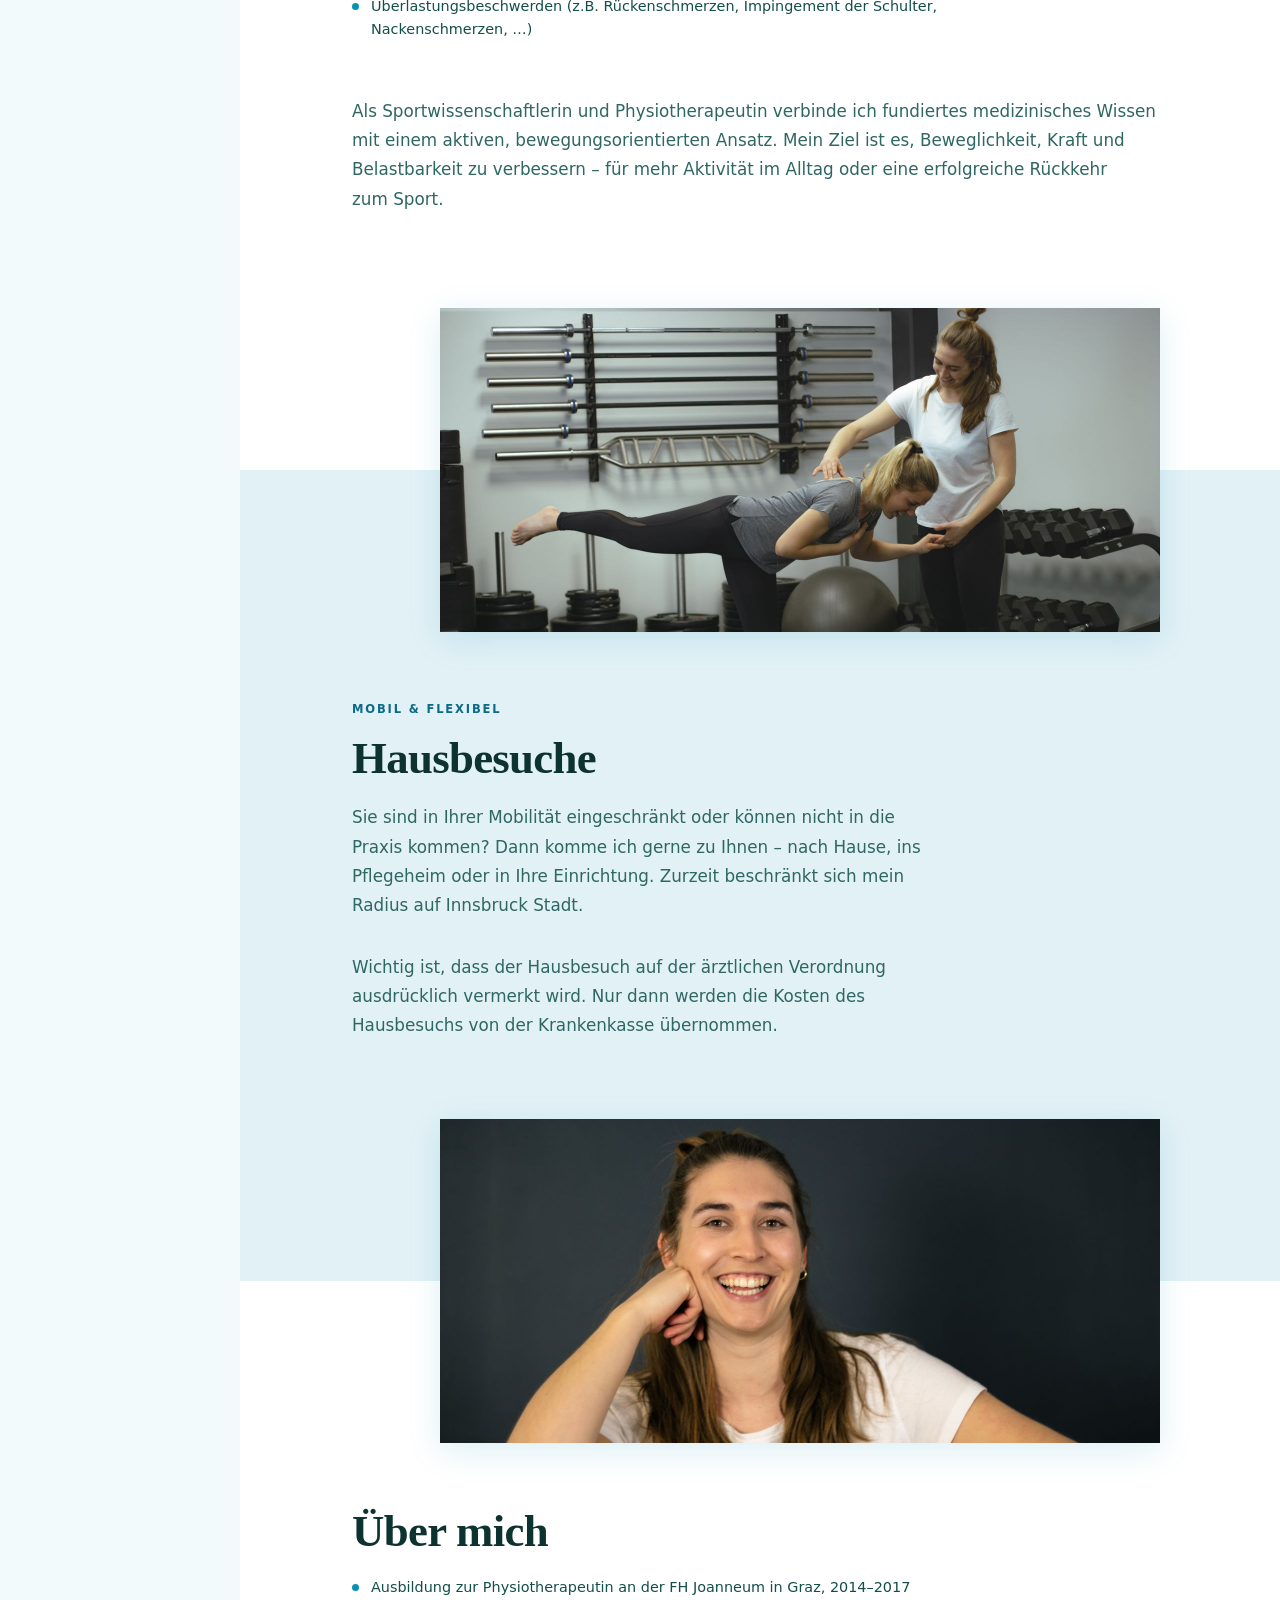
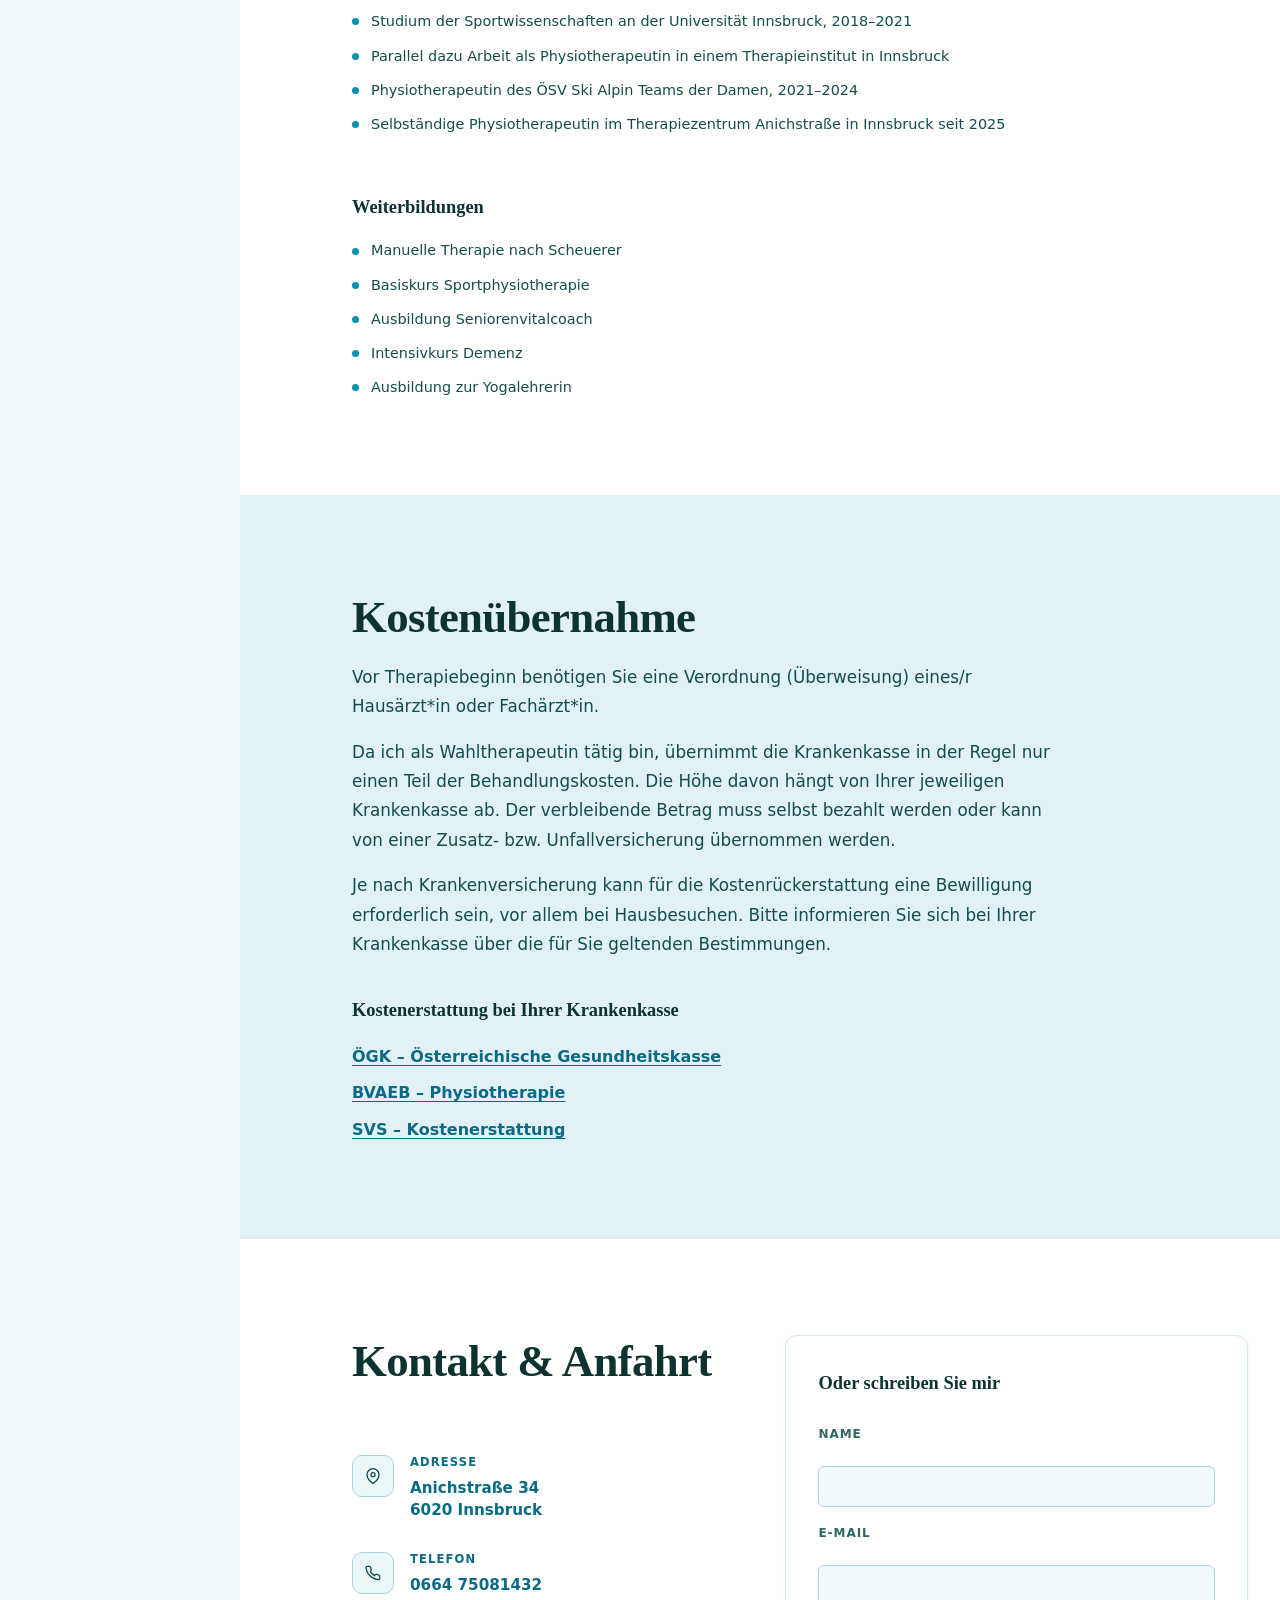
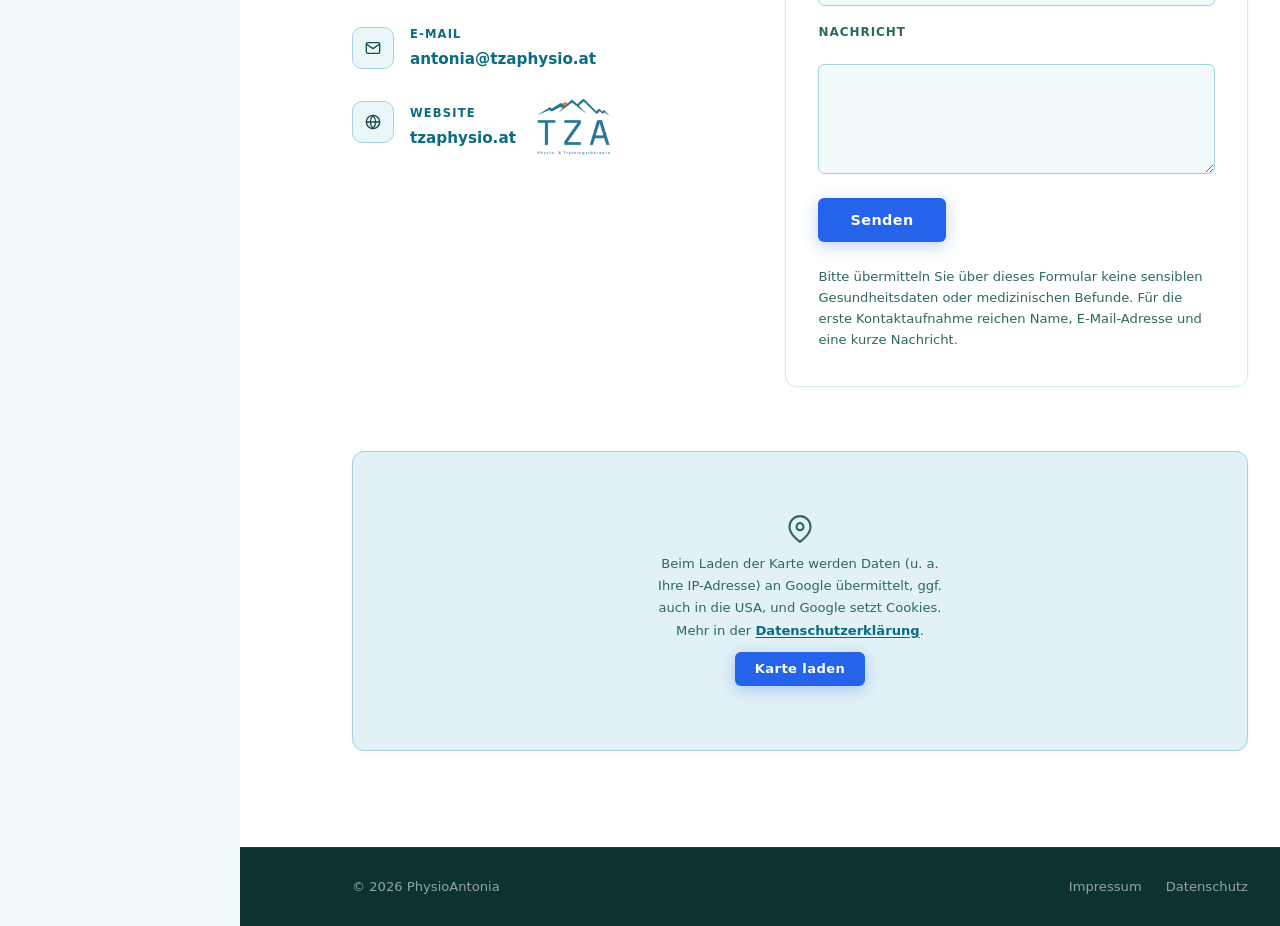
==== commit 47e9f612: "Merge 4c0503535c6048e41c4dd1c25033ec9394ead7d0 into 1dfc802ae84f3c7b26624c1b8e33f8ea163f3689" ====
--- a/index.html
+++ b/index.html
@@ -5,10 +5,7 @@
   <meta name="viewport" content="width=device-width, initial-scale=1.0" />
   <meta name="description" content="PhysioAntonia – Physiotherapie, Rehabilitation und Hausbesuche in Innsbruck" />
   <title>PhysioAntonia</title>
-  <link rel="preconnect" href="https://fonts.googleapis.com" />
-  <link rel="preconnect" href="https://fonts.gstatic.com" crossorigin />
-  <link href="https://fonts.googleapis.com/css2?family=Lora:wght@400;500;600;700&family=Raleway:wght@300;400;500;600;700&display=swap" rel="stylesheet" />
-  <link rel="stylesheet" href="style.css" />
+  <link rel="stylesheet" href="style.css?v=3" />
 </head>
 <body>
 
@@ -35,13 +32,13 @@
       <a href="#top" class="logo logo--mobile">PhysioAntonia</a>
 
       <div class="header__actions">
-        <a href="tel:+4912345678" class="header__phone">
+        <a href="tel:+4366475081432" class="header__phone">
           <svg width="14" height="14" viewBox="0 0 24 24" fill="none" stroke="currentColor" stroke-width="2.5" stroke-linecap="round" stroke-linejoin="round" aria-hidden="true"><path d="M22 16.92v3a2 2 0 0 1-2.18 2 19.79 19.79 0 0 1-8.63-3.07A19.5 19.5 0 0 1 4.69 13a19.79 19.79 0 0 1-3.07-8.67A2 2 0 0 1 3.6 2h3a2 2 0 0 1 2 1.72c.127.96.361 1.903.7 2.81a2 2 0 0 1-.45 2.11L8.09 9.91a16 16 0 0 0 6 6l1.27-1.27a2 2 0 0 1 2.11-.45c.907.339 1.85.573 2.81.7A2 2 0 0 1 22 16.92z"/></svg>
-          +49 123 45678
+          0664 75081432
         </a>
-        <a href="mailto:hallo@physioantonia.at" class="header__email">
+        <a href="mailto:antonia@tzaphysio.at" class="header__email">
           <svg width="14" height="14" viewBox="0 0 24 24" fill="none" stroke="currentColor" stroke-width="2.5" stroke-linecap="round" stroke-linejoin="round" aria-hidden="true"><path d="M4 4h16c1.1 0 2 .9 2 2v12c0 1.1-.9 2-2 2H4c-1.1 0-2-.9-2-2V6c0-1.1.9-2 2-2z"/><polyline points="22,6 12,13 2,6"/></svg>
-          <span class="header__email-text">hallo@physioantonia.at</span>
+          <span class="header__email-text">antonia@tzaphysio.at</span>
         </a>
         <button class="lang-toggle" id="langToggle" aria-label="Toggle language">
           <span class="lang-toggle__active" id="langLabel">DE</span>
@@ -65,7 +62,7 @@
         <h1 class="hero__title" data-de="Ihre Gesundheit in guten Händen" data-en="Your health in good hands">Ihre Gesundheit in guten Händen</h1>
         <p class="hero__sub" data-de="Nach einer Operation, einem Unfall oder bei Schmerzen und eingeschränkter Mobilität – mit individueller Betreuung finden wir gemeinsam zurück zu mehr Kraft, Beweglichkeit und Lebensqualität." data-en="After surgery or an accident, or with pain and limited mobility – with individual care, together we find our way back to more strength, mobility and quality of life.">Nach einer Operation, einem Unfall oder bei Schmerzen und eingeschränkter Mobilität – mit individueller Betreuung finden wir gemeinsam zurück zu mehr Kraft, Beweglichkeit und Lebensqualität.</p>
         <div class="hero__ctas">
-          <a href="tel:+4912345678" class="btn btn--primary" data-de="Jetzt anrufen" data-en="Call now">Jetzt anrufen</a>
+          <a href="tel:+4366475081432" class="btn btn--primary" data-de="Jetzt anrufen" data-en="Call now">Jetzt anrufen</a>
           <a href="#contactForm" class="btn btn--ghost" data-de="Termin anfragen" data-en="Request appointment">Termin anfragen</a>
         </div>
       </div>
@@ -116,7 +113,8 @@
     <div class="container">
       <div class="about">
         <div class="about__image">
-          <div class="about__photo-placeholder" id="ueber-uns-photo">
+          <span class="about__anchor" id="ueber-uns-photo" aria-hidden="true"></span>
+          <div class="about__photo-placeholder">
             <img src="img/antonia.jpg" alt="Porträt von Antonia" width="1440" height="648" loading="lazy" />
           </div>
         </div>
@@ -149,6 +147,11 @@
       <p class="section__sub" data-de="Vor Therapiebeginn benötigen Sie eine Verordnung (Überweisung) eines/r Hausärzt*in oder Fachärzt*in." data-en="Before therapy begins, you need a prescription (referral) from a general practitioner or specialist.">Vor Therapiebeginn benötigen Sie eine Verordnung (Überweisung) eines/r Hausärzt*in oder Fachärzt*in.</p>
       <p class="section__sub" data-de="Da ich als Wahltherapeutin tätig bin, übernimmt die Krankenkasse in der Regel nur einen Teil der Behandlungskosten. Die Höhe davon hängt von Ihrer jeweiligen Krankenkasse ab. Der verbleibende Betrag muss selbst bezahlt werden oder kann von einer Zusatz- bzw. Unfallversicherung übernommen werden." data-en="As I work as an elective (non-contracted) therapist, health insurance usually covers only part of the treatment costs. The amount depends on your health insurance provider. The remaining amount must be paid privately or may be covered by supplementary or accident insurance.">Da ich als Wahltherapeutin tätig bin, übernimmt die Krankenkasse in der Regel nur einen Teil der Behandlungskosten. Die Höhe davon hängt von Ihrer jeweiligen Krankenkasse ab. Der verbleibende Betrag muss selbst bezahlt werden oder kann von einer Zusatz- bzw. Unfallversicherung übernommen werden.</p>
       <p class="section__sub" data-de="Je nach Krankenversicherung kann für die Kostenrückerstattung eine Bewilligung erforderlich sein, vor allem bei Hausbesuchen. Bitte informieren Sie sich bei Ihrer Krankenkasse über die für Sie geltenden Bestimmungen." data-en="Depending on your insurance, approval may be required for reimbursement, especially for home visits. Please check with your health insurance provider which terms apply to you.">Je nach Krankenversicherung kann für die Kostenrückerstattung eine Bewilligung erforderlich sein, vor allem bei Hausbesuchen. Bitte informieren Sie sich bei Ihrer Krankenkasse über die für Sie geltenden Bestimmungen.</p>
+      <h3 class="section__subhead" data-de="Kostenerstattung bei Ihrer Krankenkasse" data-en="Reimbursement at your insurer">Kostenerstattung bei Ihrer Krankenkasse</h3>
+      <ul class="insurer-links">
+        <li><a href="https://www.gesundheitskasse.at/kostenerstattung" target="_blank" rel="noopener">ÖGK – Österreichische Gesundheitskasse</a></li>
+        <li><a href="https://www.bvaeb.at/cdscontent/?contentid=10007.840356" target="_blank" rel="noopener">BVAEB – Physiotherapie</a></li>
+        <li><a href="https://www.svs.at/cdscontent/?contentid=10007.899418&amp;portal=svsportal" target="_blank" rel="noopener">SVS – Kostenerstattung</a></li>      </ul>
     </div>
   </section>
 
@@ -176,7 +179,7 @@
             </div>
             <div>
               <strong data-de="Telefon" data-en="Phone">Telefon</strong>
-              <p><a href="tel:+4912345678">+49 123 45678</a></p>
+              <p><a href="tel:+4366475081432">0664 75081432</a></p>
             </div>
           </div>
           <div class="contact-info__item">
@@ -185,7 +188,7 @@
             </div>
             <div>
               <strong data-de="E-Mail" data-en="Email">E-Mail</strong>
-              <p><a href="mailto:hallo@physioantonia.at">hallo@physioantonia.at</a></p>
+              <p><a href="mailto:antonia@tzaphysio.at">antonia@tzaphysio.at</a></p>
             </div>
           </div>
           <div class="contact-info__item">
@@ -195,9 +198,9 @@
             <div class="contact-info__website">
               <div>
                 <strong data-de="Website" data-en="Website">Website</strong>
-                <p><a href="https://www.tzaphysio.at/" target="_blank" rel="noopener">tzaphysio.at</a></p>
+                <p><a href="https://www.tzaphysio.at/team/antonia-scheiber-" target="_blank" rel="noopener">tzaphysio.at</a></p>
               </div>
-              <a class="contact-info__logo" href="https://www.tzaphysio.at/" target="_blank" rel="noopener" aria-label="TZA Physio">
+              <a class="contact-info__logo" href="https://www.tzaphysio.at/team/antonia-scheiber-" target="_blank" rel="noopener" aria-label="TZA Physio">
                 <img src="img/tza-logo.png" alt="TZA Physio Logo" height="56" loading="lazy" onerror="this.parentNode.hidden = true" />
               </a>
             </div>
@@ -206,26 +209,48 @@
         </div>
 
         <div class="contact-form-wrap" id="contactForm">
-          <h3 class="contact-form-wrap__title" data-de="Oder schreiben Sie uns" data-en="Or send us a message">Oder schreiben Sie uns</h3>
-          <form class="contact-form" id="contactFormEl" novalidate>
+          <h3 class="contact-form-wrap__title" id="formTitle" data-de="Oder schreiben Sie mir" data-en="Or send me a message">Oder schreiben Sie mir</h3>
+          <form class="contact-form" id="contactFormEl" action="https://api.web3forms.com/submit" method="POST" novalidate>
+            <input type="hidden" name="access_key" value="f2870a2e-d5be-4acb-b53c-9977caa075f0" />
+            <input type="hidden" name="subject" value="Neue Anfrage über physioantonia.at" />
+            <input type="hidden" name="from_name" value="Website PhysioAntonia" />
+            <input type="checkbox" name="botcheck" class="form-honeypot" tabindex="-1" autocomplete="off" aria-hidden="true" />
             <label class="form-label" for="name" data-de="Name" data-en="Name">Name</label>
-            <input class="form-input" type="text" id="name" name="name" autocomplete="name" required />
+            <input class="form-input" type="text" id="name" name="name" autocomplete="name" required aria-describedby="nameError" />
+            <p class="form-field-error" id="nameError" hidden data-de="Bitte geben Sie Ihren Namen ein." data-en="Please enter your name.">Bitte geben Sie Ihren Namen ein.</p>
 
             <label class="form-label" for="email" data-de="E-Mail" data-en="Email">E-Mail</label>
-            <input class="form-input" type="email" id="email" name="email" autocomplete="email" required />
+            <input class="form-input" type="email" id="email" name="email" autocomplete="email" required aria-describedby="emailError" />
+            <p class="form-field-error" id="emailError" hidden data-de="Bitte geben Sie eine gültige E-Mail-Adresse ein." data-en="Please enter a valid email address.">Bitte geben Sie eine gültige E-Mail-Adresse ein.</p>
 
             <label class="form-label" for="message" data-de="Nachricht" data-en="Message">Nachricht</label>
-            <textarea class="form-input form-input--textarea" id="message" name="message" rows="4" required></textarea>
+            <textarea class="form-input form-input--textarea" id="message" name="message" rows="4" required aria-describedby="messageError"></textarea>
+            <p class="form-field-error" id="messageError" hidden data-de="Bitte schreiben Sie mir eine Nachricht." data-en="Please write me a message.">Bitte schreiben Sie mir eine Nachricht.</p>
 
             <button type="submit" class="btn btn--primary" data-de="Senden" data-en="Send">Senden</button>
+
+            <p class="form-error" id="formError" role="alert" hidden>
+              <svg class="form-error__icon" xmlns="http://www.w3.org/2000/svg" width="20" height="20" viewBox="0 0 24 24" fill="none" stroke="currentColor" stroke-width="2" stroke-linecap="round" stroke-linejoin="round" aria-hidden="true"><circle cx="12" cy="12" r="10"/><line x1="12" y1="8" x2="12" y2="12"/><line x1="12" y1="16" x2="12.01" y2="16"/></svg>
+              <span data-de="Die Nachricht konnte leider nicht gesendet werden. Bitte versuchen Sie es erneut, rufen Sie mich an (<a href=&quot;tel:+4366475081432&quot;>0664 75081432</a>) oder schreiben Sie an <a href=&quot;mailto:antonia@tzaphysio.at&quot;>antonia@tzaphysio.at</a>." data-en="Sorry, your message could not be sent. Please try again, call me (<a href=&quot;tel:+4366475081432&quot;>0664 75081432</a>) or email <a href=&quot;mailto:antonia@tzaphysio.at&quot;>antonia@tzaphysio.at</a>.">Die Nachricht konnte leider nicht gesendet werden. Bitte versuchen Sie es erneut, rufen Sie mich an (<a href="tel:+4366475081432">0664 75081432</a>) oder schreiben Sie an <a href="mailto:antonia@tzaphysio.at">antonia@tzaphysio.at</a>.</span>
+            </p>
           </form>
+
+          <div class="form-success" id="formSuccess" tabindex="-1" hidden>
+            <span class="form-success__icon" aria-hidden="true">
+              <svg xmlns="http://www.w3.org/2000/svg" width="28" height="28" viewBox="0 0 24 24" fill="none" stroke="currentColor" stroke-width="2.5" stroke-linecap="round" stroke-linejoin="round"><polyline points="20 6 9 17 4 12"/></svg>
+            </span>
+            <h3 class="form-success__title" data-de="Vielen Dank, Ihre Nachricht wurde gesendet!" data-en="Thank you, your message has been sent!">Vielen Dank, Ihre Nachricht wurde gesendet!</h3>
+            <p class="form-success__text" data-de="Ich habe Ihre Anfrage erhalten und melde mich so bald wie möglich per E-Mail bei Ihnen." data-en="I have received your request and will get back to you by email as soon as possible.">Ich habe Ihre Anfrage erhalten und melde mich so bald wie möglich per E-Mail bei Ihnen.</p>
+            <button type="button" class="btn btn--outline btn--sm" id="formReset" data-de="Weitere Nachricht schreiben" data-en="Write another message">Weitere Nachricht schreiben</button>
+          </div>
           <p class="contact-form-wrap__note" data-de="Bitte übermitteln Sie über dieses Formular keine sensiblen Gesundheitsdaten oder medizinischen Befunde. Für die erste Kontaktaufnahme reichen Name, E-Mail-Adresse und eine kurze Nachricht." data-en="Please do not send sensitive health data or medical reports via this form. For a first contact, your name, email address and a short message are enough.">Bitte übermitteln Sie über dieses Formular keine sensiblen Gesundheitsdaten oder medizinischen Befunde. Für die erste Kontaktaufnahme reichen Name, E-Mail-Adresse und eine kurze Nachricht.</p>
         </div>
 
         <div class="map-wrap">
+          <!-- Google Maps only loads after the visitor clicks "Karte laden" (two-click solution, see script.js) -->
           <iframe
             class="map"
-            src="https://www.google.com/maps?q=Anichstra%C3%9Fe%2034%2C%206020%20Innsbruck&output=embed"
+            data-src="https://www.google.com/maps?q=Anichstra%C3%9Fe%2034%2C%206020%20Innsbruck&output=embed"
             width="100%"
             height="100%"
             style="border:0;"
@@ -233,10 +258,12 @@
             loading="lazy"
             referrerpolicy="no-referrer-when-downgrade"
             title="Standort PhysioAntonia"
+            hidden
           ></iframe>
-          <div class="map-placeholder" aria-hidden="true">
-            <svg width="28" height="28" viewBox="0 0 24 24" fill="none" stroke="currentColor" stroke-width="1.5" stroke-linecap="round" stroke-linejoin="round"><path d="M21 10c0 7-9 13-9 13s-9-6-9-13a9 9 0 0 1 18 0z"/><circle cx="12" cy="10" r="3"/></svg>
-            <p data-de="Karte folgt" data-en="Map coming soon">Karte folgt</p>
+          <div class="map-placeholder" id="mapPlaceholder">
+            <svg width="28" height="28" viewBox="0 0 24 24" fill="none" stroke="currentColor" stroke-width="1.8" stroke-linecap="round" stroke-linejoin="round" aria-hidden="true"><path d="M21 10c0 7-9 13-9 13s-9-6-9-13a9 9 0 0 1 18 0z"/><circle cx="12" cy="10" r="3"/></svg>
+            <p class="map-placeholder__text" data-de="Beim Laden der Karte werden Daten (u.&nbsp;a. Ihre IP-Adresse) an Google übermittelt, ggf. auch in die USA, und Google setzt Cookies. Mehr in der <a href=&quot;datenschutz.html&quot;>Datenschutzerklärung</a>." data-en="Loading the map sends data (including your IP address) to Google, possibly to the USA, and Google sets cookies. More in the <a href=&quot;datenschutz.html&quot;>privacy policy</a>.">Beim Laden der Karte werden Daten (u.&nbsp;a. Ihre IP-Adresse) an Google übermittelt, ggf. auch in die USA, und Google setzt Cookies. Mehr in der <a href="datenschutz.html">Datenschutzerklärung</a>.</p>
+            <button type="button" class="btn btn--primary btn--sm" id="mapLoad" data-de="Karte laden" data-en="Load map">Karte laden</button>
           </div>
         </div>
 
@@ -258,11 +285,11 @@
   </footer>
 
   <!-- Floating call button — mobile only -->
-  <a href="tel:+4912345678" class="fab" aria-label="Anrufen">
+  <a href="tel:+4366475081432" class="fab" aria-label="Anrufen">
     <svg width="20" height="20" viewBox="0 0 24 24" fill="none" stroke="currentColor" stroke-width="2.5" stroke-linecap="round" stroke-linejoin="round" aria-hidden="true"><path d="M22 16.92v3a2 2 0 0 1-2.18 2 19.79 19.79 0 0 1-8.63-3.07A19.5 19.5 0 0 1 4.69 13a19.79 19.79 0 0 1-3.07-8.67A2 2 0 0 1 3.6 2h3a2 2 0 0 1 2 1.72c.127.96.361 1.903.7 2.81a2 2 0 0 1-.45 2.11L8.09 9.91a16 16 0 0 0 6 6l1.27-1.27a2 2 0 0 1 2.11-.45c.907.339 1.85.573 2.81.7A2 2 0 0 1 22 16.92z"/></svg>
     <span data-de="Anrufen" data-en="Call">Anrufen</span>
   </a>
 
-  <script src="script.js"></script>
+  <script src="script.js?v=3"></script>
 </body>
 </html>
--- a/style.css
+++ b/style.css
@@ -1,16 +1,52 @@
+/* ===== FONTS (self-hosted — no requests to Google, see Datenschutz) ===== */
+/* Variable fonts: one file per subset covers every weight */
+@font-face {
+  font-family: 'Lora';
+  font-style: normal;
+  font-weight: 400 700;
+  font-display: swap;
+  src: url('fonts/lora-latin-ext.woff2') format('woff2');
+  unicode-range: U+0100-02BA, U+02BD-02C5, U+02C7-02CC, U+02CE-02D7, U+02DD-02FF, U+0304, U+0308, U+0329, U+1D00-1DBF, U+1E00-1E9F, U+1EF2-1EFF, U+2020, U+20A0-20AB, U+20AD-20C4, U+2113, U+2C60-2C7F, U+A720-A7FF;
+}
+@font-face {
+  font-family: 'Lora';
+  font-style: normal;
+  font-weight: 400 700;
+  font-display: swap;
+  src: url('fonts/lora-latin.woff2') format('woff2');
+  unicode-range: U+0000-00FF, U+0131, U+0152-0153, U+02BB-02BC, U+02C6, U+02DA, U+02DC, U+0304, U+0308, U+0329, U+2000-206F, U+20AC, U+2122, U+2191, U+2193, U+2212, U+2215, U+FEFF, U+FFFD;
+}
+@font-face {
+  font-family: 'Raleway';
+  font-style: normal;
+  font-weight: 300 700;
+  font-display: swap;
+  src: url('fonts/raleway-latin-ext.woff2') format('woff2');
+  unicode-range: U+0100-02BA, U+02BD-02C5, U+02C7-02CC, U+02CE-02D7, U+02DD-02FF, U+0304, U+0308, U+0329, U+1D00-1DBF, U+1E00-1E9F, U+1EF2-1EFF, U+2020, U+20A0-20AB, U+20AD-20C4, U+2113, U+2C60-2C7F, U+A720-A7FF;
+}
+@font-face {
+  font-family: 'Raleway';
+  font-style: normal;
+  font-weight: 300 700;
+  font-display: swap;
+  src: url('fonts/raleway-latin.woff2') format('woff2');
+  unicode-range: U+0000-00FF, U+0131, U+0152-0153, U+02BB-02BC, U+02C6, U+02DA, U+02DC, U+0304, U+0308, U+0329, U+2000-206F, U+20AC, U+2122, U+2191, U+2193, U+2212, U+2215, U+FEFF, U+FFFD;
+}
+
 /* ===== DESIGN SYSTEM — Medical Clinic / Wellness Calm ===== */
 /* Generated with UI UX Pro Max: Accessible & Ethical + Minimalism */
 :root {
   --clr-primary:       #0891B2;
   --clr-primary-light: #22D3EE;
   --clr-primary-dark:  #0E7490;
+  --clr-primary-text:  #0B6A84; /* teal for text: >=5.3:1 on every page background */
   --clr-cta:           #2563EB;
   --clr-cta-dark:      #1D4ED8;
   --clr-bg:            #F2FAFC;
   --clr-bg-alt:        #E2F1F6;
   --clr-white:         #FFFFFF;
   --clr-text:          #134E4A;
-  --clr-muted:         #4E8B88;
+  --clr-muted:         #2F6763;
   --clr-border:        #D2E9F0;
   --clr-border-mid:    #A6D3E0;
   --clr-dark:          #0D3330;
@@ -94,7 +130,7 @@
   font-weight: 700;
   letter-spacing: 0.16em;
   text-transform: uppercase;
-  color: var(--clr-primary);
+  color: var(--clr-primary-text);
   margin-bottom: 0.75rem;
   scroll-margin-top: 6rem; /* clears the 68px sticky header when jumped to via nav anchor */
 }
@@ -175,7 +211,7 @@
   transition: color var(--transition), background var(--transition);
 }
 .nav__link:hover {
-  color: var(--clr-primary);
+  color: var(--clr-primary-text);
   background: var(--clr-bg);
 }
 .nav__link.is-active {
@@ -201,7 +237,7 @@
   border: 1.5px solid var(--clr-border-mid);
   transition: border-color var(--transition), color var(--transition);
 }
-.lang-toggle:hover { border-color: var(--clr-primary); color: var(--clr-primary); }
+.lang-toggle:hover { border-color: var(--clr-primary); color: var(--clr-primary-text); }
 .lang-toggle__active { color: var(--clr-primary-dark); }
 .lang-toggle__sep { color: var(--clr-border-mid); margin: 0 1px; }
 
@@ -226,7 +262,8 @@
   display: flex;
   align-items: center;
   overflow: hidden;
-  background: linear-gradient(150deg, #0A3D3A 0%, #0E7490 55%, #0891B2 100%);
+  /* light end kept at primary-dark so white hero text stays >=4.5:1 */
+  background: linear-gradient(150deg, #0A3D3A 0%, var(--clr-primary-text) 55%, var(--clr-primary-dark) 100%);
 }
 .hero::before {
   content: '';
@@ -282,7 +319,6 @@
 .hero__sub {
   font-size: 1.1rem;
   font-weight: 400;
-  opacity: 0.85;
   max-width: 500px;
   margin-bottom: 2.5rem;
   line-height: 1.8;
@@ -349,8 +385,17 @@
   top: 0;
   transform: translate(-50%, -50%);
 }
-/* nav target for "Über mich": land on Antonia's photo, not the heading below it */
-.about__photo-placeholder { scroll-margin-top: 6rem; }
+/* Nav target for "Über mich": lands on Antonia's photo, not the heading below.
+   A separate, untransformed marker at the photo's visual top edge -- Safari/iOS
+   ignores the photo's translate(-50%) when scrolling to it and overshot by half
+   the photo's height. Percent margins resolve against the same containing-block
+   width as the photo's own width, so -0.225 x width = minus half its 20:9 height. */
+.about__anchor {
+  position: absolute;
+  top: 0;
+  margin-top: calc(min(720px, 90%) * -0.225);
+  scroll-margin-top: 6rem;
+}
 .about__photo-placeholder img {
   width: 100%;
   height: 100%;
@@ -398,8 +443,23 @@
 .about__credentials + .section__subhead { margin-top: 3.5rem; }
 
 /* ===== KOSTENÜBERNAHME ===== */
-#kosten .section__sub { max-width: 720px; margin-bottom: 1rem; }
+/* these paragraphs are the section's actual content, not a subtitle: body text color */
+#kosten .section__sub { max-width: 720px; margin-bottom: 1rem; color: var(--clr-text); }
 #kosten .section__sub:last-child { margin-bottom: 0; }
+#kosten .section__sub + .section__subhead { margin-top: 2.25rem; }
+.insurer-links {
+  display: flex;
+  flex-direction: column;
+  gap: 0.6rem;
+}
+.insurer-links a {
+  color: var(--clr-primary-text);
+  font-weight: 600;
+  text-decoration: underline;
+  text-underline-offset: 3px;
+  transition: color 160ms var(--ease-out);
+}
+.insurer-links a:hover { color: var(--clr-dark); }
 
 /* ===== CONTACT ===== */
 .contact-grid {
@@ -438,7 +498,7 @@
   font-weight: 700;
   text-transform: uppercase;
   letter-spacing: 0.1em;
-  color: var(--clr-primary);
+  color: var(--clr-primary-text);
   margin-bottom: 0.25rem;
 }
 .contact-info__item p {
@@ -448,11 +508,11 @@
   line-height: 1.5;
 }
 .contact-info__item a {
-  color: var(--clr-primary);
+  color: var(--clr-primary-text);
   font-weight: 600;
   transition: color var(--transition);
 }
-.contact-info__item a:hover { color: var(--clr-primary-dark); }
+.contact-info__item a:hover { color: var(--clr-dark); }
 .contact-info__website {
   display: flex;
   align-items: center;
@@ -523,6 +583,93 @@
 }
 .form-input--textarea { resize: vertical; min-height: 110px; }
 .contact-form .btn { align-self: flex-start; margin-top: 0.5rem; }
+.form-honeypot, .contact-form[hidden] { display: none; }
+.form-field-error {
+  margin: -0.6rem 0 0;
+  font-size: 0.82rem;
+  font-weight: 600;
+  color: var(--clr-dark);
+}
+.form-field-error[hidden] { display: none; }
+.form-input[aria-invalid="true"] {
+  border-color: var(--clr-dark);
+  background: var(--clr-white);
+}
+.contact-form .btn.is-sending,
+.contact-form .btn.is-sending:hover {
+  background: var(--clr-cta-dark);
+  transform: none;
+  cursor: progress;
+}
+.form-error {
+  display: flex;
+  gap: 0.65rem;
+  align-items: flex-start;
+  margin: 0;
+  padding: 0.9rem 1rem;
+  background: var(--clr-bg-alt);
+  border: 1.5px solid var(--clr-border-mid);
+  border-left: 4px solid var(--clr-dark);
+  border-radius: var(--radius-sm);
+  font-size: 0.9rem;
+  font-weight: 600;
+  line-height: 1.55;
+  color: var(--clr-dark);
+  text-wrap: pretty;
+}
+.form-error[hidden] { display: none; }
+.form-error__icon { flex-shrink: 0; margin-top: 0.1rem; }
+.form-error a { color: var(--clr-primary-text); text-decoration: underline; }
+
+/* Confirmation panel that replaces the form after a successful send */
+.form-success {
+  display: flex;
+  flex-direction: column;
+  align-items: flex-start;
+  gap: 0.75rem;
+  padding: 0.5rem 0 0;
+}
+.form-success[hidden] { display: none; }
+.form-success:focus { outline: none; }
+.form-success__icon {
+  display: inline-flex;
+  align-items: center;
+  justify-content: center;
+  width: 56px;
+  height: 56px;
+  border-radius: 50%;
+  background: var(--clr-primary-dark);
+  color: var(--clr-white);
+  box-shadow: 0 0 0 8px var(--clr-bg-alt);
+  margin-bottom: 0.5rem;
+}
+.form-success__title {
+  font-family: var(--font-heading);
+  font-size: 1.35rem;
+  font-weight: 600;
+  line-height: 1.3;
+  color: var(--clr-dark);
+  text-wrap: balance;
+}
+.form-success__text {
+  font-size: 0.95rem;
+  line-height: 1.6;
+  color: var(--clr-text);
+  text-wrap: pretty;
+}
+.form-success .btn { margin-top: 0.5rem; }
+@media (prefers-reduced-motion: no-preference) {
+  .form-success:not([hidden]) { animation: form-success-in 420ms var(--ease-out) both; }
+  .form-success:not([hidden]) .form-success__icon { animation: form-success-pop 480ms var(--ease-out) 80ms both; }
+}
+@keyframes form-success-in {
+  from { opacity: 0; transform: translateY(8px); }
+  to   { opacity: 1; transform: none; }
+}
+@keyframes form-success-pop {
+  from { opacity: 0; transform: scale(0.6); }
+  to   { opacity: 1; transform: scale(1); }
+}
 .contact-form-wrap__note {
   margin-top: 1.5rem;
   font-size: 0.82rem;
@@ -562,8 +709,11 @@
   font-size: 0.88rem;
   font-weight: 500;
 }
-.map-placeholder span { font-size: 2rem; }
-.map[src]:not([src=""]) ~ .map-placeholder { display: none; }
+.map-placeholder { padding: 1.5rem; text-align: center; }
+.map-placeholder__text { max-width: 36ch; font-size: 0.82rem; font-weight: 500; text-wrap: pretty; }
+.map-placeholder__text a { color: var(--clr-primary-text); font-weight: 600; text-decoration: underline; text-underline-offset: 2px; }
+.map-placeholder__text a:hover { color: var(--clr-dark); }
+.map-placeholder[hidden] { display: none; }
 
 /* ===== FOOTER ===== */
 .footer {
@@ -610,10 +760,22 @@
 .header__email:hover {
   border-color: var(--clr-primary);
   background: rgba(8,145,178,0.05);
-  color: var(--clr-primary);
+  color: var(--clr-primary-text);
 }
 .header__phone svg,
 .header__email svg { flex-shrink: 0; }
+
+/* ===== SMALL / OUTLINE BUTTONS ===== */
+.btn--sm { padding: 0.6rem 1.25rem; font-size: 0.82rem; }
+.btn--outline {
+  background: var(--clr-white);
+  color: var(--clr-primary-dark);
+  border: 1.5px solid var(--clr-border-mid);
+}
+.btn--outline:hover {
+  border-color: var(--clr-primary);
+  background: var(--clr-bg-alt);
+}
 
 /* ===== HERO CTAS ===== */
 .hero__ctas { display: flex; gap: 1rem; flex-wrap: wrap; }
@@ -747,7 +909,14 @@
   padding: 0.75rem 1.25rem;
   border-radius: 50px;
   box-shadow: 0 6px 24px rgba(37,99,235,0.40);
-  transition: transform var(--transition), box-shadow var(--transition);
+  transition: transform var(--transition), box-shadow var(--transition), opacity var(--transition), visibility var(--transition);
+}
+/* hidden while the hero's own call buttons are on screen (toggled in script.js) */
+.fab.is-hidden {
+  opacity: 0;
+  visibility: hidden;
+  transform: translateY(12px);
+  pointer-events: none;
 }
 .fab:hover { transform: translateY(-2px); box-shadow: 0 10px 32px rgba(37,99,235,0.45); }
 .fab:active { transform: scale(0.97); }
@@ -782,12 +951,17 @@
   .nav__link { padding: 0.85rem 0.85rem; }
   .hamburger { display: flex; }
 
-  .hero { min-height: 78vh; }
-  .hero__inner { grid-template-columns: 1fr; gap: 2rem; padding: 3rem 1.25rem 4rem; }
-  .hero__image { max-width: 220px; width: 100%; margin: 0 auto; }
+  /* compact hero so photo, headline, text and both CTAs fit on one phone screen */
+  .hero { min-height: 0; }
+  .hero__inner { grid-template-columns: 1fr; gap: 1.25rem; padding: 1.5rem 1.25rem 2.5rem; }
+  .hero__image { max-width: 170px; width: 100%; margin: 0 auto; }
+  .hero__title { margin-bottom: 0.9rem; }
+  .hero__sub { font-size: 1rem; line-height: 1.6; margin-bottom: 1.5rem; }
+  .hero__ctas { gap: 0.75rem; }
   .hero__image img { aspect-ratio: 1/1; }
   .hero__ctas { flex-direction: column; }
   .hero__ctas .btn { width: 100%; justify-content: center; }
+
 
   .testimonials-grid { grid-template-columns: 1fr; gap: 1rem; }
 
@@ -855,8 +1029,8 @@
 .legal p { margin-bottom: 1rem; }
 .legal ul { list-style: disc; padding-left: 1.4rem; margin-bottom: 1rem; }
 .legal ul li { margin-bottom: 0.35rem; }
-.legal a { color: var(--clr-primary); font-weight: 600; }
-.legal a:hover { color: var(--clr-primary-dark); }
+.legal a:not(.btn) { color: var(--clr-primary-text); font-weight: 600; }
+.legal a:not(.btn):hover { color: var(--clr-dark); }
 .legal .btn { margin-top: 2.5rem; }
 .legal-note {
   background: var(--clr-bg-alt);
